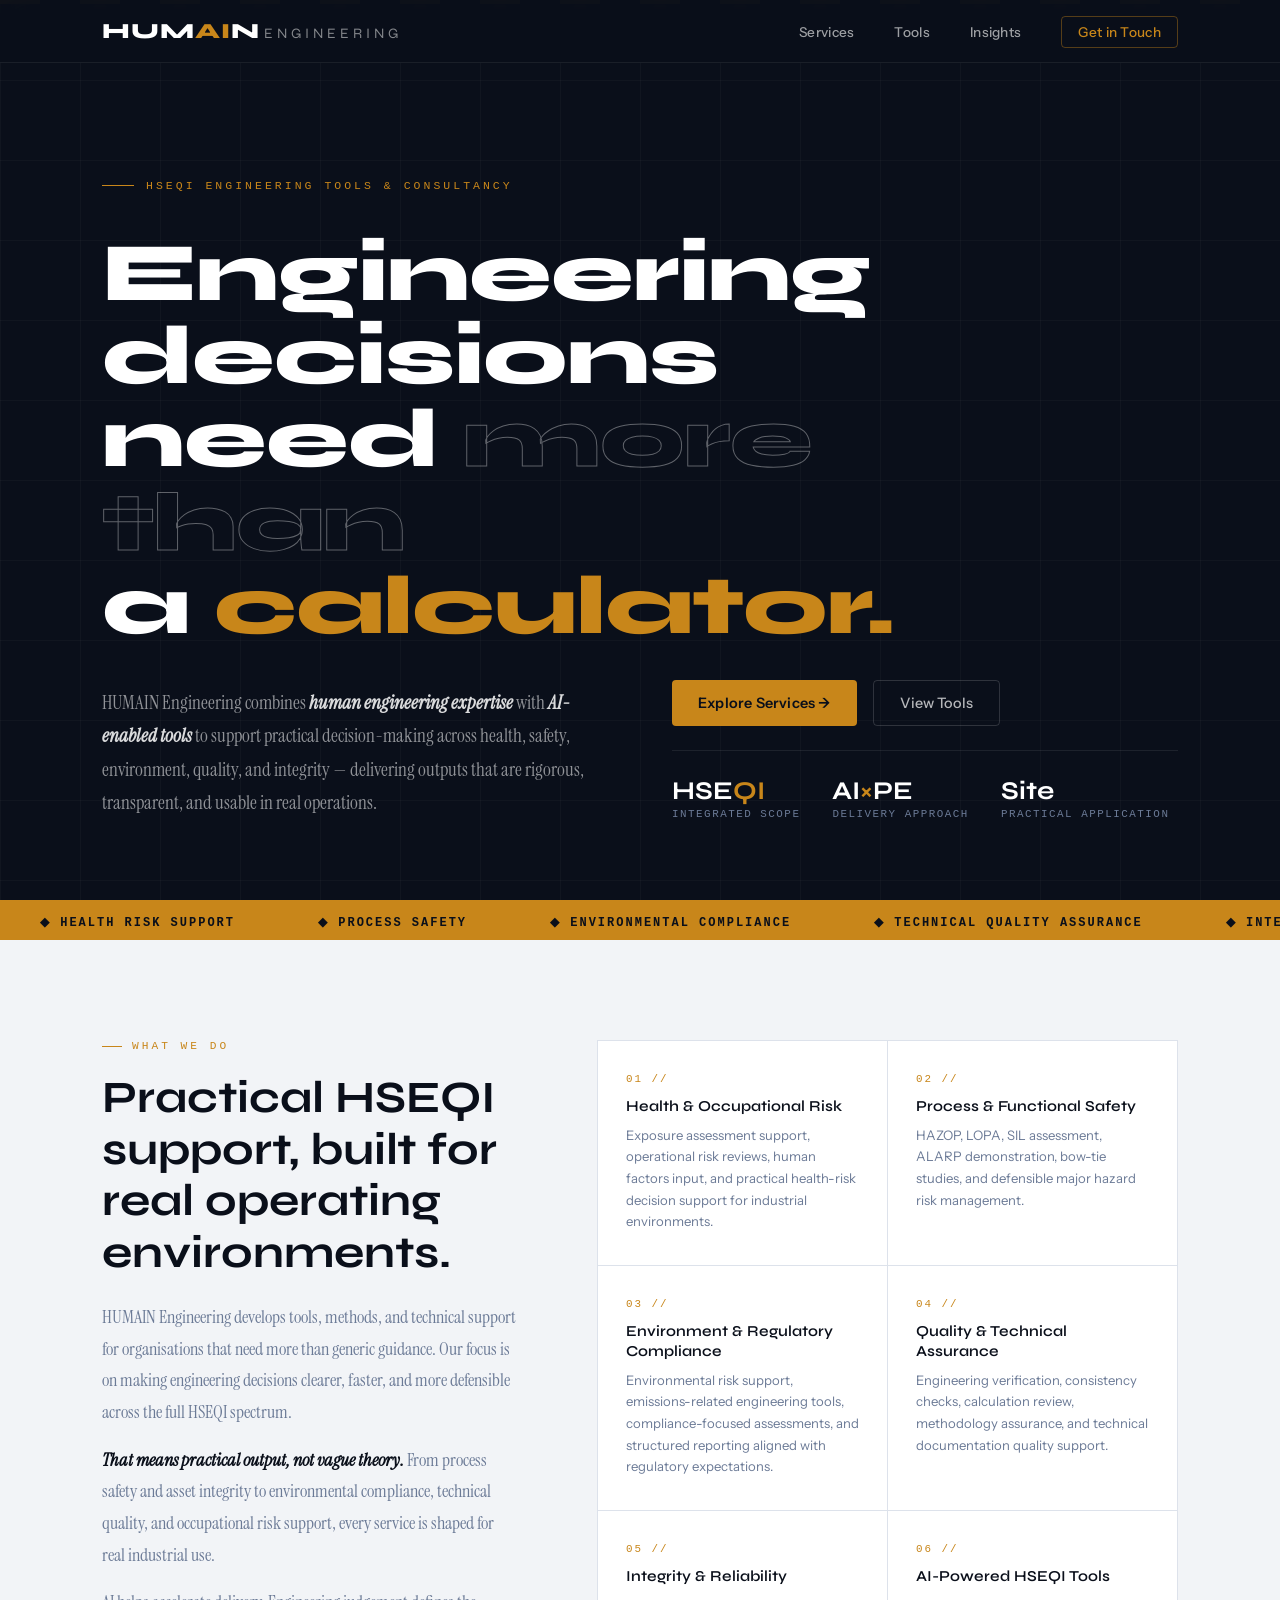
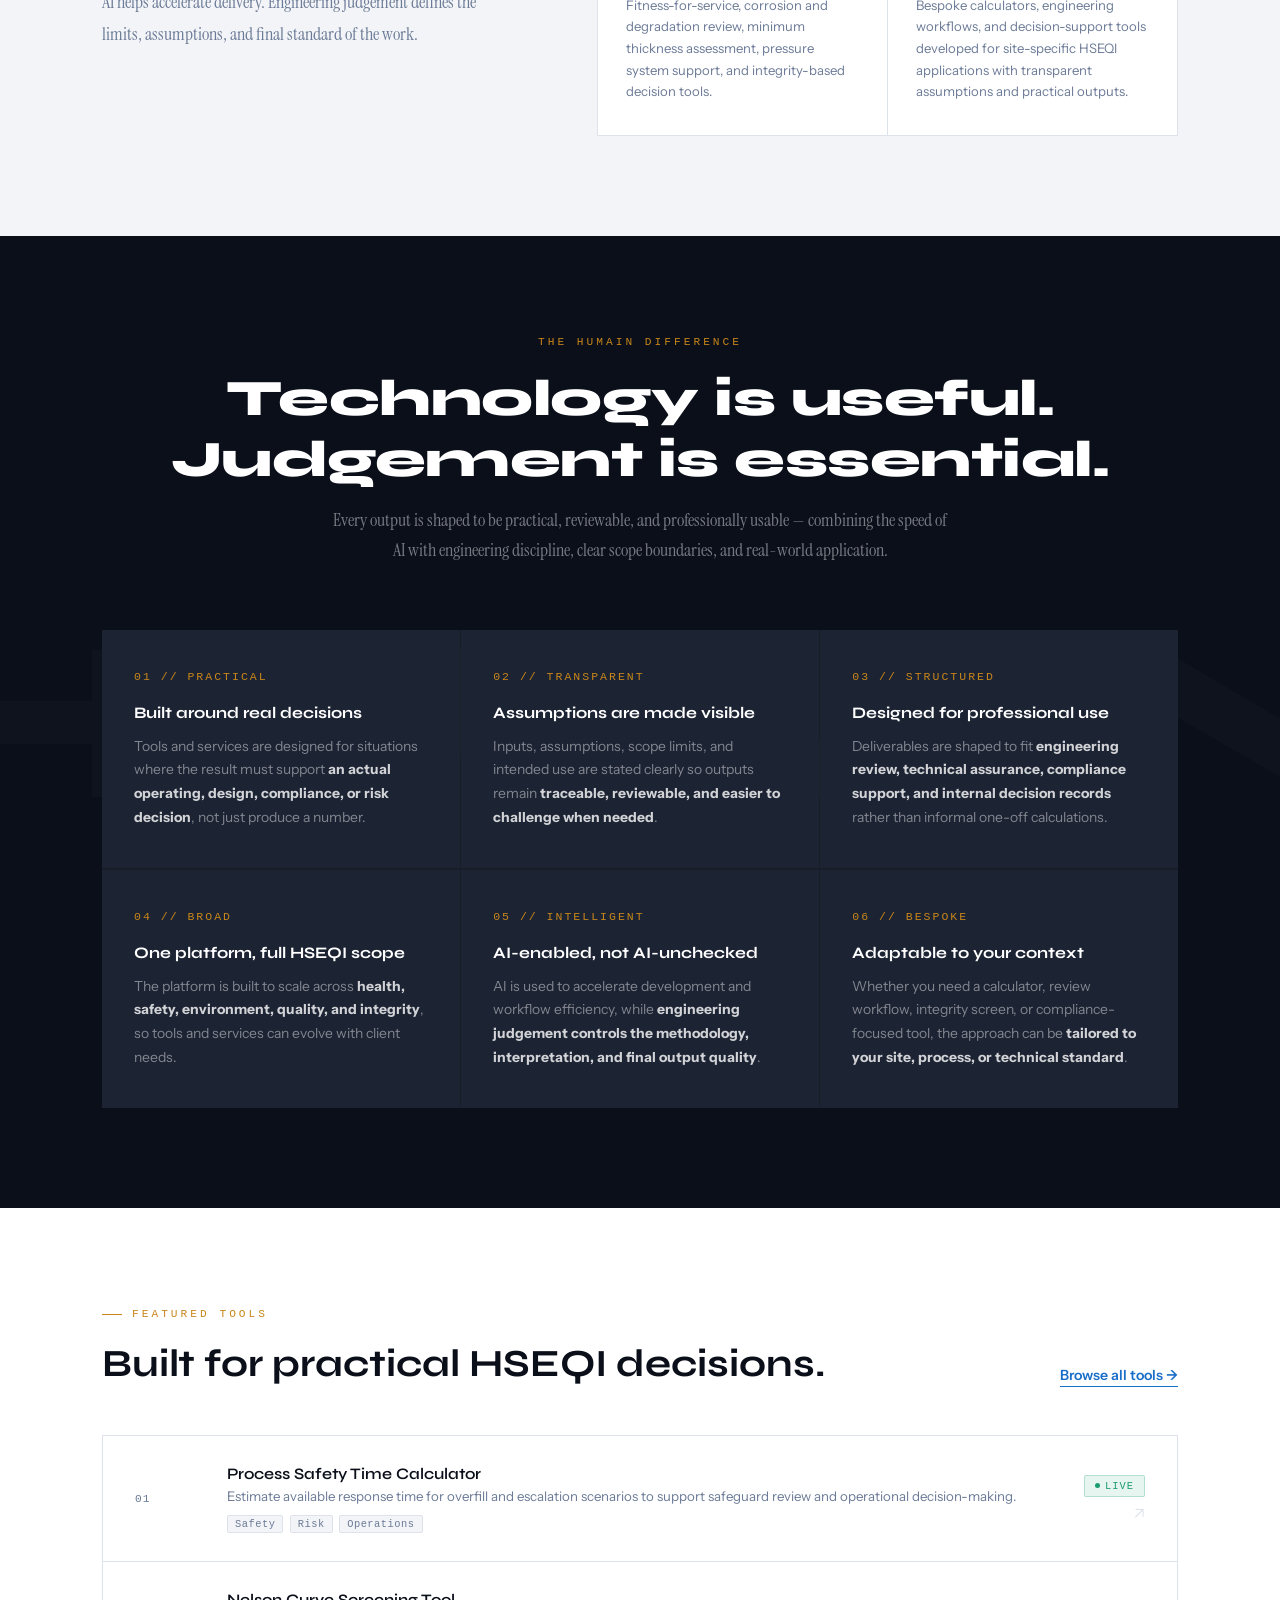
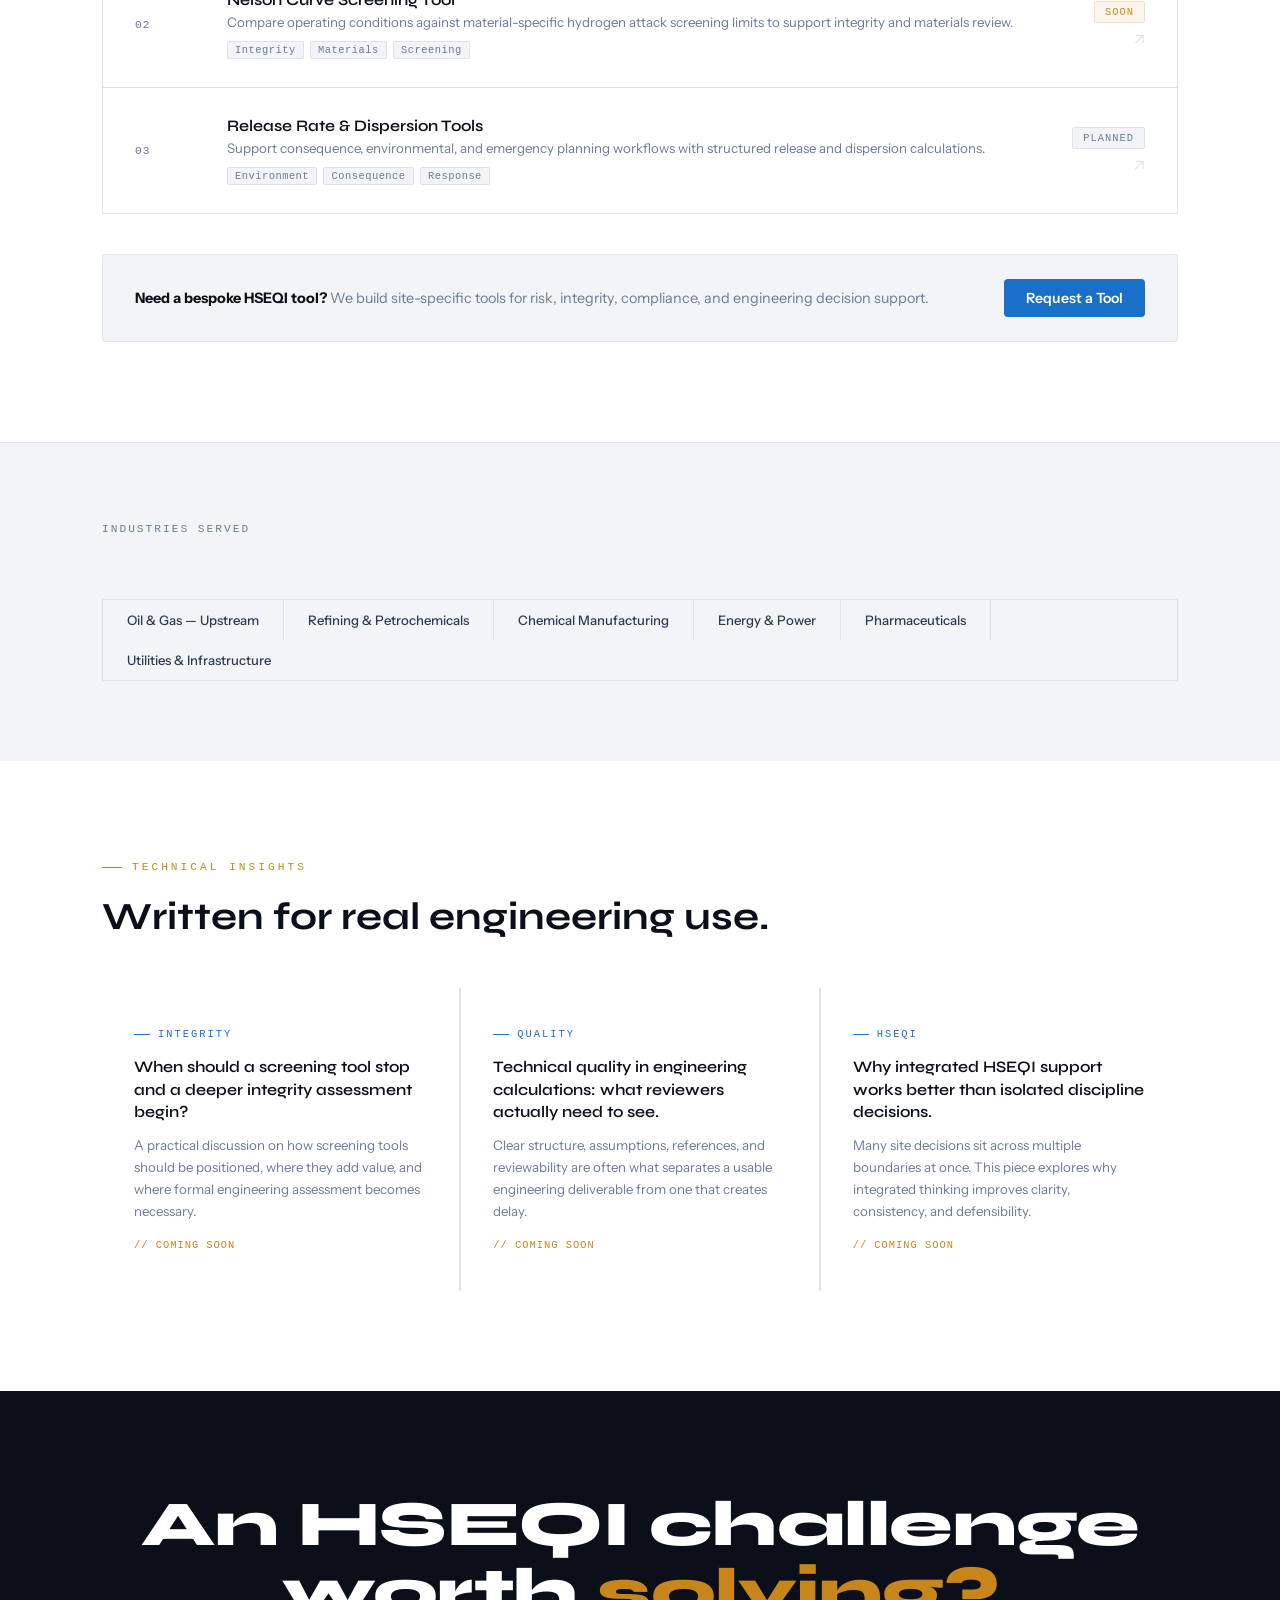
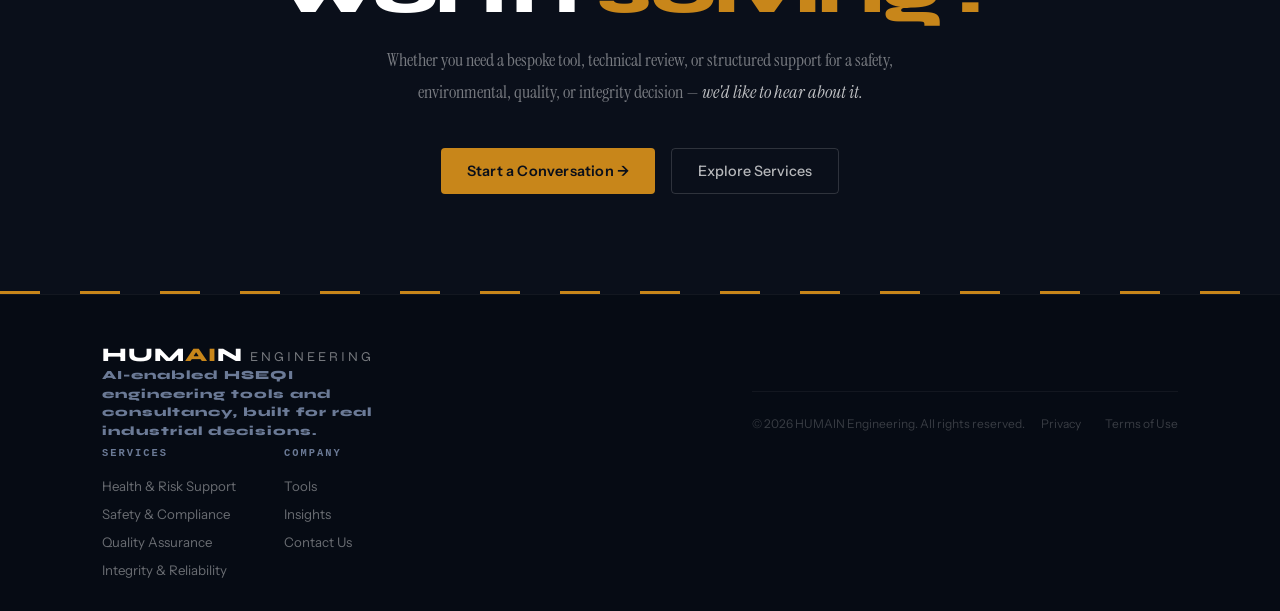
==== index.html @ 088934f2 "Update index.html" ====
<!DOCTYPE html>
<html lang="en">
<head>
  <meta charset="UTF-8"/>
  <meta name="viewport" content="width=device-width, initial-scale=1.0"/>
  <title>HUMAIN Engineering — HSEQI Tools, Consultancy, and Intelligent Decision Support</title>
  <meta name="description" content="HumAIn Engineering provides practical HSEQI tools and consultancy across health, safety, environment, quality, and integrity — combining human engineering judgement with AI-enabled solutions for real-world industrial applications."/>
  <link rel="preconnect" href="https://fonts.googleapis.com">
  <link href="https://fonts.googleapis.com/css2?family=Syne:wght@400;600;700;800&family=Instrument+Sans:wght@400;500;600&family=Instrument+Serif:ital@0;1&display=swap" rel="stylesheet">
  <style>
    :root {
      --ink:       #0a0f1a;
      --ink-soft:  #1c2333;
      --steel:     #2d3a52;
      --fog:       #f2f4f7;
      --white:     #ffffff;
      --rule:      #dde2eb;
      --accent:    #c8861a;
      --accent2:   #1a6fc8;
      --muted:     #6b7a96;
      --live:      #1a9e6f;
    }

    *, *::before, *::after { box-sizing: border-box; margin: 0; padding: 0; }
    html { scroll-behavior: smooth; font-size: 16px; }

    body {
      font-family: 'Instrument Sans', sans-serif;
      background: var(--white);
      color: var(--ink);
      overflow-x: hidden;
    }

    .container { max-width: 1140px; margin: 0 auto; padding: 0 2rem; }
    .mono { font-family: 'Courier New', monospace; }

    a:focus-visible, button:focus-visible {
      outline: 2px solid var(--accent);
      outline-offset: 3px;
    }

    nav {
      position: fixed; top: 0; left: 0; right: 0; z-index: 200;
      background: rgba(10,15,26,0.96);
      backdrop-filter: blur(16px);
      border-bottom: 1px solid rgba(255,255,255,0.07);
    }
    .nav-inner {
      max-width: 1140px; margin: 0 auto; padding: 0 2rem;
      height: 62px; display: flex; align-items: center; justify-content: space-between;
    }
    .nav-brand {
      display: flex; align-items: baseline; gap: 0; text-decoration: none;
    }
    .nav-brand-hum { font-family:'Syne',sans-serif; font-weight:800; font-size:1.35rem; color:var(--white); letter-spacing:1px; }
    .nav-brand-ai { font-family:'Syne',sans-serif; font-weight:800; font-size:1.35rem; color:var(--accent); letter-spacing:1px; }
    .nav-brand-rest { font-family:'Syne',sans-serif; font-weight:400; font-size:0.9rem; color:rgba(255,255,255,0.5); letter-spacing:4px; margin-left:4px; }

    .nav-links { display:flex; align-items:center; gap:2.5rem; list-style:none; }
    .nav-links a { color:rgba(255,255,255,0.6); text-decoration:none; font-size:0.85rem; font-weight:500; letter-spacing:0.3px; transition:color 0.2s; }
    .nav-links a:hover { color:var(--white); }
    .nav-links .nav-contact {
      color: var(--accent) !important;
      border: 1px solid rgba(200,134,26,0.4);
      padding: 7px 16px; border-radius: 4px;
      transition: all 0.2s !important;
    }
    .nav-links .nav-contact:hover { background: var(--accent); color: var(--ink) !important; border-color: var(--accent); }

    .hero {
      min-height: 100vh;
      background: var(--ink);
      display: flex; flex-direction: column; justify-content: flex-end;
      padding: 0;
      position: relative; overflow: hidden;
    }
    .hero-bg {
      position: absolute; inset: 0;
      background-image:
        linear-gradient(rgba(255,255,255,0.028) 1px, transparent 1px),
        linear-gradient(90deg, rgba(255,255,255,0.028) 1px, transparent 1px);
      background-size: 80px 80px;
    }
    .hero-stripe {
      position: absolute; top: 0; left: 0; right: 0;
      height: 4px;
      background: repeating-linear-gradient(
        90deg,
        var(--accent) 0px, var(--accent) 40px,
        var(--ink) 40px, var(--ink) 80px
      );
    }

    .hero-content {
      position: relative; z-index: 2;
      max-width: 1140px; margin: 0 auto; padding: 0 2rem;
      padding-top: 160px; padding-bottom: 80px;
      width: 100%;
    }

    .hero-eyebrow {
      display: flex; align-items: center; gap: 12px;
      margin-bottom: 2.5rem;
    }
    .hero-eyebrow-line { width: 32px; height: 1px; background: var(--accent); }
    .hero-eyebrow span {
      font-family: 'Courier New', monospace;
      font-size: 0.72rem; color: var(--accent);
      text-transform: uppercase; letter-spacing: 3px;
    }

    .hero h1 {
      font-family: 'Syne', sans-serif;
      font-weight: 800;
      font-size: clamp(2.8rem, 6.5vw, 5.8rem);
      line-height: 1.0;
      color: var(--white);
      letter-spacing: -1px;
      max-width: 900px;
      margin-bottom: 2rem;
    }
    .hero h1 em {
      font-style: normal;
      color: transparent;
      -webkit-text-stroke: 1px rgba(255,255,255,0.35);
    }
    .hero h1 .amber { color: var(--accent); -webkit-text-stroke: 0; }

    .hero-body {
      display: grid; grid-template-columns: 1fr 1fr; gap: 4rem;
      align-items: end;
    }

    .hero-desc {
      font-family: 'Instrument Serif', serif;
      font-size: 1.2rem;
      color: rgba(255,255,255,0.55);
      line-height: 1.75;
      max-width: 520px;
    }
    .hero-desc strong { color: rgba(255,255,255,0.85); font-style: italic; }

    .hero-right { display: flex; flex-direction: column; gap: 1.5rem; }
    .hero-ctas { display: flex; gap: 1rem; flex-wrap: wrap; }

    .btn-amber {
      background: var(--accent); color: var(--ink);
      padding: 13px 26px; border-radius: 4px;
      text-decoration: none; font-weight: 600; font-size: 0.9rem;
      letter-spacing: 0.2px;
      transition: all 0.2s;
      display: inline-flex; align-items: center; gap: 8px;
    }
    .btn-amber:hover { background: #e09a25; transform: translateY(-1px); box-shadow: 0 6px 20px rgba(200,134,26,0.35); }

    .btn-ghost {
      background: transparent; color: rgba(255,255,255,0.7);
      padding: 13px 26px; border-radius: 4px;
      text-decoration: none; font-weight: 500; font-size: 0.9rem;
      border: 1px solid rgba(255,255,255,0.15);
      transition: all 0.2s;
    }
    .btn-ghost:hover { border-color: rgba(255,255,255,0.4); color: var(--white); }

    .hero-credentials {
      display: flex; gap: 2rem; flex-wrap: wrap;
      padding-top: 1.5rem;
      border-top: 1px solid rgba(255,255,255,0.08);
    }
    .cred-val {
      font-family: 'Syne', sans-serif;
      font-weight: 700; font-size: 1.6rem; color: var(--white);
    }
    .cred-val span { color: var(--accent); }
    .cred-label {
      font-family: 'Courier New', monospace;
      font-size: 0.68rem; color: var(--muted);
      text-transform: uppercase; letter-spacing: 1.5px;
      margin-top: 2px;
    }

    .ticker {
      background: var(--accent);
      overflow: hidden; white-space: nowrap;
      padding: 10px 0;
    }
    .ticker-track {
      display: inline-block;
      animation: ticker 30s linear infinite;
    }
    .ticker-track span {
      font-family: 'Courier New', monospace;
      font-size: 0.75rem; font-weight: 600;
      color: var(--ink);
      text-transform: uppercase; letter-spacing: 2px;
      padding: 0 2.5rem;
    }
    .ticker-track span::before { content: '◆  '; }
    @keyframes ticker { from { transform: translateX(0); } to { transform: translateX(-50%); } }

    .section-intro {
      padding: 100px 0;
      background: var(--fog);
    }
    .intro-grid {
      display: grid; grid-template-columns: 5fr 7fr; gap: 80px; align-items: start;
    }
    .section-tag {
      font-family: 'Courier New', monospace;
      font-size: 0.7rem; color: var(--accent);
      text-transform: uppercase; letter-spacing: 3px;
      margin-bottom: 1.25rem;
      display: flex; align-items: center; gap: 10px;
    }
    .section-tag::before { content:''; width:20px; height:1px; background:var(--accent); }

    .intro-left h2 {
      font-family: 'Syne', sans-serif;
      font-weight: 700; font-size: clamp(2rem, 3.5vw, 2.8rem);
      line-height: 1.15; color: var(--ink);
      margin-bottom: 1.5rem;
    }
    .intro-left p {
      font-family: 'Instrument Serif', serif;
      font-size: 1.1rem; color: var(--muted);
      line-height: 1.8; margin-bottom: 1rem;
    }
    .intro-left p strong { color: var(--ink); font-style: italic; }

    .intro-right {
      display: grid; grid-template-columns: 1fr 1fr; gap: 1px;
      background: var(--rule);
      border: 1px solid var(--rule);
    }
    .service-cell {
      background: var(--white);
      padding: 2rem 1.75rem;
      transition: background 0.2s;
      cursor: default;
    }
    .service-cell:hover { background: var(--ink); }
    .service-cell:hover .sc-num { color: var(--accent); }
    .service-cell:hover .sc-title { color: var(--white); }
    .service-cell:hover .sc-desc { color: rgba(255,255,255,0.5); }
    .sc-num {
      font-family: 'Courier New', monospace;
      font-size: 0.68rem; color: var(--accent);
      letter-spacing: 2px; margin-bottom: 0.75rem;
      transition: color 0.2s;
    }
    .sc-title {
      font-family: 'Syne', sans-serif;
      font-weight: 600; font-size: 0.95rem;
      color: var(--ink); margin-bottom: 0.5rem;
      transition: color 0.2s;
      line-height: 1.3;
    }
    .sc-desc {
      font-size: 0.82rem; color: var(--muted);
      line-height: 1.65; transition: color 0.2s;
    }

    .section-difference {
      padding: 100px 0;
      background: var(--ink);
      position: relative; overflow: hidden;
    }
    .section-difference::before {
      content: 'HU AI N';
      position: absolute; top: 50%; left: 50%;
      transform: translate(-50%, -50%);
      font-family: 'Syne', sans-serif; font-weight: 800;
      font-size: 18vw; color: rgba(255,255,255,0.02);
      white-space: nowrap; pointer-events: none;
      letter-spacing: 20px;
    }
    .diff-header { text-align: center; margin-bottom: 4rem; position: relative; z-index: 1; }
    .diff-header .section-tag { justify-content: center; }
    .diff-header .section-tag::before { display: none; }
    .diff-header h2 {
      font-family: 'Syne', sans-serif; font-weight: 800;
      font-size: clamp(2rem, 4vw, 3.2rem);
      color: var(--white); letter-spacing: -0.5px;
      margin-bottom: 1rem;
    }
    .diff-header p {
      font-family: 'Instrument Serif', serif;
      font-size: 1.1rem; color: rgba(255,255,255,0.45);
      max-width: 620px; margin: 0 auto; line-height: 1.7;
    }

    .diff-cards {
      display: grid; grid-template-columns: repeat(3, 1fr);
      gap: 1.5px; background: rgba(255,255,255,0.06);
      position: relative; z-index: 1;
    }
    .diff-card {
      background: var(--ink-soft);
      padding: 2.5rem 2rem;
      position: relative; overflow: hidden;
      transition: background 0.3s;
    }
    .diff-card:hover { background: #232f47; }
    .diff-card::after {
      content: '';
      position: absolute; bottom: 0; left: 0; right: 0;
      height: 2px; background: var(--accent);
      transform: scaleX(0); transform-origin: left;
      transition: transform 0.4s;
    }
    .diff-card:hover::after { transform: scaleX(1); }
    .diff-icon {
      font-family: 'Courier New', monospace;
      font-size: 0.72rem;
      color: var(--accent);
      letter-spacing: 2px;
      text-transform: uppercase;
      margin-bottom: 1.25rem;
      display: block;
    }
    .diff-card h3 {
      font-family: 'Syne', sans-serif;
      font-weight: 700; font-size: 1rem;
      color: var(--white); margin-bottom: 0.75rem;
    }
    .diff-card p {
      font-size: 0.87rem; color: rgba(255,255,255,0.45);
      line-height: 1.7;
    }
    .diff-card p strong { color: rgba(255,255,255,0.8); }

    .section-tools {
      padding: 100px 0;
      background: var(--white);
    }
    .tools-header {
      display: flex; justify-content: space-between; align-items: flex-end;
      margin-bottom: 3rem; flex-wrap: wrap; gap: 1rem;
    }
    .tools-header h2 {
      font-family: 'Syne', sans-serif; font-weight: 700;
      font-size: clamp(1.8rem, 3vw, 2.5rem);
      color: var(--ink);
    }
    .tools-header a {
      color: var(--accent2); text-decoration: none;
      font-size: 0.88rem; font-weight: 600;
      display: flex; align-items: center; gap: 6px;
      border-bottom: 1px solid var(--accent2);
      padding-bottom: 2px; transition: opacity 0.2s;
    }
    .tools-header a:hover { opacity: 0.7; }

    .tools-list { display: flex; flex-direction: column; gap: 0; border: 1px solid var(--rule); }
    .tool-row {
      display: grid; grid-template-columns: 60px 1fr auto;
      align-items: center; gap: 2rem;
      padding: 1.75rem 2rem;
      border-bottom: 1px solid var(--rule);
      text-decoration: none; color: inherit;
      transition: background 0.2s;
      position: relative;
    }
    .tool-row:last-child { border-bottom: none; }
    .tool-row:hover { background: var(--fog); }
    .tool-row::before {
      content: ''; position: absolute; left: 0; top: 0; bottom: 0;
      width: 3px; background: var(--accent);
      transform: scaleY(0); transform-origin: top;
      transition: transform 0.25s;
    }
    .tool-row:hover::before { transform: scaleY(1); }
    .tool-row-num {
      font-family: 'Courier New', monospace;
      font-size: 0.7rem; color: var(--muted);
      letter-spacing: 1px;
    }
    .tool-row-name {
      font-family: 'Syne', sans-serif;
      font-weight: 600; font-size: 1rem;
      color: var(--ink); margin-bottom: 0.25rem;
    }
    .tool-row-desc {
      font-size: 0.83rem; color: var(--muted); line-height: 1.5;
    }
    .tool-row-tags { display: flex; gap: 0.4rem; margin-top: 0.5rem; flex-wrap: wrap; }
    .tool-row-tag {
      font-family: 'Courier New', monospace;
      font-size: 0.65rem; letter-spacing: 0.5px;
      background: var(--fog); border: 1px solid var(--rule);
      padding: 2px 7px; border-radius: 2px; color: var(--muted);
    }
    .tool-row-status {
      display: flex; flex-direction: column; align-items: flex-end; gap: 6px;
      flex-shrink: 0;
    }
    .status-badge {
      display: inline-flex; align-items: center; gap: 5px;
      font-family: 'Courier New', monospace;
      font-size: 0.65rem; letter-spacing: 1px;
      padding: 4px 10px; border-radius: 2px;
      text-transform: uppercase;
    }
    .sb-live { background: rgba(26,158,111,0.1); color: var(--live); border: 1px solid rgba(26,158,111,0.25); }
    .sb-live::before { content:''; width:5px;height:5px;background:var(--live);border-radius:50%;animation:pulse 2s infinite; }
    .sb-soon { background: rgba(200,134,26,0.08); color: var(--accent); border: 1px solid rgba(200,134,26,0.2); }
    .sb-planned { background: var(--fog); color: var(--muted); border: 1px solid var(--rule); }
    .tool-arrow { font-size: 1rem; color: var(--rule); transition: color 0.2s, transform 0.2s; }
    .tool-row:hover .tool-arrow { color: var(--accent); transform: translate(3px,-3px); }
    @keyframes pulse { 0%,100%{opacity:1;transform:scale(1)}50%{opacity:0.4;transform:scale(1.5)} }

    .tools-cta-bar {
      margin-top: 2.5rem;
      background: var(--fog); border: 1px solid var(--rule);
      border-radius: 4px; padding: 1.5rem 2rem;
      display: flex; justify-content: space-between; align-items: center; flex-wrap: wrap; gap: 1rem;
    }
    .tools-cta-bar p { font-size: 0.9rem; color: var(--muted); }
    .tools-cta-bar p strong { color: var(--ink); }
    .btn-blue {
      background: var(--accent2); color: var(--white);
      padding: 10px 22px; border-radius: 4px;
      text-decoration: none; font-weight: 600; font-size: 0.88rem;
      transition: background 0.2s;
    }
    .btn-blue:hover { background: #155db5; }

    .section-industries {
      padding: 80px 0;
      background: var(--fog);
      border-top: 1px solid var(--rule);
    }
    .industries-inner {
      display: flex; align-items: center; gap: 4rem; flex-wrap: wrap;
    }
    .industries-label {
      font-family: 'Courier New', monospace;
      font-size: 0.7rem; color: var(--muted);
      text-transform: uppercase; letter-spacing: 2px;
      flex-shrink: 0;
    }
    .industries-list {
      display: flex; gap: 0; flex-wrap: wrap;
      border: 1px solid var(--rule);
    }
    .industry-item {
      padding: 0.75rem 1.5rem;
      border-right: 1px solid var(--rule);
      font-size: 0.82rem; font-weight: 500; color: var(--steel);
      transition: all 0.2s; cursor: default;
    }
    .industry-item:last-child { border-right: none; }
    .industry-item:hover { background: var(--ink); color: var(--white); }

    .section-insights {
      padding: 100px 0;
      background: var(--white);
    }
    .insights-grid { display: grid; grid-template-columns: repeat(3,1fr); gap: 2px; background: var(--rule); }
    .insight-card {
      background: var(--white);
      padding: 2.5rem 2rem;
      text-decoration: none; display: block;
      transition: background 0.2s;
    }
    .insight-card:hover { background: var(--fog); }
    .insight-topic {
      font-family: 'Courier New', monospace;
      font-size: 0.65rem; color: var(--accent2);
      text-transform: uppercase; letter-spacing: 2px;
      margin-bottom: 1rem;
      display: flex; align-items: center; gap: 8px;
    }
    .insight-topic::before { content:''; width:16px; height:1px; background:var(--accent2); }
    .insight-card h3 {
      font-family: 'Syne', sans-serif;
      font-weight: 600; font-size: 1rem;
      color: var(--ink); line-height: 1.4;
      margin-bottom: 0.75rem;
    }
    .insight-card p { font-size: 0.83rem; color: var(--muted); line-height: 1.65; margin-bottom: 1rem; }
    .insight-coming {
      font-family: 'Courier New', monospace;
      font-size: 0.65rem; color: var(--accent);
      text-transform: uppercase; letter-spacing: 1px;
    }

    .section-cta {
      padding: 100px 0;
      background: var(--ink);
      text-align: center;
      position: relative; overflow: hidden;
    }
    .section-cta::before {
      content: '';
      position: absolute; bottom: 0; left: 0; right: 0; height: 3px;
      background: repeating-linear-gradient(90deg, var(--accent) 0,var(--accent) 40px, transparent 40px, transparent 80px);
    }
    .cta-inner { position: relative; z-index: 1; }
    .cta-inner h2 {
      font-family: 'Syne', sans-serif; font-weight: 800;
      font-size: clamp(2rem, 5vw, 4rem);
      color: var(--white); line-height: 1.05;
      margin-bottom: 1.25rem; letter-spacing: -0.5px;
    }
    .cta-inner h2 span { color: var(--accent); }
    .cta-inner p {
      font-family: 'Instrument Serif', serif;
      font-size: 1.15rem; color: rgba(255,255,255,0.45);
      max-width: 560px; margin: 0 auto 2.5rem; line-height: 1.7;
    }
    .cta-inner p em { color: rgba(255,255,255,0.75); font-style: italic; }
    .cta-actions { display: flex; justify-content: center; gap: 1rem; flex-wrap: wrap; }

    footer {
      background: #060b14;
      border-top: 1px solid rgba(255,255,255,0.05);
      padding: 3rem 0 2rem;
    }
    .footer-inner {
      display: flex; justify-content: space-between;
      align-items: flex-start; flex-wrap: wrap; gap: 2rem;
    }
    .footer-brand-name {
      font-family: 'Syne', sans-serif; font-weight: 800;
      font-size: 1.2rem; color: var(--white); letter-spacing: 1px;
      margin-bottom: 0.4rem;
    }
    .footer-brand-name span { color: var(--accent); }
    .footer-brand-tag { font-size: 0.78rem; color: var(--muted); line-height: 1.5; max-width: 290px; }
    .footer-nav { display: flex; gap: 3rem; flex-wrap: wrap; }
    .footer-col h4 {
      font-family: 'Courier New', monospace;
      font-size: 0.65rem; color: var(--muted);
      text-transform: uppercase; letter-spacing: 2px;
      margin-bottom: 1rem;
    }
    .footer-col ul { list-style: none; display: flex; flex-direction: column; gap: 0.5rem; }
    .footer-col a { font-size: 0.83rem; color: rgba(255,255,255,0.4); text-decoration: none; transition: color 0.2s; }
    .footer-col a:hover { color: var(--white); }
    .footer-bottom {
      margin-top: 3rem; padding-top: 1.5rem;
      border-top: 1px solid rgba(255,255,255,0.05);
      display: flex; justify-content: space-between; align-items: center;
      flex-wrap: wrap; gap: 1rem;
    }
    .footer-copy { font-size: 0.75rem; color: rgba(255,255,255,0.2); }
    .footer-legal { display: flex; gap: 1.5rem; }
    .footer-legal a { font-size: 0.75rem; color: rgba(255,255,255,0.2); text-decoration: none; }
    .footer-legal a:hover { color: rgba(255,255,255,0.5); }

    .reveal { opacity:0; transform:translateY(28px); transition:opacity 0.65s ease, transform 0.65s ease; }
    .reveal.visible { opacity:1; transform:translateY(0); }
    .reveal-d1 { transition-delay: 0.1s; }
    .reveal-d2 { transition-delay: 0.2s; }
    .reveal-d3 { transition-delay: 0.3s; }

    @media(max-width:900px) {
      .intro-grid { grid-template-columns:1fr; gap:3rem; }
      .intro-right { grid-template-columns:1fr; }
      .diff-cards { grid-template-columns:1fr; }
      .insights-grid { grid-template-columns:1fr; }
      .hero-body { grid-template-columns:1fr; gap:2.5rem; }
      .tool-row { grid-template-columns:40px 1fr; }
      .tool-row-status { display:none; }
      .footer-nav { gap:2rem; }
    }
    @media(max-width:600px) {
      .nav-links { display:none; }
      .hero-credentials { gap:1.5rem; }
      .industries-list { flex-direction:column; }
      .industry-item { border-right:none; border-bottom:1px solid var(--rule); }
    }
    @media (prefers-reduced-motion: reduce) {
      html { scroll-behavior: auto; }
      .reveal { opacity: 1; transform: none; transition: none; }
      .ticker-track, .sb-live::before { animation: none; }
    }
  </style>
</head>
<body>

<nav aria-label="Primary navigation">
  <div class="nav-inner">
    <a href="/" class="nav-brand">
      <span class="nav-brand-hum">HUM</span><span class="nav-brand-ai">AI</span><span class="nav-brand-hum">N</span><span class="nav-brand-rest"> ENGINEERING</span>
    </a>
    <ul class="nav-links">
      <li><a href="/services/">Services</a></li>
      <li><a href="/tools/">Tools</a></li>
      <li><a href="/insights/">Insights</a></li>
      <li><a href="/contact/" class="nav-contact">Get in Touch</a></li>
    </ul>
  </div>
</nav>

<main>
  <section class="hero">
    <div class="hero-bg"></div>
    <div class="hero-stripe"></div>
    <div class="hero-content">
      <div class="hero-eyebrow">
        <div class="hero-eyebrow-line"></div>
        <span>HSEQI Engineering Tools &amp; Consultancy</span>
      </div>
      <h1>
        Engineering decisions<br>
        need <em>more than</em><br>
        a <span class="amber">calculator.</span>
      </h1>
      <div class="hero-body">
        <p class="hero-desc">
          HUMAIN Engineering combines <strong>human engineering expertise</strong> with <strong>AI-enabled tools</strong> to support practical decision-making across health, safety, environment, quality, and integrity — delivering outputs that are rigorous, transparent, and usable in real operations.
        </p>
        <div class="hero-right">
          <div class="hero-ctas">
            <a href="/services/" class="btn-amber">Explore Services →</a>
            <a href="/tools/" class="btn-ghost">View Tools</a>
          </div>
          <div class="hero-credentials">
            <div class="cred-item">
              <div class="cred-val">HSE<span>QI</span></div>
              <div class="cred-label">Integrated Scope</div>
            </div>
            <div class="cred-item">
              <div class="cred-val">AI<span>×</span>PE</div>
              <div class="cred-label">Delivery Approach</div>
            </div>
            <div class="cred-item">
              <div class="cred-val">Site</div>
              <div class="cred-label">Practical Application</div>
            </div>
          </div>
        </div>
      </div>
    </div>
  </section>

  <div class="ticker" aria-hidden="true">
    <div class="ticker-track">
      <span>Health Risk Support</span>
      <span>Process Safety</span>
      <span>Environmental Compliance</span>
      <span>Technical Quality Assurance</span>
      <span>Integrity Management</span>
      <span>Risk Assessment Tools</span>
      <span>Inspection Support</span>
      <span>Engineering Decision Support</span>
      <span>Health Risk Support</span>
      <span>Process Safety</span>
      <span>Environmental Compliance</span>
      <span>Technical Quality Assurance</span>
      <span>Integrity Management</span>
      <span>Risk Assessment Tools</span>
      <span>Inspection Support</span>
      <span>Engineering Decision Support</span>
    </div>
  </div>

  <section class="section-intro">
    <div class="container">
      <div class="intro-grid">
        <div class="intro-left reveal">
          <div class="section-tag">What We Do</div>
          <h2>Practical HSEQI support, built for real operating environments.</h2>
          <p>
            HUMAIN Engineering develops tools, methods, and technical support for organisations that need more than generic guidance. Our focus is on making engineering decisions clearer, faster, and more defensible across the full HSEQI spectrum.
          </p>
          <p>
            <strong>That means practical output, not vague theory.</strong> From process safety and asset integrity to environmental compliance, technical quality, and occupational risk support, every service is shaped for real industrial use.
          </p>
          <p>
            AI helps accelerate delivery. Engineering judgement defines the limits, assumptions, and final standard of the work.
          </p>
        </div>
        <div class="intro-right reveal reveal-d2">
          <div class="service-cell">
            <div class="sc-num">01 //</div>
            <div class="sc-title">Health &amp; Occupational Risk</div>
            <div class="sc-desc">Exposure assessment support, operational risk reviews, human factors input, and practical health-risk decision support for industrial environments.</div>
          </div>
          <div class="service-cell">
            <div class="sc-num">02 //</div>
            <div class="sc-title">Process &amp; Functional Safety</div>
            <div class="sc-desc">HAZOP, LOPA, SIL assessment, ALARP demonstration, bow-tie studies, and defensible major hazard risk management.</div>
          </div>
          <div class="service-cell">
            <div class="sc-num">03 //</div>
            <div class="sc-title">Environment &amp; Regulatory Compliance</div>
            <div class="sc-desc">Environmental risk support, emissions-related engineering tools, compliance-focused assessments, and structured reporting aligned with regulatory expectations.</div>
          </div>
          <div class="service-cell">
            <div class="sc-num">04 //</div>
            <div class="sc-title">Quality &amp; Technical Assurance</div>
            <div class="sc-desc">Engineering verification, consistency checks, calculation review, methodology assurance, and technical documentation quality support.</div>
          </div>
          <div class="service-cell">
            <div class="sc-num">05 //</div>
            <div class="sc-title">Integrity &amp; Reliability</div>
            <div class="sc-desc">Fitness-for-service, corrosion and degradation review, minimum thickness assessment, pressure system support, and integrity-based decision tools.</div>
          </div>
          <div class="service-cell">
            <div class="sc-num">06 //</div>
            <div class="sc-title">AI-Powered HSEQI Tools</div>
            <div class="sc-desc">Bespoke calculators, engineering workflows, and decision-support tools developed for site-specific HSEQI applications with transparent assumptions and practical outputs.</div>
          </div>
        </div>
      </div>
    </div>
  </section>

  <section class="section-difference">
    <div class="container">
      <div class="diff-header reveal">
        <div class="section-tag">The HUMAIN Difference</div>
        <h2>Technology is useful. Judgement is essential.</h2>
        <p>Every output is shaped to be practical, reviewable, and professionally usable — combining the speed of AI with engineering discipline, clear scope boundaries, and real-world application.</p>
      </div>
      <div class="diff-cards reveal">
        <div class="diff-card">
          <span class="diff-icon">01 // PRACTICAL</span>
          <h3>Built around real decisions</h3>
          <p>Tools and services are designed for situations where the result must support <strong>an actual operating, design, compliance, or risk decision</strong>, not just produce a number.</p>
        </div>
        <div class="diff-card">
          <span class="diff-icon">02 // TRANSPARENT</span>
          <h3>Assumptions are made visible</h3>
          <p>Inputs, assumptions, scope limits, and intended use are stated clearly so outputs remain <strong>traceable, reviewable, and easier to challenge when needed</strong>.</p>
        </div>
        <div class="diff-card">
          <span class="diff-icon">03 // STRUCTURED</span>
          <h3>Designed for professional use</h3>
          <p>Deliverables are shaped to fit <strong>engineering review, technical assurance, compliance support, and internal decision records</strong> rather than informal one-off calculations.</p>
        </div>
        <div class="diff-card">
          <span class="diff-icon">04 // BROAD</span>
          <h3>One platform, full HSEQI scope</h3>
          <p>The platform is built to scale across <strong>health, safety, environment, quality, and integrity</strong>, so tools and services can evolve with client needs.</p>
        </div>
        <div class="diff-card">
          <span class="diff-icon">05 // INTELLIGENT</span>
          <h3>AI-enabled, not AI-unchecked</h3>
          <p>AI is used to accelerate development and workflow efficiency, while <strong>engineering judgement controls the methodology, interpretation, and final output quality</strong>.</p>
        </div>
        <div class="diff-card">
          <span class="diff-icon">06 // BESPOKE</span>
          <h3>Adaptable to your context</h3>
          <p>Whether you need a calculator, review workflow, integrity screen, or compliance-focused tool, the approach can be <strong>tailored to your site, process, or technical standard</strong>.</p>
        </div>
      </div>
    </div>
  </section>

  <section class="section-tools">
    <div class="container">
      <div class="tools-header reveal">
        <div>
          <div class="section-tag">Featured Tools</div>
          <h2>Built for practical HSEQI decisions.</h2>
        </div>
        <a href="/tools/">Browse all tools →</a>
      </div>

      <div class="tools-list reveal reveal-d1">
        <a class="tool-row" href="/tools/process-safety-time/">
          <div class="tool-row-num">01</div>
          <div class="tool-row-info">
            <div class="tool-row-name">Process Safety Time Calculator</div>
            <div class="tool-row-desc">Estimate available response time for overfill and escalation scenarios to support safeguard review and operational decision-making.</div>
            <div class="tool-row-tags">
              <span class="tool-row-tag">Safety</span>
              <span class="tool-row-tag">Risk</span>
              <span class="tool-row-tag">Operations</span>
            </div>
          </div>
          <div class="tool-row-status">
            <span class="status-badge sb-live">Live</span>
            <span class="tool-arrow">↗</span>
          </div>
        </a>

        <a class="tool-row" href="/tools/nelson-curve/">
          <div class="tool-row-num">02</div>
          <div class="tool-row-info">
            <div class="tool-row-name">Nelson Curve Screening Tool</div>
            <div class="tool-row-desc">Compare operating conditions against material-specific hydrogen attack screening limits to support integrity and materials review.</div>
            <div class="tool-row-tags">
              <span class="tool-row-tag">Integrity</span>
              <span class="tool-row-tag">Materials</span>
              <span class="tool-row-tag">Screening</span>
            </div>
          </div>
          <div class="tool-row-status">
            <span class="status-badge sb-soon">Soon</span>
            <span class="tool-arrow">↗</span>
          </div>
        </a>

        <a class="tool-row" href="/tools/release-rate/">
          <div class="tool-row-num">03</div>
          <div class="tool-row-info">
            <div class="tool-row-name">Release Rate &amp; Dispersion Tools</div>
            <div class="tool-row-desc">Support consequence, environmental, and emergency planning workflows with structured release and dispersion calculations.</div>
            <div class="tool-row-tags">
              <span class="tool-row-tag">Environment</span>
              <span class="tool-row-tag">Consequence</span>
              <span class="tool-row-tag">Response</span>
            </div>
          </div>
          <div class="tool-row-status">
            <span class="status-badge sb-planned">Planned</span>
            <span class="tool-arrow">↗</span>
          </div>
        </a>
      </div>

      <div class="tools-cta-bar reveal">
        <p><strong>Need a bespoke HSEQI tool?</strong> We build site-specific tools for risk, integrity, compliance, and engineering decision support.</p>
        <a href="/contact/" class="btn-blue">Request a Tool</a>
      </div>
    </div>
  </section>

  <section class="section-industries">
    <div class="container">
      <div class="industries-inner">
        <div class="industries-label">Industries Served</div>
        <div class="industries-list">
          <div class="industry-item">Oil &amp; Gas — Upstream</div>
          <div class="industry-item">Refining &amp; Petrochemicals</div>
          <div class="industry-item">Chemical Manufacturing</div>
          <div class="industry-item">Energy &amp; Power</div>
          <div class="industry-item">Pharmaceuticals</div>
          <div class="industry-item">Utilities &amp; Infrastructure</div>
        </div>
      </div>
    </div>
  </section>

  <section class="section-insights">
    <div class="container">
      <div class="tools-header reveal">
        <div>
          <div class="section-tag">Technical Insights</div>
          <h2>Written for real engineering use.</h2>
        </div>
      </div>
      <div class="insights-grid reveal">
        <div class="insight-card">
          <div class="insight-topic">Integrity</div>
          <h3>When should a screening tool stop and a deeper integrity assessment begin?</h3>
          <p>A practical discussion on how screening tools should be positioned, where they add value, and where formal engineering assessment becomes necessary.</p>
          <div class="insight-coming">// Coming Soon</div>
        </div>
        <div class="insight-card">
          <div class="insight-topic">Quality</div>
          <h3>Technical quality in engineering calculations: what reviewers actually need to see.</h3>
          <p>Clear structure, assumptions, references, and reviewability are often what separates a usable engineering deliverable from one that creates delay.</p>
          <div class="insight-coming">// Coming Soon</div>
        </div>
        <div class="insight-card">
          <div class="insight-topic">HSEQI</div>
          <h3>Why integrated HSEQI support works better than isolated discipline decisions.</h3>
          <p>Many site decisions sit across multiple boundaries at once. This piece explores why integrated thinking improves clarity, consistency, and defensibility.</p>
          <div class="insight-coming">// Coming Soon</div>
        </div>
      </div>
    </div>
  </section>

  <section class="section-cta">
    <div class="container">
      <div class="cta-inner reveal">
        <h2>An HSEQI challenge<br>worth <span>solving?</span></h2>
        <p>Whether you need a bespoke tool, technical review, or structured support for a safety, environmental, quality, or integrity decision — <em>we'd like to hear about it.</em></p>
        <div class="cta-actions">
          <a href="/contact/" class="btn-amber">Start a Conversation →</a>
          <a href="/services/" class="btn-ghost">Explore Services</a>
        </div>
      </div>
    </div>
  </section>
</main>

<footer>
  <div class="container">
    <div class="footer-inner">
      <div class="footer-brand">
        <div class="footer-brand-name">HUM<span>AI</span>N <span style="font-weight:400;font-size:0.85rem;color:rgba(255,255,255,0.45);letter-spacing:3px;">ENGINEERING</span>
        <div class="footer-brand-tag">AI-enabled HSEQI engineering tools and consultancy, built for real industrial decisions.</div>
      </div>
      <div class="footer-nav">
        <div class="footer-col">
          <h4>Services</h4>
          <ul>
            <li><a href="/services/">Health &amp; Risk Support</a></li>
            <li><a href="/services/">Safety &amp; Compliance</a></li>
            <li><a href="/services/">Quality Assurance</a></li>
            <li><a href="/services/">Integrity &amp; Reliability</a></li>
          </ul>
        </div>
        <div class="footer-col">
          <h4>Company</h4>
          <ul>
            <li><a href="/tools/">Tools</a></li>
            <li><a href="/insights/">Insights</a></li>
            <li><a href="/contact/">Contact Us</a></li>
          </ul>
        </div>
      </div>
    </div>
    <div class="footer-bottom">
      <div class="footer-copy">© 2026 HUMAIN Engineering. All rights reserved.</div>
      <div class="footer-legal">
        <a href="/privacy/">Privacy</a>
        <a href="/terms/">Terms of Use</a>
      </div>
    </div>
  </div>
</footer>

<script>
  const obs = new IntersectionObserver(entries => {
    entries.forEach(e => { if (e.isIntersecting) e.target.classList.add('visible'); });
  }, { threshold: 0.08 });
  document.querySelectorAll('.reveal').forEach(el => obs.observe(el));
</script>
</body>
</html>
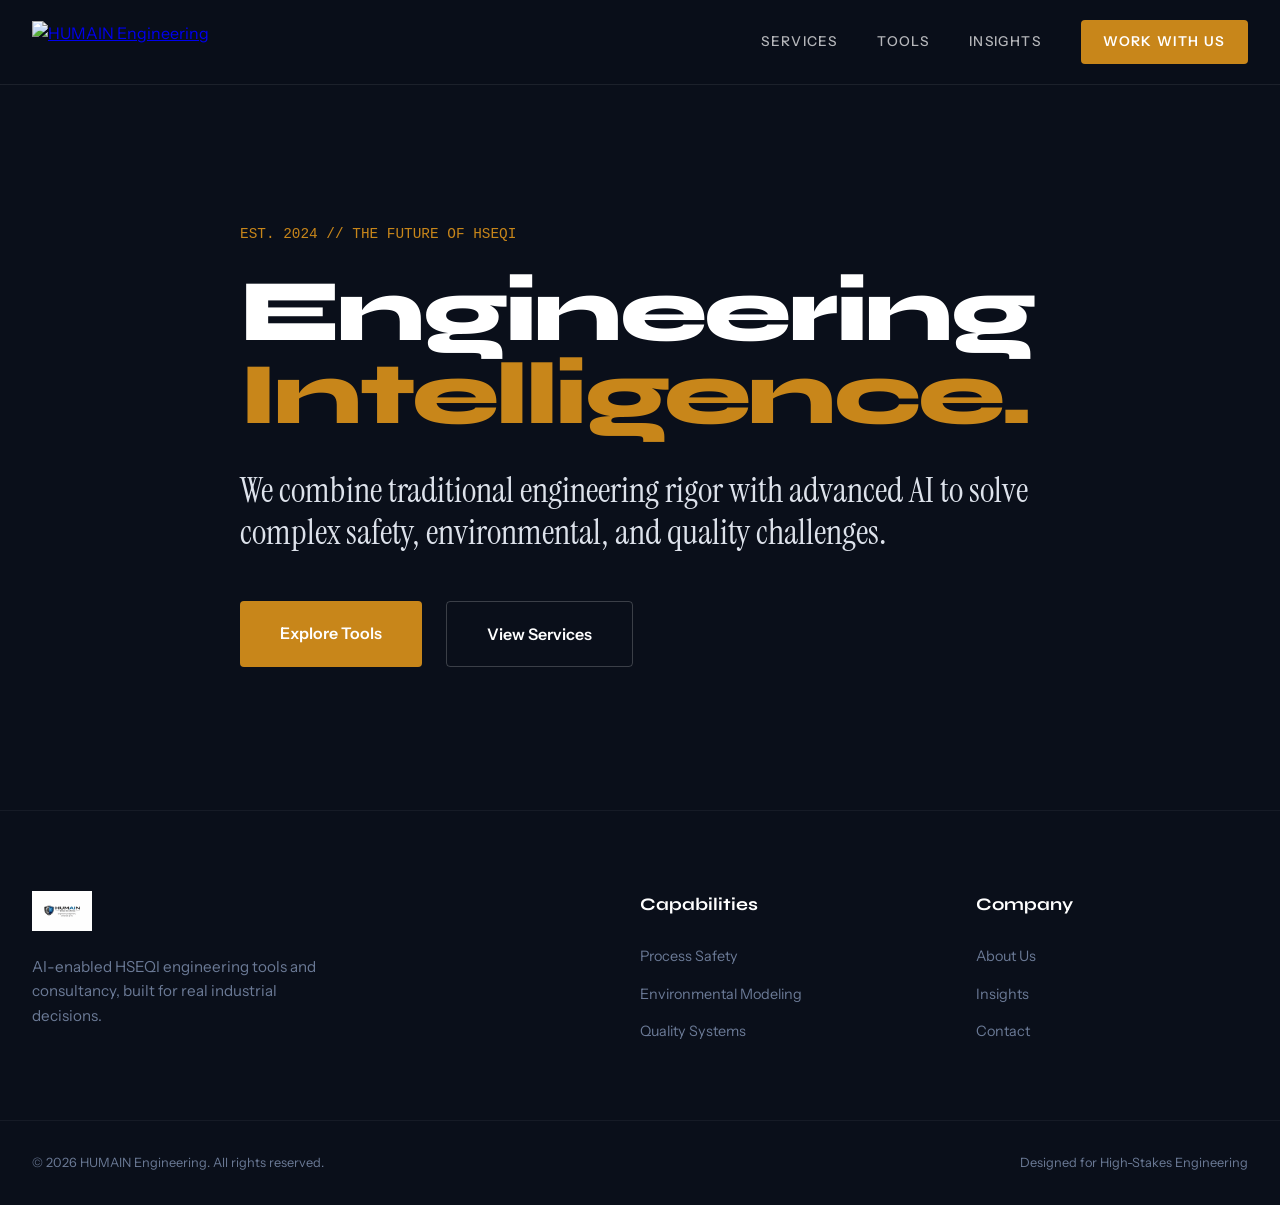
==== commit 21c23694: "Update index.html" ====
--- a/index.html
+++ b/index.html
@@ -1,929 +1,285 @@
 <!DOCTYPE html>
 <html lang="en">
 <head>
-  <meta charset="UTF-8"/>
-  <meta name="viewport" content="width=device-width, initial-scale=1.0"/>
-  <title>HUMAIN Engineering — HSEQI Tools, Consultancy, and Intelligent Decision Support</title>
-  <meta name="description" content="HumAIn Engineering provides practical HSEQI tools and consultancy across health, safety, environment, quality, and integrity — combining human engineering judgement with AI-enabled solutions for real-world industrial applications."/>
-  <link rel="preconnect" href="https://fonts.googleapis.com">
-  <link href="https://fonts.googleapis.com/css2?family=Syne:wght@400;600;700;800&family=Instrument+Sans:wght@400;500;600&family=Instrument+Serif:ital@0;1&display=swap" rel="stylesheet">
-  <style>
-    :root {
-      --ink:       #0a0f1a;
-      --ink-soft:  #1c2333;
-      --steel:     #2d3a52;
-      --fog:       #f2f4f7;
-      --white:     #ffffff;
-      --rule:      #dde2eb;
-      --accent:    #c8861a;
-      --accent2:   #1a6fc8;
-      --muted:     #6b7a96;
-      --live:      #1a9e6f;
-    }
-
-    *, *::before, *::after { box-sizing: border-box; margin: 0; padding: 0; }
-    html { scroll-behavior: smooth; font-size: 16px; }
-
-    body {
-      font-family: 'Instrument Sans', sans-serif;
-      background: var(--white);
-      color: var(--ink);
-      overflow-x: hidden;
-    }
-
-    .container { max-width: 1140px; margin: 0 auto; padding: 0 2rem; }
-    .mono { font-family: 'Courier New', monospace; }
-
-    a:focus-visible, button:focus-visible {
-      outline: 2px solid var(--accent);
-      outline-offset: 3px;
-    }
-
-    nav {
-      position: fixed; top: 0; left: 0; right: 0; z-index: 200;
-      background: rgba(10,15,26,0.96);
-      backdrop-filter: blur(16px);
-      border-bottom: 1px solid rgba(255,255,255,0.07);
-    }
-    .nav-inner {
-      max-width: 1140px; margin: 0 auto; padding: 0 2rem;
-      height: 62px; display: flex; align-items: center; justify-content: space-between;
-    }
-    .nav-brand {
-      display: flex; align-items: baseline; gap: 0; text-decoration: none;
-    }
-    .nav-brand-hum { font-family:'Syne',sans-serif; font-weight:800; font-size:1.35rem; color:var(--white); letter-spacing:1px; }
-    .nav-brand-ai { font-family:'Syne',sans-serif; font-weight:800; font-size:1.35rem; color:var(--accent); letter-spacing:1px; }
-    .nav-brand-rest { font-family:'Syne',sans-serif; font-weight:400; font-size:0.9rem; color:rgba(255,255,255,0.5); letter-spacing:4px; margin-left:4px; }
-
-    .nav-links { display:flex; align-items:center; gap:2.5rem; list-style:none; }
-    .nav-links a { color:rgba(255,255,255,0.6); text-decoration:none; font-size:0.85rem; font-weight:500; letter-spacing:0.3px; transition:color 0.2s; }
-    .nav-links a:hover { color:var(--white); }
-    .nav-links .nav-contact {
-      color: var(--accent) !important;
-      border: 1px solid rgba(200,134,26,0.4);
-      padding: 7px 16px; border-radius: 4px;
-      transition: all 0.2s !important;
-    }
-    .nav-links .nav-contact:hover { background: var(--accent); color: var(--ink) !important; border-color: var(--accent); }
-
-    .hero {
-      min-height: 100vh;
-      background: var(--ink);
-      display: flex; flex-direction: column; justify-content: flex-end;
-      padding: 0;
-      position: relative; overflow: hidden;
-    }
-    .hero-bg {
-      position: absolute; inset: 0;
-      background-image:
-        linear-gradient(rgba(255,255,255,0.028) 1px, transparent 1px),
-        linear-gradient(90deg, rgba(255,255,255,0.028) 1px, transparent 1px);
-      background-size: 80px 80px;
-    }
-    .hero-stripe {
-      position: absolute; top: 0; left: 0; right: 0;
-      height: 4px;
-      background: repeating-linear-gradient(
-        90deg,
-        var(--accent) 0px, var(--accent) 40px,
-        var(--ink) 40px, var(--ink) 80px
-      );
-    }
-
-    .hero-content {
-      position: relative; z-index: 2;
-      max-width: 1140px; margin: 0 auto; padding: 0 2rem;
-      padding-top: 160px; padding-bottom: 80px;
-      width: 100%;
-    }
-
-    .hero-eyebrow {
-      display: flex; align-items: center; gap: 12px;
-      margin-bottom: 2.5rem;
-    }
-    .hero-eyebrow-line { width: 32px; height: 1px; background: var(--accent); }
-    .hero-eyebrow span {
-      font-family: 'Courier New', monospace;
-      font-size: 0.72rem; color: var(--accent);
-      text-transform: uppercase; letter-spacing: 3px;
-    }
-
-    .hero h1 {
-      font-family: 'Syne', sans-serif;
-      font-weight: 800;
-      font-size: clamp(2.8rem, 6.5vw, 5.8rem);
-      line-height: 1.0;
-      color: var(--white);
-      letter-spacing: -1px;
-      max-width: 900px;
-      margin-bottom: 2rem;
-    }
-    .hero h1 em {
-      font-style: normal;
-      color: transparent;
-      -webkit-text-stroke: 1px rgba(255,255,255,0.35);
-    }
-    .hero h1 .amber { color: var(--accent); -webkit-text-stroke: 0; }
-
-    .hero-body {
-      display: grid; grid-template-columns: 1fr 1fr; gap: 4rem;
-      align-items: end;
-    }
-
-    .hero-desc {
-      font-family: 'Instrument Serif', serif;
-      font-size: 1.2rem;
-      color: rgba(255,255,255,0.55);
-      line-height: 1.75;
-      max-width: 520px;
-    }
-    .hero-desc strong { color: rgba(255,255,255,0.85); font-style: italic; }
-
-    .hero-right { display: flex; flex-direction: column; gap: 1.5rem; }
-    .hero-ctas { display: flex; gap: 1rem; flex-wrap: wrap; }
-
-    .btn-amber {
-      background: var(--accent); color: var(--ink);
-      padding: 13px 26px; border-radius: 4px;
-      text-decoration: none; font-weight: 600; font-size: 0.9rem;
-      letter-spacing: 0.2px;
-      transition: all 0.2s;
-      display: inline-flex; align-items: center; gap: 8px;
-    }
-    .btn-amber:hover { background: #e09a25; transform: translateY(-1px); box-shadow: 0 6px 20px rgba(200,134,26,0.35); }
-
-    .btn-ghost {
-      background: transparent; color: rgba(255,255,255,0.7);
-      padding: 13px 26px; border-radius: 4px;
-      text-decoration: none; font-weight: 500; font-size: 0.9rem;
-      border: 1px solid rgba(255,255,255,0.15);
-      transition: all 0.2s;
-    }
-    .btn-ghost:hover { border-color: rgba(255,255,255,0.4); color: var(--white); }
-
-    .hero-credentials {
-      display: flex; gap: 2rem; flex-wrap: wrap;
-      padding-top: 1.5rem;
-      border-top: 1px solid rgba(255,255,255,0.08);
-    }
-    .cred-val {
-      font-family: 'Syne', sans-serif;
-      font-weight: 700; font-size: 1.6rem; color: var(--white);
-    }
-    .cred-val span { color: var(--accent); }
-    .cred-label {
-      font-family: 'Courier New', monospace;
-      font-size: 0.68rem; color: var(--muted);
-      text-transform: uppercase; letter-spacing: 1.5px;
-      margin-top: 2px;
-    }
-
-    .ticker {
-      background: var(--accent);
-      overflow: hidden; white-space: nowrap;
-      padding: 10px 0;
-    }
-    .ticker-track {
-      display: inline-block;
-      animation: ticker 30s linear infinite;
-    }
-    .ticker-track span {
-      font-family: 'Courier New', monospace;
-      font-size: 0.75rem; font-weight: 600;
-      color: var(--ink);
-      text-transform: uppercase; letter-spacing: 2px;
-      padding: 0 2.5rem;
-    }
-    .ticker-track span::before { content: '◆  '; }
-    @keyframes ticker { from { transform: translateX(0); } to { transform: translateX(-50%); } }
-
-    .section-intro {
-      padding: 100px 0;
-      background: var(--fog);
-    }
-    .intro-grid {
-      display: grid; grid-template-columns: 5fr 7fr; gap: 80px; align-items: start;
-    }
-    .section-tag {
-      font-family: 'Courier New', monospace;
-      font-size: 0.7rem; color: var(--accent);
-      text-transform: uppercase; letter-spacing: 3px;
-      margin-bottom: 1.25rem;
-      display: flex; align-items: center; gap: 10px;
-    }
-    .section-tag::before { content:''; width:20px; height:1px; background:var(--accent); }
-
-    .intro-left h2 {
-      font-family: 'Syne', sans-serif;
-      font-weight: 700; font-size: clamp(2rem, 3.5vw, 2.8rem);
-      line-height: 1.15; color: var(--ink);
-      margin-bottom: 1.5rem;
-    }
-    .intro-left p {
-      font-family: 'Instrument Serif', serif;
-      font-size: 1.1rem; color: var(--muted);
-      line-height: 1.8; margin-bottom: 1rem;
-    }
-    .intro-left p strong { color: var(--ink); font-style: italic; }
-
-    .intro-right {
-      display: grid; grid-template-columns: 1fr 1fr; gap: 1px;
-      background: var(--rule);
-      border: 1px solid var(--rule);
-    }
-    .service-cell {
-      background: var(--white);
-      padding: 2rem 1.75rem;
-      transition: background 0.2s;
-      cursor: default;
-    }
-    .service-cell:hover { background: var(--ink); }
-    .service-cell:hover .sc-num { color: var(--accent); }
-    .service-cell:hover .sc-title { color: var(--white); }
-    .service-cell:hover .sc-desc { color: rgba(255,255,255,0.5); }
-    .sc-num {
-      font-family: 'Courier New', monospace;
-      font-size: 0.68rem; color: var(--accent);
-      letter-spacing: 2px; margin-bottom: 0.75rem;
-      transition: color 0.2s;
-    }
-    .sc-title {
-      font-family: 'Syne', sans-serif;
-      font-weight: 600; font-size: 0.95rem;
-      color: var(--ink); margin-bottom: 0.5rem;
-      transition: color 0.2s;
-      line-height: 1.3;
-    }
-    .sc-desc {
-      font-size: 0.82rem; color: var(--muted);
-      line-height: 1.65; transition: color 0.2s;
-    }
-
-    .section-difference {
-      padding: 100px 0;
-      background: var(--ink);
-      position: relative; overflow: hidden;
-    }
-    .section-difference::before {
-      content: 'HU AI N';
-      position: absolute; top: 50%; left: 50%;
-      transform: translate(-50%, -50%);
-      font-family: 'Syne', sans-serif; font-weight: 800;
-      font-size: 18vw; color: rgba(255,255,255,0.02);
-      white-space: nowrap; pointer-events: none;
-      letter-spacing: 20px;
-    }
-    .diff-header { text-align: center; margin-bottom: 4rem; position: relative; z-index: 1; }
-    .diff-header .section-tag { justify-content: center; }
-    .diff-header .section-tag::before { display: none; }
-    .diff-header h2 {
-      font-family: 'Syne', sans-serif; font-weight: 800;
-      font-size: clamp(2rem, 4vw, 3.2rem);
-      color: var(--white); letter-spacing: -0.5px;
-      margin-bottom: 1rem;
-    }
-    .diff-header p {
-      font-family: 'Instrument Serif', serif;
-      font-size: 1.1rem; color: rgba(255,255,255,0.45);
-      max-width: 620px; margin: 0 auto; line-height: 1.7;
-    }
-
-    .diff-cards {
-      display: grid; grid-template-columns: repeat(3, 1fr);
-      gap: 1.5px; background: rgba(255,255,255,0.06);
-      position: relative; z-index: 1;
-    }
-    .diff-card {
-      background: var(--ink-soft);
-      padding: 2.5rem 2rem;
-      position: relative; overflow: hidden;
-      transition: background 0.3s;
-    }
-    .diff-card:hover { background: #232f47; }
-    .diff-card::after {
-      content: '';
-      position: absolute; bottom: 0; left: 0; right: 0;
-      height: 2px; background: var(--accent);
-      transform: scaleX(0); transform-origin: left;
-      transition: transform 0.4s;
-    }
-    .diff-card:hover::after { transform: scaleX(1); }
-    .diff-icon {
-      font-family: 'Courier New', monospace;
-      font-size: 0.72rem;
-      color: var(--accent);
-      letter-spacing: 2px;
-      text-transform: uppercase;
-      margin-bottom: 1.25rem;
-      display: block;
-    }
-    .diff-card h3 {
-      font-family: 'Syne', sans-serif;
-      font-weight: 700; font-size: 1rem;
-      color: var(--white); margin-bottom: 0.75rem;
-    }
-    .diff-card p {
-      font-size: 0.87rem; color: rgba(255,255,255,0.45);
-      line-height: 1.7;
-    }
-    .diff-card p strong { color: rgba(255,255,255,0.8); }
-
-    .section-tools {
-      padding: 100px 0;
-      background: var(--white);
-    }
-    .tools-header {
-      display: flex; justify-content: space-between; align-items: flex-end;
-      margin-bottom: 3rem; flex-wrap: wrap; gap: 1rem;
-    }
-    .tools-header h2 {
-      font-family: 'Syne', sans-serif; font-weight: 700;
-      font-size: clamp(1.8rem, 3vw, 2.5rem);
-      color: var(--ink);
-    }
-    .tools-header a {
-      color: var(--accent2); text-decoration: none;
-      font-size: 0.88rem; font-weight: 600;
-      display: flex; align-items: center; gap: 6px;
-      border-bottom: 1px solid var(--accent2);
-      padding-bottom: 2px; transition: opacity 0.2s;
-    }
-    .tools-header a:hover { opacity: 0.7; }
-
-    .tools-list { display: flex; flex-direction: column; gap: 0; border: 1px solid var(--rule); }
-    .tool-row {
-      display: grid; grid-template-columns: 60px 1fr auto;
-      align-items: center; gap: 2rem;
-      padding: 1.75rem 2rem;
-      border-bottom: 1px solid var(--rule);
-      text-decoration: none; color: inherit;
-      transition: background 0.2s;
-      position: relative;
-    }
-    .tool-row:last-child { border-bottom: none; }
-    .tool-row:hover { background: var(--fog); }
-    .tool-row::before {
-      content: ''; position: absolute; left: 0; top: 0; bottom: 0;
-      width: 3px; background: var(--accent);
-      transform: scaleY(0); transform-origin: top;
-      transition: transform 0.25s;
-    }
-    .tool-row:hover::before { transform: scaleY(1); }
-    .tool-row-num {
-      font-family: 'Courier New', monospace;
-      font-size: 0.7rem; color: var(--muted);
-      letter-spacing: 1px;
-    }
-    .tool-row-name {
-      font-family: 'Syne', sans-serif;
-      font-weight: 600; font-size: 1rem;
-      color: var(--ink); margin-bottom: 0.25rem;
-    }
-    .tool-row-desc {
-      font-size: 0.83rem; color: var(--muted); line-height: 1.5;
-    }
-    .tool-row-tags { display: flex; gap: 0.4rem; margin-top: 0.5rem; flex-wrap: wrap; }
-    .tool-row-tag {
-      font-family: 'Courier New', monospace;
-      font-size: 0.65rem; letter-spacing: 0.5px;
-      background: var(--fog); border: 1px solid var(--rule);
-      padding: 2px 7px; border-radius: 2px; color: var(--muted);
-    }
-    .tool-row-status {
-      display: flex; flex-direction: column; align-items: flex-end; gap: 6px;
-      flex-shrink: 0;
-    }
-    .status-badge {
-      display: inline-flex; align-items: center; gap: 5px;
-      font-family: 'Courier New', monospace;
-      font-size: 0.65rem; letter-spacing: 1px;
-      padding: 4px 10px; border-radius: 2px;
-      text-transform: uppercase;
-    }
-    .sb-live { background: rgba(26,158,111,0.1); color: var(--live); border: 1px solid rgba(26,158,111,0.25); }
-    .sb-live::before { content:''; width:5px;height:5px;background:var(--live);border-radius:50%;animation:pulse 2s infinite; }
-    .sb-soon { background: rgba(200,134,26,0.08); color: var(--accent); border: 1px solid rgba(200,134,26,0.2); }
-    .sb-planned { background: var(--fog); color: var(--muted); border: 1px solid var(--rule); }
-    .tool-arrow { font-size: 1rem; color: var(--rule); transition: color 0.2s, transform 0.2s; }
-    .tool-row:hover .tool-arrow { color: var(--accent); transform: translate(3px,-3px); }
-    @keyframes pulse { 0%,100%{opacity:1;transform:scale(1)}50%{opacity:0.4;transform:scale(1.5)} }
-
-    .tools-cta-bar {
-      margin-top: 2.5rem;
-      background: var(--fog); border: 1px solid var(--rule);
-      border-radius: 4px; padding: 1.5rem 2rem;
-      display: flex; justify-content: space-between; align-items: center; flex-wrap: wrap; gap: 1rem;
-    }
-    .tools-cta-bar p { font-size: 0.9rem; color: var(--muted); }
-    .tools-cta-bar p strong { color: var(--ink); }
-    .btn-blue {
-      background: var(--accent2); color: var(--white);
-      padding: 10px 22px; border-radius: 4px;
-      text-decoration: none; font-weight: 600; font-size: 0.88rem;
-      transition: background 0.2s;
-    }
-    .btn-blue:hover { background: #155db5; }
-
-    .section-industries {
-      padding: 80px 0;
-      background: var(--fog);
-      border-top: 1px solid var(--rule);
-    }
-    .industries-inner {
-      display: flex; align-items: center; gap: 4rem; flex-wrap: wrap;
-    }
-    .industries-label {
-      font-family: 'Courier New', monospace;
-      font-size: 0.7rem; color: var(--muted);
-      text-transform: uppercase; letter-spacing: 2px;
-      flex-shrink: 0;
-    }
-    .industries-list {
-      display: flex; gap: 0; flex-wrap: wrap;
-      border: 1px solid var(--rule);
-    }
-    .industry-item {
-      padding: 0.75rem 1.5rem;
-      border-right: 1px solid var(--rule);
-      font-size: 0.82rem; font-weight: 500; color: var(--steel);
-      transition: all 0.2s; cursor: default;
-    }
-    .industry-item:last-child { border-right: none; }
-    .industry-item:hover { background: var(--ink); color: var(--white); }
-
-    .section-insights {
-      padding: 100px 0;
-      background: var(--white);
-    }
-    .insights-grid { display: grid; grid-template-columns: repeat(3,1fr); gap: 2px; background: var(--rule); }
-    .insight-card {
-      background: var(--white);
-      padding: 2.5rem 2rem;
-      text-decoration: none; display: block;
-      transition: background 0.2s;
-    }
-    .insight-card:hover { background: var(--fog); }
-    .insight-topic {
-      font-family: 'Courier New', monospace;
-      font-size: 0.65rem; color: var(--accent2);
-      text-transform: uppercase; letter-spacing: 2px;
-      margin-bottom: 1rem;
-      display: flex; align-items: center; gap: 8px;
-    }
-    .insight-topic::before { content:''; width:16px; height:1px; background:var(--accent2); }
-    .insight-card h3 {
-      font-family: 'Syne', sans-serif;
-      font-weight: 600; font-size: 1rem;
-      color: var(--ink); line-height: 1.4;
-      margin-bottom: 0.75rem;
-    }
-    .insight-card p { font-size: 0.83rem; color: var(--muted); line-height: 1.65; margin-bottom: 1rem; }
-    .insight-coming {
-      font-family: 'Courier New', monospace;
-      font-size: 0.65rem; color: var(--accent);
-      text-transform: uppercase; letter-spacing: 1px;
-    }
-
-    .section-cta {
-      padding: 100px 0;
-      background: var(--ink);
-      text-align: center;
-      position: relative; overflow: hidden;
-    }
-    .section-cta::before {
-      content: '';
-      position: absolute; bottom: 0; left: 0; right: 0; height: 3px;
-      background: repeating-linear-gradient(90deg, var(--accent) 0,var(--accent) 40px, transparent 40px, transparent 80px);
-    }
-    .cta-inner { position: relative; z-index: 1; }
-    .cta-inner h2 {
-      font-family: 'Syne', sans-serif; font-weight: 800;
-      font-size: clamp(2rem, 5vw, 4rem);
-      color: var(--white); line-height: 1.05;
-      margin-bottom: 1.25rem; letter-spacing: -0.5px;
-    }
-    .cta-inner h2 span { color: var(--accent); }
-    .cta-inner p {
-      font-family: 'Instrument Serif', serif;
-      font-size: 1.15rem; color: rgba(255,255,255,0.45);
-      max-width: 560px; margin: 0 auto 2.5rem; line-height: 1.7;
-    }
-    .cta-inner p em { color: rgba(255,255,255,0.75); font-style: italic; }
-    .cta-actions { display: flex; justify-content: center; gap: 1rem; flex-wrap: wrap; }
-
-    footer {
-      background: #060b14;
-      border-top: 1px solid rgba(255,255,255,0.05);
-      padding: 3rem 0 2rem;
-    }
-    .footer-inner {
-      display: flex; justify-content: space-between;
-      align-items: flex-start; flex-wrap: wrap; gap: 2rem;
-    }
-    .footer-brand-name {
-      font-family: 'Syne', sans-serif; font-weight: 800;
-      font-size: 1.2rem; color: var(--white); letter-spacing: 1px;
-      margin-bottom: 0.4rem;
-    }
-    .footer-brand-name span { color: var(--accent); }
-    .footer-brand-tag { font-size: 0.78rem; color: var(--muted); line-height: 1.5; max-width: 290px; }
-    .footer-nav { display: flex; gap: 3rem; flex-wrap: wrap; }
-    .footer-col h4 {
-      font-family: 'Courier New', monospace;
-      font-size: 0.65rem; color: var(--muted);
-      text-transform: uppercase; letter-spacing: 2px;
-      margin-bottom: 1rem;
-    }
-    .footer-col ul { list-style: none; display: flex; flex-direction: column; gap: 0.5rem; }
-    .footer-col a { font-size: 0.83rem; color: rgba(255,255,255,0.4); text-decoration: none; transition: color 0.2s; }
-    .footer-col a:hover { color: var(--white); }
-    .footer-bottom {
-      margin-top: 3rem; padding-top: 1.5rem;
-      border-top: 1px solid rgba(255,255,255,0.05);
-      display: flex; justify-content: space-between; align-items: center;
-      flex-wrap: wrap; gap: 1rem;
-    }
-    .footer-copy { font-size: 0.75rem; color: rgba(255,255,255,0.2); }
-    .footer-legal { display: flex; gap: 1.5rem; }
-    .footer-legal a { font-size: 0.75rem; color: rgba(255,255,255,0.2); text-decoration: none; }
-    .footer-legal a:hover { color: rgba(255,255,255,0.5); }
-
-    .reveal { opacity:0; transform:translateY(28px); transition:opacity 0.65s ease, transform 0.65s ease; }
-    .reveal.visible { opacity:1; transform:translateY(0); }
-    .reveal-d1 { transition-delay: 0.1s; }
-    .reveal-d2 { transition-delay: 0.2s; }
-    .reveal-d3 { transition-delay: 0.3s; }
-
-    @media(max-width:900px) {
-      .intro-grid { grid-template-columns:1fr; gap:3rem; }
-      .intro-right { grid-template-columns:1fr; }
-      .diff-cards { grid-template-columns:1fr; }
-      .insights-grid { grid-template-columns:1fr; }
-      .hero-body { grid-template-columns:1fr; gap:2.5rem; }
-      .tool-row { grid-template-columns:40px 1fr; }
-      .tool-row-status { display:none; }
-      .footer-nav { gap:2rem; }
-    }
-    @media(max-width:600px) {
-      .nav-links { display:none; }
-      .hero-credentials { gap:1.5rem; }
-      .industries-list { flex-direction:column; }
-      .industry-item { border-right:none; border-bottom:1px solid var(--rule); }
-    }
-    @media (prefers-reduced-motion: reduce) {
-      html { scroll-behavior: auto; }
-      .reveal { opacity: 1; transform: none; transition: none; }
-      .ticker-track, .sb-live::before { animation: none; }
-    }
-  </style>
+    <meta charset="UTF-8">
+    <meta name="viewport" content="width=device-width, initial-scale=1.0">
+    <title>HUMAIN Engineering | AI-Enabled HSEQI Solutions</title>
+    
+    <link rel="icon" type="image/jpeg" href="Favicon (32×32 px, shield only).jpg">
+
+    <link href="https://fonts.googleapis.com/css2?family=Syne:wght@400;600;700;800&family=Instrument+Sans:wght@400;500;600&family=Instrument+Serif:ital@0;1&display=swap" rel="stylesheet">
+    
+    <style>
+        :root {
+            --ink: #0a0f1a;
+            --ink-soft: #1c2333;
+            --steel: #2d3a52;
+            --fog: #f2f4f7;
+            --white: #ffffff;
+            --rule: #dde2eb;
+            --accent: #c8861a;
+            --accent2: #1a6fc8;
+            --muted: #6b7a96;
+            --live: #1a9e6f;
+        }
+
+        * { margin: 0; padding: 0; box-sizing: border-box; }
+
+        body {
+            font-family: 'Instrument Sans', sans-serif;
+            background-color: var(--white);
+            color: var(--ink);
+            line-height: 1.6;
+            overflow-x: hidden;
+        }
+
+        /* --- NAVIGATION --- */
+        nav {
+            position: fixed;
+            top: 0;
+            width: 100%;
+            z-index: 1000;
+            background: rgba(10, 15, 26, 0.85);
+            backdrop-filter: blur(16px);
+            border-bottom: 1px solid rgba(255, 255, 255, 0.08);
+            padding: 1.25rem 0;
+        }
+
+        .nav-container {
+            max-width: 1300px;
+            margin: 0 auto;
+            padding: 0 2rem;
+            display: flex;
+            justify-content: space-between;
+            align-items: center;
+        }
+
+        .nav-brand img {
+            height: 42px;
+            width: auto;
+            display: block;
+        }
+
+        .nav-links { display: flex; gap: 2.5rem; align-items: center; }
+        .nav-links a {
+            text-decoration: none;
+            color: rgba(255, 255, 255, 0.7);
+            font-size: 0.85rem;
+            font-weight: 500;
+            text-transform: uppercase;
+            letter-spacing: 0.1em;
+            transition: all 0.3s ease;
+        }
+        .nav-links a:hover { color: var(--accent); }
+        .nav-cta {
+            background: var(--accent);
+            color: var(--white) !important;
+            padding: 0.7rem 1.4rem;
+            border-radius: 4px;
+            font-weight: 600 !important;
+        }
+
+        /* --- HERO SECTION --- */
+        .hero {
+            background-color: var(--ink);
+            min-height: 90vh;
+            display: flex;
+            align-items: center;
+            position: relative;
+            padding-top: 80px;
+            color: var(--white);
+            overflow: hidden;
+        }
+
+        .hero-content {
+            max-width: 1300px;
+            margin: 0 auto;
+            padding: 0 2rem;
+            position: relative;
+            z-index: 2;
+        }
+
+        .section-tag {
+            font-family: 'Courier New', Courier, monospace;
+            color: var(--accent);
+            font-size: 0.9rem;
+            margin-bottom: 1.5rem;
+            display: block;
+        }
+
+        .hero h1 {
+            font-family: 'Syne', sans-serif;
+            font-size: clamp(3rem, 8vw, 5.5rem);
+            line-height: 0.95;
+            font-weight: 800;
+            margin-bottom: 2rem;
+            letter-spacing: -0.03em;
+        }
+
+        .hero-desc {
+            font-family: 'Instrument Serif', serif;
+            font-size: clamp(1.5rem, 3vw, 2.2rem);
+            line-height: 1.2;
+            max-width: 800px;
+            color: var(--rule);
+            margin-bottom: 3rem;
+        }
+
+        /* --- BUTTONS --- */
+        .btn-group { display: flex; gap: 1.5rem; flex-wrap: wrap; }
+        .btn {
+            padding: 1.2rem 2.5rem;
+            border-radius: 4px;
+            text-decoration: none;
+            font-weight: 600;
+            transition: all 0.3s ease;
+            font-size: 1rem;
+            display: inline-block;
+        }
+        .btn-primary { background: var(--accent); color: var(--white); }
+        .btn-primary:hover { background: #b07516; transform: translateY(-2px); }
+        .btn-secondary { border: 1px solid rgba(255, 255, 255, 0.2); color: var(--white); }
+        .btn-secondary:hover { background: rgba(255, 255, 255, 0.05); }
+
+        /* --- FOOTER --- */
+        footer {
+            background: var(--ink);
+            color: var(--white);
+            padding: 5rem 0 2rem 0;
+            border-top: 1px solid rgba(255, 255, 255, 0.05);
+        }
+
+        .footer-container {
+            max-width: 1300px;
+            margin: 0 auto;
+            padding: 0 2rem;
+            display: grid;
+            grid-template-columns: 2fr 1fr 1fr;
+            gap: 4rem;
+        }
+
+        .footer-brand img {
+            height: 40px;
+            width: auto;
+            margin-bottom: 1.5rem;
+            display: block;
+        }
+
+        .footer-brand-tag {
+            color: var(--muted);
+            font-size: 0.95rem;
+            max-width: 300px;
+        }
+
+        .footer-links h4 {
+            font-family: 'Syne', sans-serif;
+            margin-bottom: 1.5rem;
+            font-size: 1.1rem;
+        }
+
+        .footer-links ul { list-style: none; }
+        .footer-links li { margin-bottom: 0.75rem; }
+        .footer-links a {
+            color: var(--muted);
+            text-decoration: none;
+            transition: color 0.3s ease;
+            font-size: 0.9rem;
+        }
+        .footer-links a:hover { color: var(--accent); }
+
+        .footer-bottom {
+            max-width: 1300px;
+            margin: 4rem auto 0;
+            padding: 2rem 2rem 0;
+            border-top: 1px solid rgba(255, 255, 255, 0.05);
+            display: flex;
+            justify-content: space-between;
+            color: var(--muted);
+            font-size: 0.8rem;
+        }
+
+        /* Reveal Animation */
+        .reveal { opacity: 0; transform: translateY(30px); transition: all 0.8s ease-out; }
+        .reveal.visible { opacity: 1; transform: translateY(0); }
+
+        @media (max-width: 768px) {
+            .nav-links { display: none; }
+            .footer-container { grid-template-columns: 1fr; gap: 3rem; }
+        }
+    </style>
 </head>
 <body>
 
-<nav aria-label="Primary navigation">
-  <div class="nav-inner">
-    <a href="/" class="nav-brand">
-      <span class="nav-brand-hum">HUM</span><span class="nav-brand-ai">AI</span><span class="nav-brand-hum">N</span><span class="nav-brand-rest"> ENGINEERING</span>
-    </a>
-    <ul class="nav-links">
-      <li><a href="/services/">Services</a></li>
-      <li><a href="/tools/">Tools</a></li>
-      <li><a href="/insights/">Insights</a></li>
-      <li><a href="/contact/" class="nav-contact">Get in Touch</a></li>
-    </ul>
-  </div>
-</nav>
-
-<main>
-  <section class="hero">
-    <div class="hero-bg"></div>
-    <div class="hero-stripe"></div>
-    <div class="hero-content">
-      <div class="hero-eyebrow">
-        <div class="hero-eyebrow-line"></div>
-        <span>HSEQI Engineering Tools &amp; Consultancy</span>
-      </div>
-      <h1>
-        Engineering decisions<br>
-        need <em>more than</em><br>
-        a <span class="amber">calculator.</span>
-      </h1>
-      <div class="hero-body">
-        <p class="hero-desc">
-          HUMAIN Engineering combines <strong>human engineering expertise</strong> with <strong>AI-enabled tools</strong> to support practical decision-making across health, safety, environment, quality, and integrity — delivering outputs that are rigorous, transparent, and usable in real operations.
-        </p>
-        <div class="hero-right">
-          <div class="hero-ctas">
-            <a href="/services/" class="btn-amber">Explore Services →</a>
-            <a href="/tools/" class="btn-ghost">View Tools</a>
-          </div>
-          <div class="hero-credentials">
-            <div class="cred-item">
-              <div class="cred-val">HSE<span>QI</span></div>
-              <div class="cred-label">Integrated Scope</div>
-            </div>
-            <div class="cred-item">
-              <div class="cred-val">AI<span>×</span>PE</div>
-              <div class="cred-label">Delivery Approach</div>
-            </div>
-            <div class="cred-item">
-              <div class="cred-val">Site</div>
-              <div class="cred-label">Practical Application</div>
-            </div>
-          </div>
-        </div>
-      </div>
-    </div>
-  </section>
-
-  <div class="ticker" aria-hidden="true">
-    <div class="ticker-track">
-      <span>Health Risk Support</span>
-      <span>Process Safety</span>
-      <span>Environmental Compliance</span>
-      <span>Technical Quality Assurance</span>
-      <span>Integrity Management</span>
-      <span>Risk Assessment Tools</span>
-      <span>Inspection Support</span>
-      <span>Engineering Decision Support</span>
-      <span>Health Risk Support</span>
-      <span>Process Safety</span>
-      <span>Environmental Compliance</span>
-      <span>Technical Quality Assurance</span>
-      <span>Integrity Management</span>
-      <span>Risk Assessment Tools</span>
-      <span>Inspection Support</span>
-      <span>Engineering Decision Support</span>
-    </div>
-  </div>
-
-  <section class="section-intro">
-    <div class="container">
-      <div class="intro-grid">
-        <div class="intro-left reveal">
-          <div class="section-tag">What We Do</div>
-          <h2>Practical HSEQI support, built for real operating environments.</h2>
-          <p>
-            HUMAIN Engineering develops tools, methods, and technical support for organisations that need more than generic guidance. Our focus is on making engineering decisions clearer, faster, and more defensible across the full HSEQI spectrum.
-          </p>
-          <p>
-            <strong>That means practical output, not vague theory.</strong> From process safety and asset integrity to environmental compliance, technical quality, and occupational risk support, every service is shaped for real industrial use.
-          </p>
-          <p>
-            AI helps accelerate delivery. Engineering judgement defines the limits, assumptions, and final standard of the work.
-          </p>
-        </div>
-        <div class="intro-right reveal reveal-d2">
-          <div class="service-cell">
-            <div class="sc-num">01 //</div>
-            <div class="sc-title">Health &amp; Occupational Risk</div>
-            <div class="sc-desc">Exposure assessment support, operational risk reviews, human factors input, and practical health-risk decision support for industrial environments.</div>
-          </div>
-          <div class="service-cell">
-            <div class="sc-num">02 //</div>
-            <div class="sc-title">Process &amp; Functional Safety</div>
-            <div class="sc-desc">HAZOP, LOPA, SIL assessment, ALARP demonstration, bow-tie studies, and defensible major hazard risk management.</div>
-          </div>
-          <div class="service-cell">
-            <div class="sc-num">03 //</div>
-            <div class="sc-title">Environment &amp; Regulatory Compliance</div>
-            <div class="sc-desc">Environmental risk support, emissions-related engineering tools, compliance-focused assessments, and structured reporting aligned with regulatory expectations.</div>
-          </div>
-          <div class="service-cell">
-            <div class="sc-num">04 //</div>
-            <div class="sc-title">Quality &amp; Technical Assurance</div>
-            <div class="sc-desc">Engineering verification, consistency checks, calculation review, methodology assurance, and technical documentation quality support.</div>
-          </div>
-          <div class="service-cell">
-            <div class="sc-num">05 //</div>
-            <div class="sc-title">Integrity &amp; Reliability</div>
-            <div class="sc-desc">Fitness-for-service, corrosion and degradation review, minimum thickness assessment, pressure system support, and integrity-based decision tools.</div>
-          </div>
-          <div class="service-cell">
-            <div class="sc-num">06 //</div>
-            <div class="sc-title">AI-Powered HSEQI Tools</div>
-            <div class="sc-desc">Bespoke calculators, engineering workflows, and decision-support tools developed for site-specific HSEQI applications with transparent assumptions and practical outputs.</div>
-          </div>
-        </div>
-      </div>
-    </div>
-  </section>
-
-  <section class="section-difference">
-    <div class="container">
-      <div class="diff-header reveal">
-        <div class="section-tag">The HUMAIN Difference</div>
-        <h2>Technology is useful. Judgement is essential.</h2>
-        <p>Every output is shaped to be practical, reviewable, and professionally usable — combining the speed of AI with engineering discipline, clear scope boundaries, and real-world application.</p>
-      </div>
-      <div class="diff-cards reveal">
-        <div class="diff-card">
-          <span class="diff-icon">01 // PRACTICAL</span>
-          <h3>Built around real decisions</h3>
-          <p>Tools and services are designed for situations where the result must support <strong>an actual operating, design, compliance, or risk decision</strong>, not just produce a number.</p>
-        </div>
-        <div class="diff-card">
-          <span class="diff-icon">02 // TRANSPARENT</span>
-          <h3>Assumptions are made visible</h3>
-          <p>Inputs, assumptions, scope limits, and intended use are stated clearly so outputs remain <strong>traceable, reviewable, and easier to challenge when needed</strong>.</p>
-        </div>
-        <div class="diff-card">
-          <span class="diff-icon">03 // STRUCTURED</span>
-          <h3>Designed for professional use</h3>
-          <p>Deliverables are shaped to fit <strong>engineering review, technical assurance, compliance support, and internal decision records</strong> rather than informal one-off calculations.</p>
-        </div>
-        <div class="diff-card">
-          <span class="diff-icon">04 // BROAD</span>
-          <h3>One platform, full HSEQI scope</h3>
-          <p>The platform is built to scale across <strong>health, safety, environment, quality, and integrity</strong>, so tools and services can evolve with client needs.</p>
-        </div>
-        <div class="diff-card">
-          <span class="diff-icon">05 // INTELLIGENT</span>
-          <h3>AI-enabled, not AI-unchecked</h3>
-          <p>AI is used to accelerate development and workflow efficiency, while <strong>engineering judgement controls the methodology, interpretation, and final output quality</strong>.</p>
-        </div>
-        <div class="diff-card">
-          <span class="diff-icon">06 // BESPOKE</span>
-          <h3>Adaptable to your context</h3>
-          <p>Whether you need a calculator, review workflow, integrity screen, or compliance-focused tool, the approach can be <strong>tailored to your site, process, or technical standard</strong>.</p>
-        </div>
-      </div>
-    </div>
-  </section>
-
-  <section class="section-tools">
-    <div class="container">
-      <div class="tools-header reveal">
-        <div>
-          <div class="section-tag">Featured Tools</div>
-          <h2>Built for practical HSEQI decisions.</h2>
-        </div>
-        <a href="/tools/">Browse all tools →</a>
-      </div>
-
-      <div class="tools-list reveal reveal-d1">
-        <a class="tool-row" href="/tools/process-safety-time/">
-          <div class="tool-row-num">01</div>
-          <div class="tool-row-info">
-            <div class="tool-row-name">Process Safety Time Calculator</div>
-            <div class="tool-row-desc">Estimate available response time for overfill and escalation scenarios to support safeguard review and operational decision-making.</div>
-            <div class="tool-row-tags">
-              <span class="tool-row-tag">Safety</span>
-              <span class="tool-row-tag">Risk</span>
-              <span class="tool-row-tag">Operations</span>
-            </div>
-          </div>
-          <div class="tool-row-status">
-            <span class="status-badge sb-live">Live</span>
-            <span class="tool-arrow">↗</span>
-          </div>
-        </a>
-
-        <a class="tool-row" href="/tools/nelson-curve/">
-          <div class="tool-row-num">02</div>
-          <div class="tool-row-info">
-            <div class="tool-row-name">Nelson Curve Screening Tool</div>
-            <div class="tool-row-desc">Compare operating conditions against material-specific hydrogen attack screening limits to support integrity and materials review.</div>
-            <div class="tool-row-tags">
-              <span class="tool-row-tag">Integrity</span>
-              <span class="tool-row-tag">Materials</span>
-              <span class="tool-row-tag">Screening</span>
-            </div>
-          </div>
-          <div class="tool-row-status">
-            <span class="status-badge sb-soon">Soon</span>
-            <span class="tool-arrow">↗</span>
-          </div>
-        </a>
-
-        <a class="tool-row" href="/tools/release-rate/">
-          <div class="tool-row-num">03</div>
-          <div class="tool-row-info">
-            <div class="tool-row-name">Release Rate &amp; Dispersion Tools</div>
-            <div class="tool-row-desc">Support consequence, environmental, and emergency planning workflows with structured release and dispersion calculations.</div>
-            <div class="tool-row-tags">
-              <span class="tool-row-tag">Environment</span>
-              <span class="tool-row-tag">Consequence</span>
-              <span class="tool-row-tag">Response</span>
-            </div>
-          </div>
-          <div class="tool-row-status">
-            <span class="status-badge sb-planned">Planned</span>
-            <span class="tool-arrow">↗</span>
-          </div>
-        </a>
-      </div>
-
-      <div class="tools-cta-bar reveal">
-        <p><strong>Need a bespoke HSEQI tool?</strong> We build site-specific tools for risk, integrity, compliance, and engineering decision support.</p>
-        <a href="/contact/" class="btn-blue">Request a Tool</a>
-      </div>
-    </div>
-  </section>
-
-  <section class="section-industries">
-    <div class="container">
-      <div class="industries-inner">
-        <div class="industries-label">Industries Served</div>
-        <div class="industries-list">
-          <div class="industry-item">Oil &amp; Gas — Upstream</div>
-          <div class="industry-item">Refining &amp; Petrochemicals</div>
-          <div class="industry-item">Chemical Manufacturing</div>
-          <div class="industry-item">Energy &amp; Power</div>
-          <div class="industry-item">Pharmaceuticals</div>
-          <div class="industry-item">Utilities &amp; Infrastructure</div>
-        </div>
-      </div>
-    </div>
-  </section>
-
-  <section class="section-insights">
-    <div class="container">
-      <div class="tools-header reveal">
-        <div>
-          <div class="section-tag">Technical Insights</div>
-          <h2>Written for real engineering use.</h2>
-        </div>
-      </div>
-      <div class="insights-grid reveal">
-        <div class="insight-card">
-          <div class="insight-topic">Integrity</div>
-          <h3>When should a screening tool stop and a deeper integrity assessment begin?</h3>
-          <p>A practical discussion on how screening tools should be positioned, where they add value, and where formal engineering assessment becomes necessary.</p>
-          <div class="insight-coming">// Coming Soon</div>
-        </div>
-        <div class="insight-card">
-          <div class="insight-topic">Quality</div>
-          <h3>Technical quality in engineering calculations: what reviewers actually need to see.</h3>
-          <p>Clear structure, assumptions, references, and reviewability are often what separates a usable engineering deliverable from one that creates delay.</p>
-          <div class="insight-coming">// Coming Soon</div>
-        </div>
-        <div class="insight-card">
-          <div class="insight-topic">HSEQI</div>
-          <h3>Why integrated HSEQI support works better than isolated discipline decisions.</h3>
-          <p>Many site decisions sit across multiple boundaries at once. This piece explores why integrated thinking improves clarity, consistency, and defensibility.</p>
-          <div class="insight-coming">// Coming Soon</div>
-        </div>
-      </div>
-    </div>
-  </section>
-
-  <section class="section-cta">
-    <div class="container">
-      <div class="cta-inner reveal">
-        <h2>An HSEQI challenge<br>worth <span>solving?</span></h2>
-        <p>Whether you need a bespoke tool, technical review, or structured support for a safety, environmental, quality, or integrity decision — <em>we'd like to hear about it.</em></p>
-        <div class="cta-actions">
-          <a href="/contact/" class="btn-amber">Start a Conversation →</a>
-          <a href="/services/" class="btn-ghost">Explore Services</a>
-        </div>
-      </div>
-    </div>
-  </section>
-</main>
-
-<footer>
-  <div class="container">
-    <div class="footer-inner">
-      <div class="footer-brand">
-        <div class="footer-brand-name">HUM<span>AI</span>N <span style="font-weight:400;font-size:0.85rem;color:rgba(255,255,255,0.45);letter-spacing:3px;">ENGINEERING</span>
-        <div class="footer-brand-tag">AI-enabled HSEQI engineering tools and consultancy, built for real industrial decisions.</div>
-      </div>
-      <div class="footer-nav">
-        <div class="footer-col">
-          <h4>Services</h4>
-          <ul>
-            <li><a href="/services/">Health &amp; Risk Support</a></li>
-            <li><a href="/services/">Safety &amp; Compliance</a></li>
-            <li><a href="/services/">Quality Assurance</a></li>
-            <li><a href="/services/">Integrity &amp; Reliability</a></li>
-          </ul>
-        </div>
-        <div class="footer-col">
-          <h4>Company</h4>
-          <ul>
-            <li><a href="/tools/">Tools</a></li>
-            <li><a href="/insights/">Insights</a></li>
-            <li><a href="/contact/">Contact Us</a></li>
-          </ul>
-        </div>
-      </div>
-    </div>
-    <div class="footer-bottom">
-      <div class="footer-copy">© 2026 HUMAIN Engineering. All rights reserved.</div>
-      <div class="footer-legal">
-        <a href="/privacy/">Privacy</a>
-        <a href="/terms/">Terms of Use</a>
-      </div>
-    </div>
-  </div>
-</footer>
-
-<script>
-  const obs = new IntersectionObserver(entries => {
-    entries.forEach(e => { if (e.isIntersecting) e.target.classList.add('visible'); });
-  }, { threshold: 0.08 });
-  document.querySelectorAll('.reveal').forEach(el => obs.observe(el));
-</script>
+    <nav>
+        <div class="nav-container">
+            <a href="/" class="nav-brand">
+                <img src="Website Header (200×60 px).jpg" alt="HUMAIN Engineering">
+            </a>
+            <div class="nav-links">
+                <a href="#services">Services</a>
+                <a href="#tools">Tools</a>
+                <a href="#insights">Insights</a>
+                <a href="#contact" class="nav-cta">Work with us</a>
+            </div>
+        </div>
+    </nav>
+
+    <section class="hero">
+        <div class="hero-content reveal">
+            <span class="section-tag">EST. 2024 // THE FUTURE OF HSEQI</span>
+            <h1>Engineering<br><span style="color: var(--accent)">Intelligence.</span></h1>
+            <p class="hero-desc">We combine traditional engineering rigor with advanced AI to solve complex safety, environmental, and quality challenges.</p>
+            <div class="btn-group">
+                <a href="#tools" class="btn btn-primary">Explore Tools</a>
+                <a href="#services" class="btn btn-secondary">View Services</a>
+            </div>
+        </div>
+    </section>
+
+    <footer>
+        <div class="footer-container">
+            <div class="footer-brand">
+                <img src="Website Footer (160×48 px).png" alt="HUMAIN Engineering">
+                <div class="footer-brand-tag">AI-enabled HSEQI engineering tools and consultancy, built for real industrial decisions.</div>
+            </div>
+            <div class="footer-links">
+                <h4>Capabilities</h4>
+                <ul>
+                    <li><a href="#">Process Safety</a></li>
+                    <li><a href="#">Environmental Modeling</a></li>
+                    <li><a href="#">Quality Systems</a></li>
+                </ul>
+            </div>
+            <div class="footer-links">
+                <h4>Company</h4>
+                <ul>
+                    <li><a href="#">About Us</a></li>
+                    <li><a href="#">Insights</a></li>
+                    <li><a href="#">Contact</a></li>
+                </ul>
+            </div>
+        </div>
+        <div class="footer-bottom">
+            <p>&copy; 2026 HUMAIN Engineering. All rights reserved.</p>
+            <p>Designed for High-Stakes Engineering</p>
+        </div>
+    </footer>
+
+    <script>
+        // Scroll Reveal Logic
+        function reveal() {
+            var reveals = document.querySelectorAll(".reveal");
+            for (var i = 0; i < reveals.length; i++) {
+                var windowHeight = window.innerHeight;
+                var elementTop = reveals[i].getBoundingClientRect().top;
+                var elementVisible = 150;
+                if (elementTop < windowHeight - elementVisible) {
+                    reveals[i].classList.add("visible");
+                }
+            }
+        }
+        window.addEventListener("scroll", reveal);
+        reveal(); // Run once on load
+    </script>
 </body>
 </html>
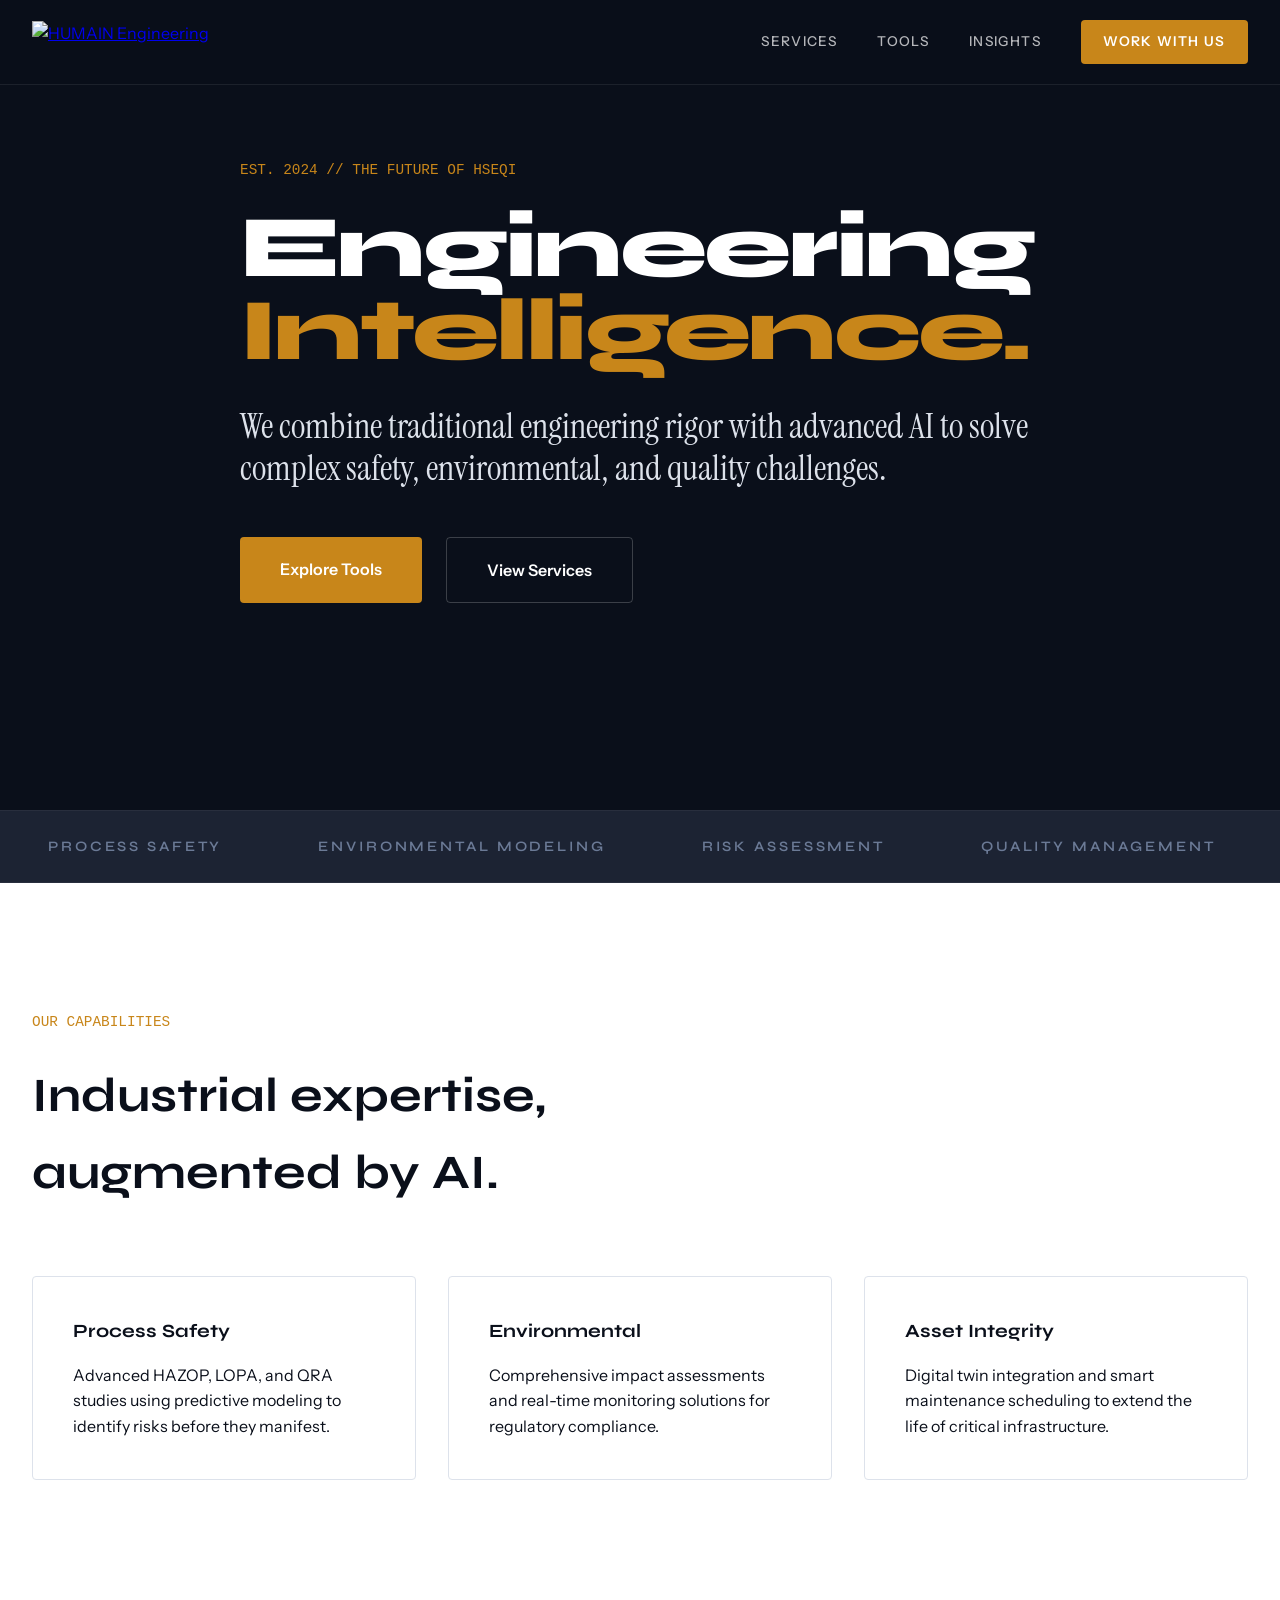
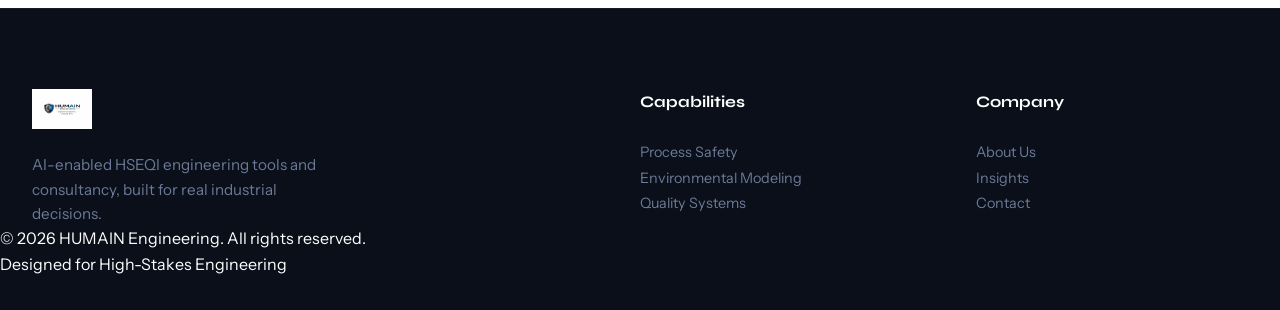
==== commit f384fa55: "Update index.html" ====
--- a/index.html
+++ b/index.html
@@ -125,6 +125,40 @@
             margin-bottom: 3rem;
         }
 
+        /* --- TICKER --- */
+        .ticker-wrap {
+            background: var(--ink-soft);
+            padding: 1.5rem 0;
+            border-top: 1px solid rgba(255,255,255,0.05);
+            border-bottom: 1px solid rgba(255,255,255,0.05);
+            overflow: hidden;
+        }
+        .ticker { display: flex; white-space: nowrap; animation: ticker 40s linear infinite; }
+        .ticker span {
+            color: var(--muted);
+            font-family: 'Syne', sans-serif;
+            font-size: 0.9rem;
+            font-weight: 600;
+            text-transform: uppercase;
+            padding: 0 3rem;
+            letter-spacing: 0.2em;
+        }
+        @keyframes ticker { 0% { transform: translateX(0); } 100% { transform: translateX(-50%); } }
+
+        /* --- CONTENT SECTIONS --- */
+        section { padding: 8rem 2rem; max-width: 1300px; margin: 0 auto; }
+        .grid { display: grid; grid-template-columns: repeat(auto-fit, minmax(300px, 1fr)); gap: 2rem; margin-top: 4rem; }
+        
+        .card {
+            background: var(--white);
+            border: 1px solid var(--rule);
+            padding: 2.5rem;
+            border-radius: 4px;
+            transition: all 0.3s ease;
+        }
+        .card:hover { border-color: var(--accent); transform: translateY(-5px); }
+        .card h3 { font-family: 'Syne', sans-serif; margin-bottom: 1rem; }
+
         /* --- BUTTONS --- */
         .btn-group { display: flex; gap: 1.5rem; flex-wrap: wrap; }
         .btn {
@@ -137,9 +171,7 @@
             display: inline-block;
         }
         .btn-primary { background: var(--accent); color: var(--white); }
-        .btn-primary:hover { background: #b07516; transform: translateY(-2px); }
         .btn-secondary { border: 1px solid rgba(255, 255, 255, 0.2); color: var(--white); }
-        .btn-secondary:hover { background: rgba(255, 255, 255, 0.05); }
 
         /* --- FOOTER --- */
         footer {
@@ -148,55 +180,15 @@
             padding: 5rem 0 2rem 0;
             border-top: 1px solid rgba(255, 255, 255, 0.05);
         }
-
         .footer-container {
-            max-width: 1300px;
-            margin: 0 auto;
-            padding: 0 2rem;
-            display: grid;
-            grid-template-columns: 2fr 1fr 1fr;
-            gap: 4rem;
-        }
-
-        .footer-brand img {
-            height: 40px;
-            width: auto;
-            margin-bottom: 1.5rem;
-            display: block;
-        }
-
-        .footer-brand-tag {
-            color: var(--muted);
-            font-size: 0.95rem;
-            max-width: 300px;
-        }
-
-        .footer-links h4 {
-            font-family: 'Syne', sans-serif;
-            margin-bottom: 1.5rem;
-            font-size: 1.1rem;
-        }
-
+            max-width: 1300px; margin: 0 auto; padding: 0 2rem;
+            display: grid; grid-template-columns: 2fr 1fr 1fr; gap: 4rem;
+        }
+        .footer-brand img { height: 40px; width: auto; margin-bottom: 1.5rem; display: block; }
+        .footer-brand-tag { color: var(--muted); font-size: 0.95rem; max-width: 300px; }
+        .footer-links h4 { font-family: 'Syne', sans-serif; margin-bottom: 1.5rem; }
         .footer-links ul { list-style: none; }
-        .footer-links li { margin-bottom: 0.75rem; }
-        .footer-links a {
-            color: var(--muted);
-            text-decoration: none;
-            transition: color 0.3s ease;
-            font-size: 0.9rem;
-        }
-        .footer-links a:hover { color: var(--accent); }
-
-        .footer-bottom {
-            max-width: 1300px;
-            margin: 4rem auto 0;
-            padding: 2rem 2rem 0;
-            border-top: 1px solid rgba(255, 255, 255, 0.05);
-            display: flex;
-            justify-content: space-between;
-            color: var(--muted);
-            font-size: 0.8rem;
-        }
+        .footer-links a { color: var(--muted); text-decoration: none; font-size: 0.9rem; }
 
         /* Reveal Animation */
         .reveal { opacity: 0; transform: translateY(30px); transition: all 0.8s ease-out; }
@@ -204,7 +196,7 @@
 
         @media (max-width: 768px) {
             .nav-links { display: none; }
-            .footer-container { grid-template-columns: 1fr; gap: 3rem; }
+            .footer-container { grid-template-columns: 1fr; }
         }
     </style>
 </head>
@@ -224,7 +216,7 @@
         </div>
     </nav>
 
-    <section class="hero">
+    <section class="hero" style="max-width: 100%;">
         <div class="hero-content reveal">
             <span class="section-tag">EST. 2024 // THE FUTURE OF HSEQI</span>
             <h1>Engineering<br><span style="color: var(--accent)">Intelligence.</span></h1>
@@ -236,6 +228,32 @@
         </div>
     </section>
 
+    <div class="ticker-wrap">
+        <div class="ticker">
+            <span>Process Safety</span><span>Environmental Modeling</span><span>Risk Assessment</span><span>Quality Management</span><span>AI Integration</span><span>Asset Integrity</span>
+            <span>Process Safety</span><span>Environmental Modeling</span><span>Risk Assessment</span><span>Quality Management</span><span>AI Integration</span><span>Asset Integrity</span>
+        </div>
+    </div>
+
+    <section id="services">
+        <span class="section-tag">OUR CAPABILITIES</span>
+        <h2 style="font-family: 'Syne'; font-size: 3rem;">Industrial expertise,<br>augmented by AI.</h2>
+        <div class="grid">
+            <div class="card reveal">
+                <h3>Process Safety</h3>
+                <p>Advanced HAZOP, LOPA, and QRA studies using predictive modeling to identify risks before they manifest.</p>
+            </div>
+            <div class="card reveal">
+                <h3>Environmental</h3>
+                <p>Comprehensive impact assessments and real-time monitoring solutions for regulatory compliance.</p>
+            </div>
+            <div class="card reveal">
+                <h3>Asset Integrity</h3>
+                <p>Digital twin integration and smart maintenance scheduling to extend the life of critical infrastructure.</p>
+            </div>
+        </div>
+    </section>
+
     <footer>
         <div class="footer-container">
             <div class="footer-brand">
@@ -266,20 +284,18 @@
     </footer>
 
     <script>
-        // Scroll Reveal Logic
         function reveal() {
             var reveals = document.querySelectorAll(".reveal");
             for (var i = 0; i < reveals.length; i++) {
                 var windowHeight = window.innerHeight;
                 var elementTop = reveals[i].getBoundingClientRect().top;
-                var elementVisible = 150;
-                if (elementTop < windowHeight - elementVisible) {
+                if (elementTop < windowHeight - 150) {
                     reveals[i].classList.add("visible");
                 }
             }
         }
         window.addEventListener("scroll", reveal);
-        reveal(); // Run once on load
+        reveal();
     </script>
 </body>
 </html>
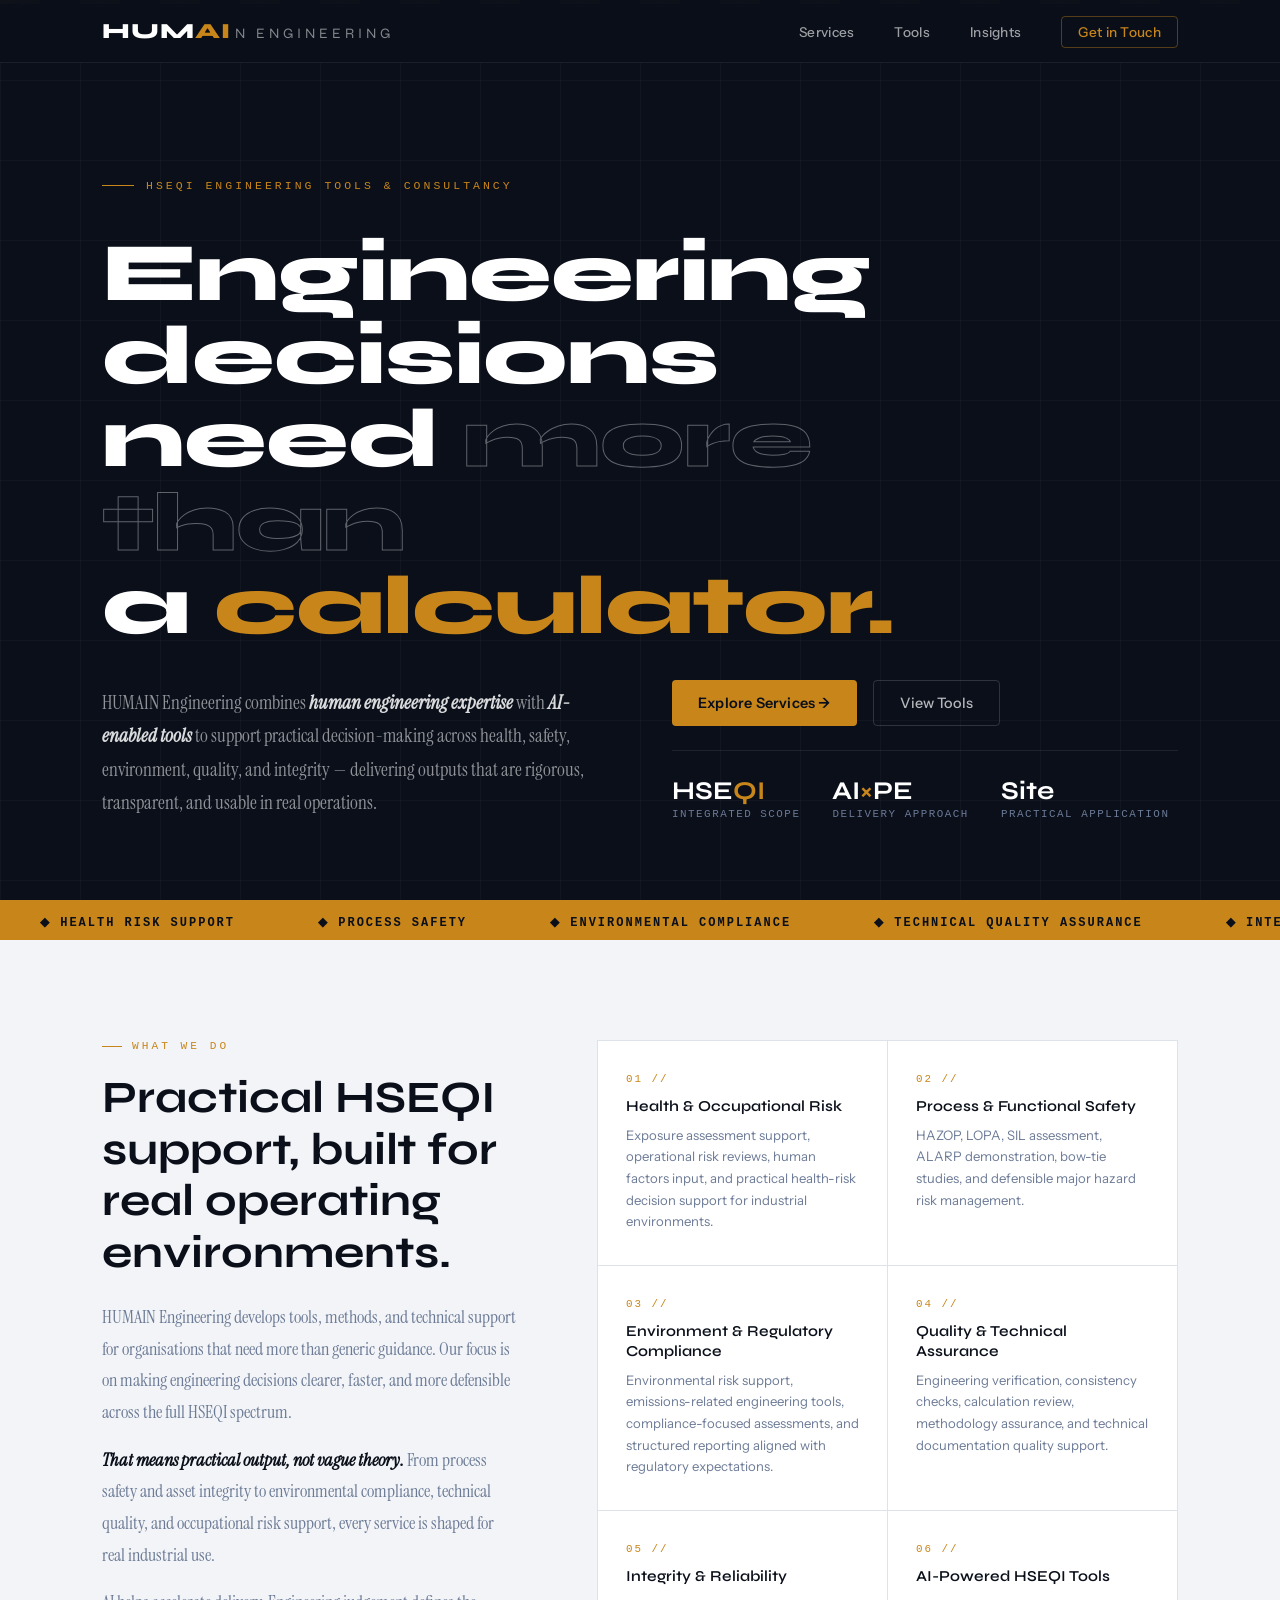
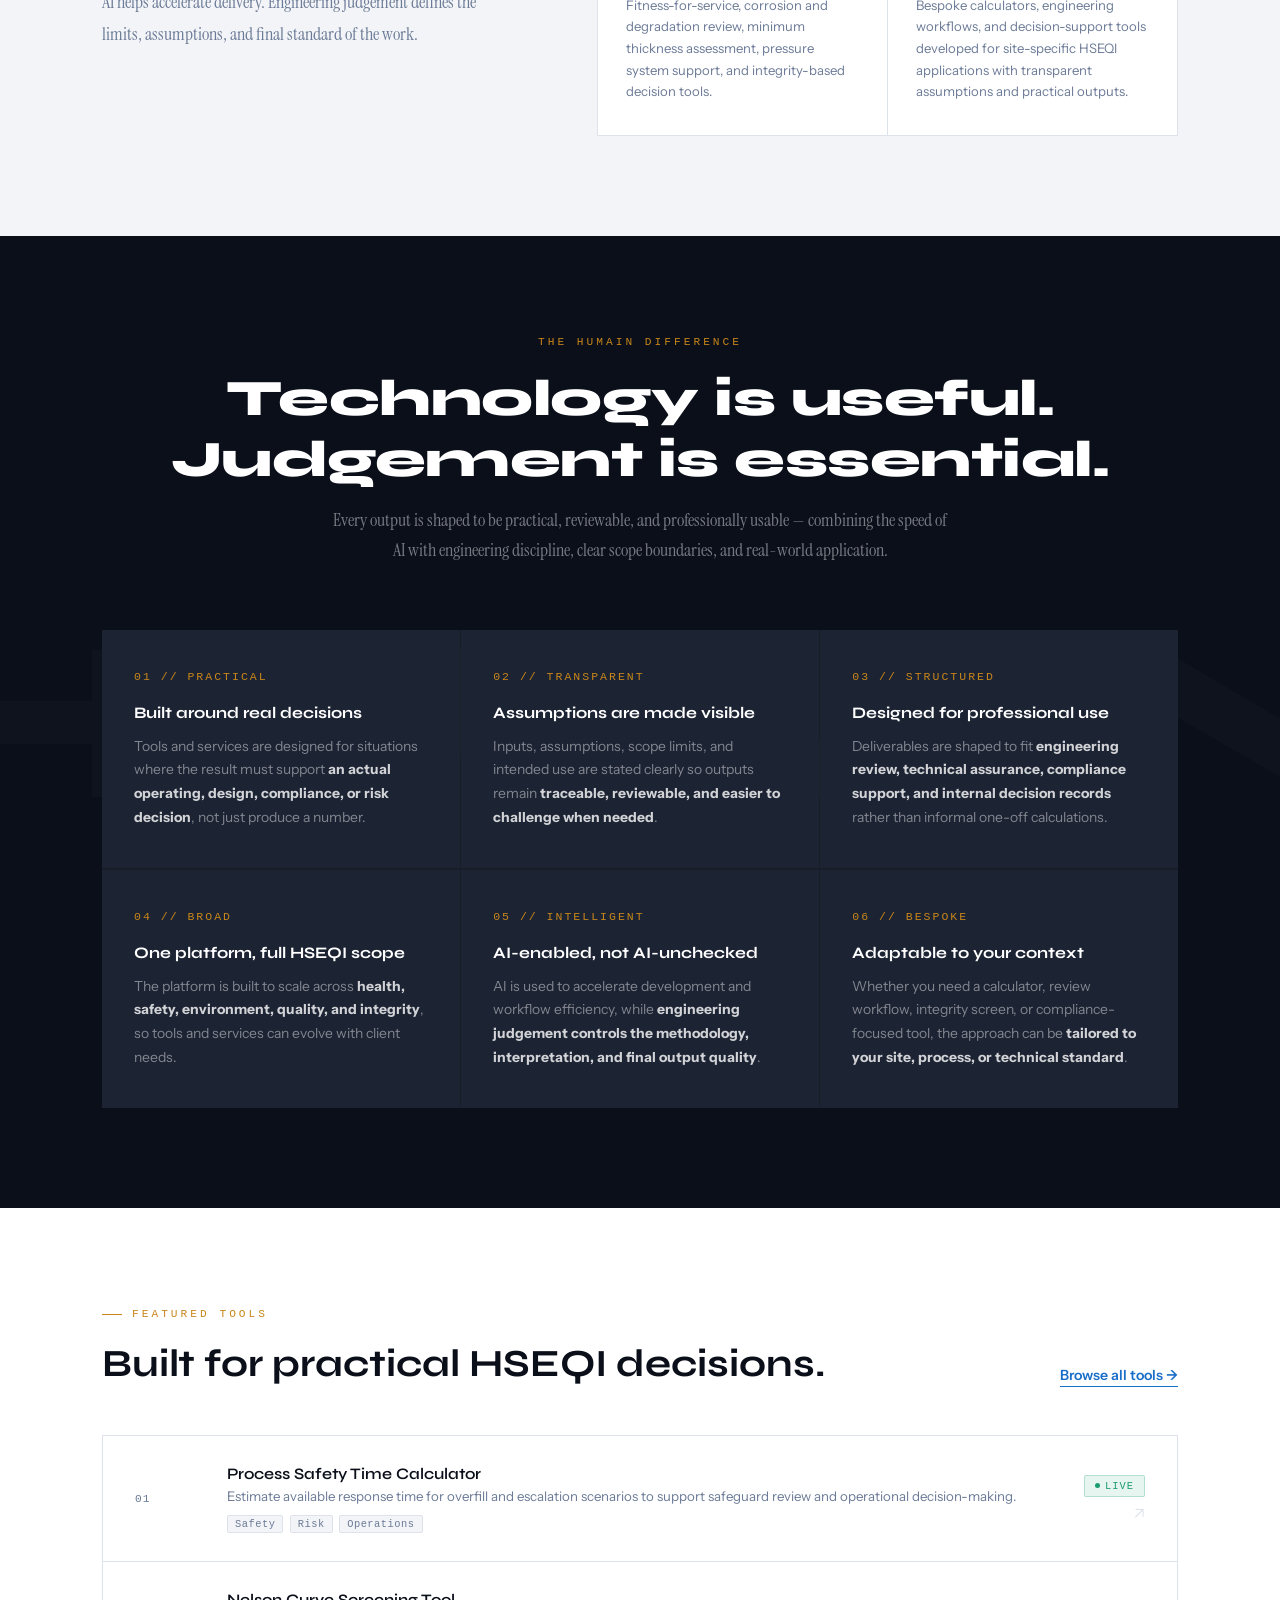
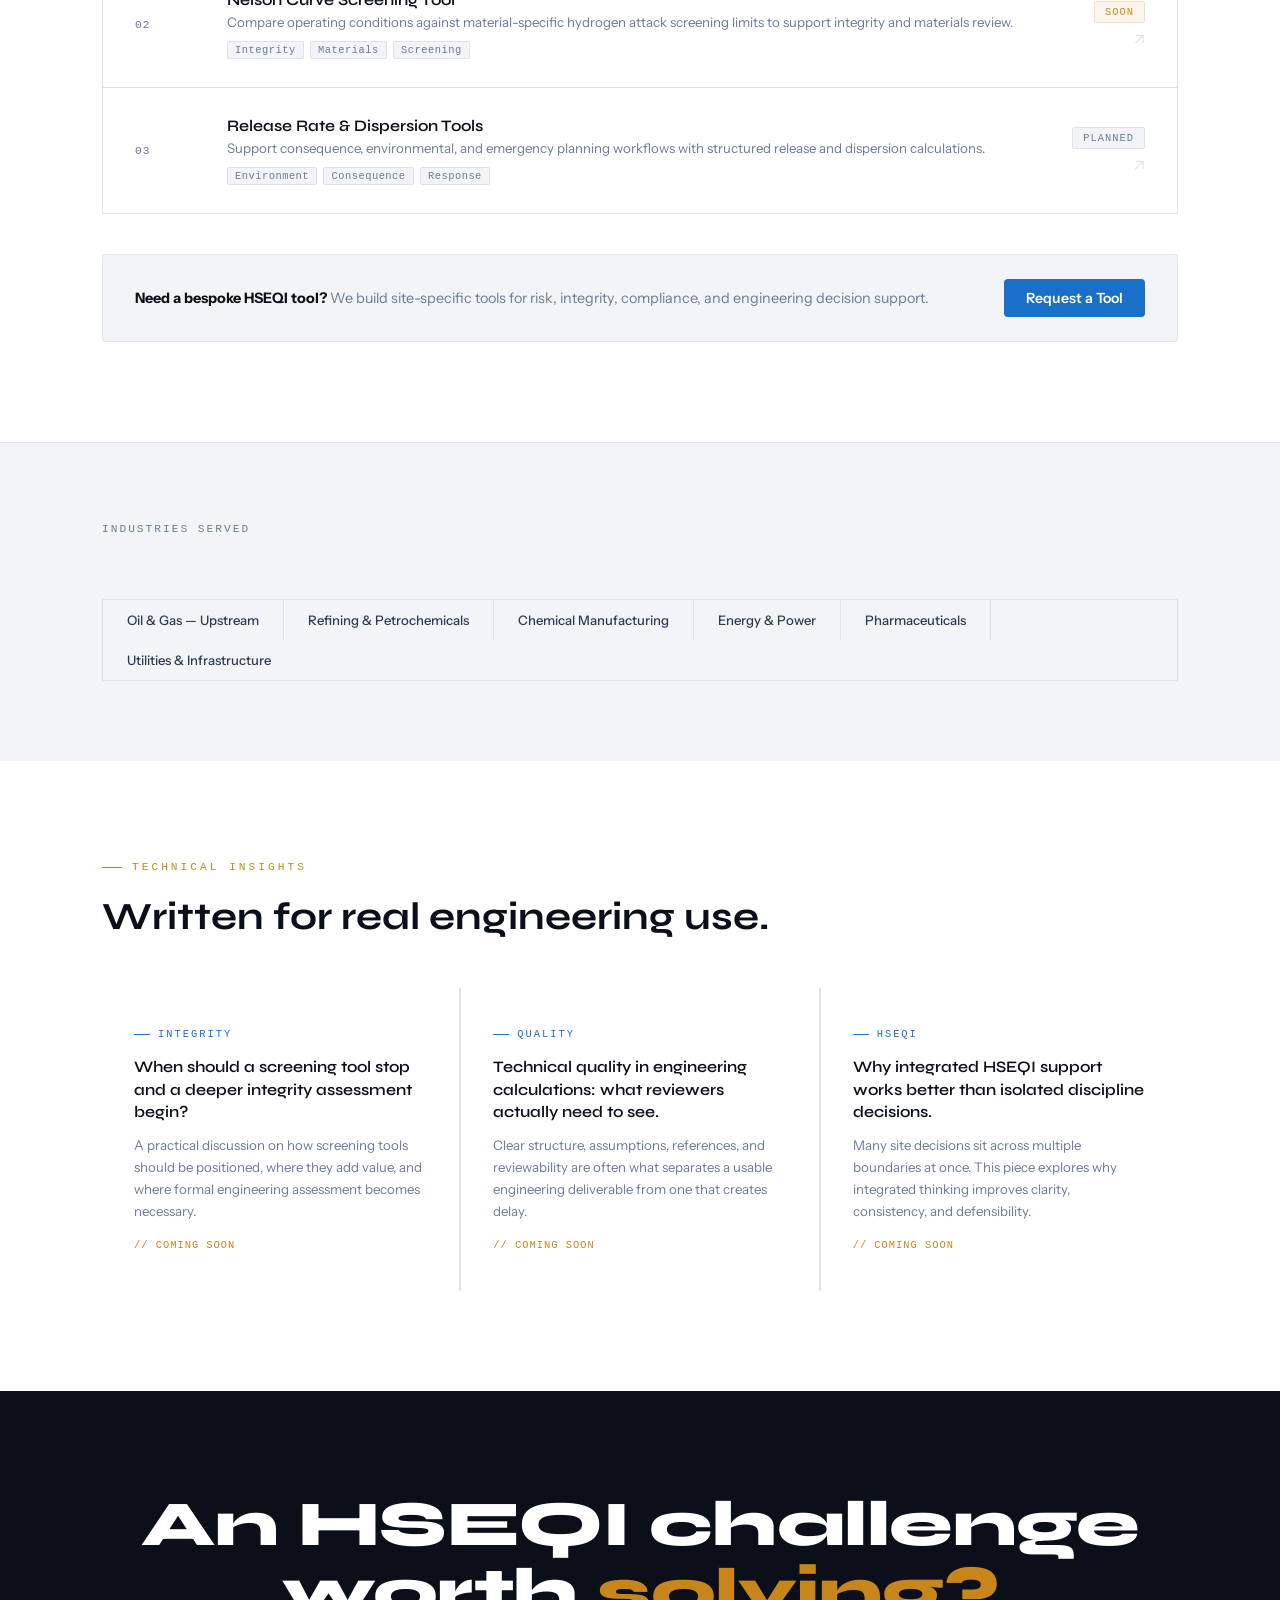
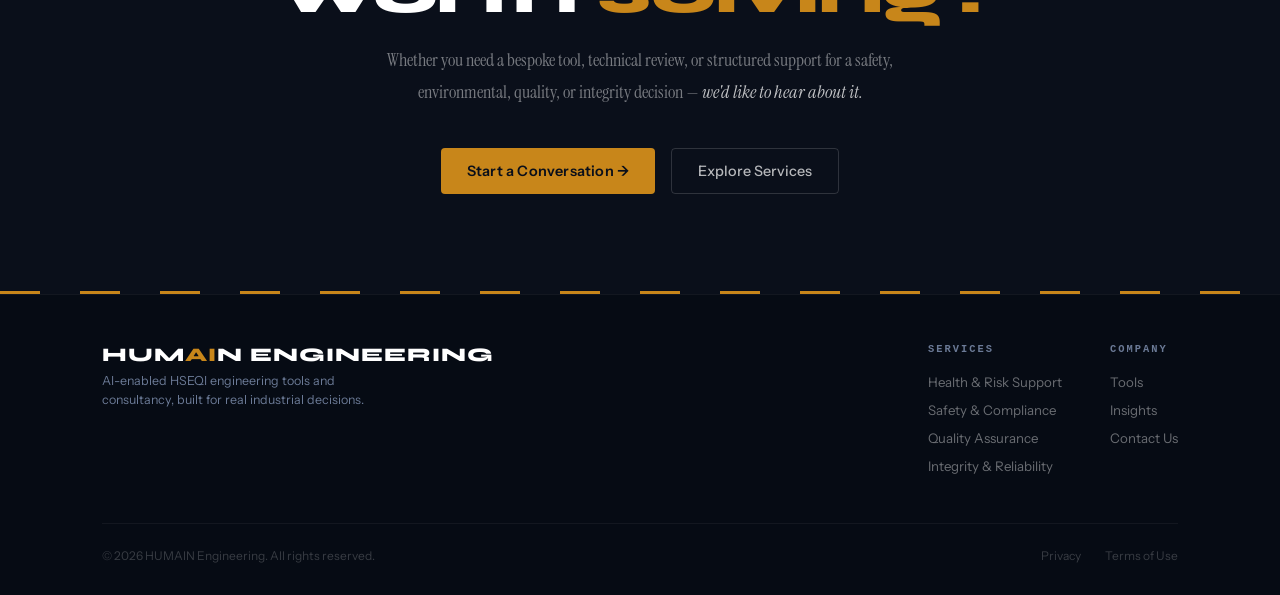
==== commit b0bde8cd: "Update index.html" ====
--- a/index.html
+++ b/index.html
@@ -1,301 +1,929 @@
 <!DOCTYPE html>
 <html lang="en">
 <head>
-    <meta charset="UTF-8">
-    <meta name="viewport" content="width=device-width, initial-scale=1.0">
-    <title>HUMAIN Engineering | AI-Enabled HSEQI Solutions</title>
-    
-    <link rel="icon" type="image/jpeg" href="Favicon (32×32 px, shield only).jpg">
-
-    <link href="https://fonts.googleapis.com/css2?family=Syne:wght@400;600;700;800&family=Instrument+Sans:wght@400;500;600&family=Instrument+Serif:ital@0;1&display=swap" rel="stylesheet">
-    
-    <style>
-        :root {
-            --ink: #0a0f1a;
-            --ink-soft: #1c2333;
-            --steel: #2d3a52;
-            --fog: #f2f4f7;
-            --white: #ffffff;
-            --rule: #dde2eb;
-            --accent: #c8861a;
-            --accent2: #1a6fc8;
-            --muted: #6b7a96;
-            --live: #1a9e6f;
-        }
-
-        * { margin: 0; padding: 0; box-sizing: border-box; }
-
-        body {
-            font-family: 'Instrument Sans', sans-serif;
-            background-color: var(--white);
-            color: var(--ink);
-            line-height: 1.6;
-            overflow-x: hidden;
-        }
-
-        /* --- NAVIGATION --- */
-        nav {
-            position: fixed;
-            top: 0;
-            width: 100%;
-            z-index: 1000;
-            background: rgba(10, 15, 26, 0.85);
-            backdrop-filter: blur(16px);
-            border-bottom: 1px solid rgba(255, 255, 255, 0.08);
-            padding: 1.25rem 0;
-        }
-
-        .nav-container {
-            max-width: 1300px;
-            margin: 0 auto;
-            padding: 0 2rem;
-            display: flex;
-            justify-content: space-between;
-            align-items: center;
-        }
-
-        .nav-brand img {
-            height: 42px;
-            width: auto;
-            display: block;
-        }
-
-        .nav-links { display: flex; gap: 2.5rem; align-items: center; }
-        .nav-links a {
-            text-decoration: none;
-            color: rgba(255, 255, 255, 0.7);
-            font-size: 0.85rem;
-            font-weight: 500;
-            text-transform: uppercase;
-            letter-spacing: 0.1em;
-            transition: all 0.3s ease;
-        }
-        .nav-links a:hover { color: var(--accent); }
-        .nav-cta {
-            background: var(--accent);
-            color: var(--white) !important;
-            padding: 0.7rem 1.4rem;
-            border-radius: 4px;
-            font-weight: 600 !important;
-        }
-
-        /* --- HERO SECTION --- */
-        .hero {
-            background-color: var(--ink);
-            min-height: 90vh;
-            display: flex;
-            align-items: center;
-            position: relative;
-            padding-top: 80px;
-            color: var(--white);
-            overflow: hidden;
-        }
-
-        .hero-content {
-            max-width: 1300px;
-            margin: 0 auto;
-            padding: 0 2rem;
-            position: relative;
-            z-index: 2;
-        }
-
-        .section-tag {
-            font-family: 'Courier New', Courier, monospace;
-            color: var(--accent);
-            font-size: 0.9rem;
-            margin-bottom: 1.5rem;
-            display: block;
-        }
-
-        .hero h1 {
-            font-family: 'Syne', sans-serif;
-            font-size: clamp(3rem, 8vw, 5.5rem);
-            line-height: 0.95;
-            font-weight: 800;
-            margin-bottom: 2rem;
-            letter-spacing: -0.03em;
-        }
-
-        .hero-desc {
-            font-family: 'Instrument Serif', serif;
-            font-size: clamp(1.5rem, 3vw, 2.2rem);
-            line-height: 1.2;
-            max-width: 800px;
-            color: var(--rule);
-            margin-bottom: 3rem;
-        }
-
-        /* --- TICKER --- */
-        .ticker-wrap {
-            background: var(--ink-soft);
-            padding: 1.5rem 0;
-            border-top: 1px solid rgba(255,255,255,0.05);
-            border-bottom: 1px solid rgba(255,255,255,0.05);
-            overflow: hidden;
-        }
-        .ticker { display: flex; white-space: nowrap; animation: ticker 40s linear infinite; }
-        .ticker span {
-            color: var(--muted);
-            font-family: 'Syne', sans-serif;
-            font-size: 0.9rem;
-            font-weight: 600;
-            text-transform: uppercase;
-            padding: 0 3rem;
-            letter-spacing: 0.2em;
-        }
-        @keyframes ticker { 0% { transform: translateX(0); } 100% { transform: translateX(-50%); } }
-
-        /* --- CONTENT SECTIONS --- */
-        section { padding: 8rem 2rem; max-width: 1300px; margin: 0 auto; }
-        .grid { display: grid; grid-template-columns: repeat(auto-fit, minmax(300px, 1fr)); gap: 2rem; margin-top: 4rem; }
-        
-        .card {
-            background: var(--white);
-            border: 1px solid var(--rule);
-            padding: 2.5rem;
-            border-radius: 4px;
-            transition: all 0.3s ease;
-        }
-        .card:hover { border-color: var(--accent); transform: translateY(-5px); }
-        .card h3 { font-family: 'Syne', sans-serif; margin-bottom: 1rem; }
-
-        /* --- BUTTONS --- */
-        .btn-group { display: flex; gap: 1.5rem; flex-wrap: wrap; }
-        .btn {
-            padding: 1.2rem 2.5rem;
-            border-radius: 4px;
-            text-decoration: none;
-            font-weight: 600;
-            transition: all 0.3s ease;
-            font-size: 1rem;
-            display: inline-block;
-        }
-        .btn-primary { background: var(--accent); color: var(--white); }
-        .btn-secondary { border: 1px solid rgba(255, 255, 255, 0.2); color: var(--white); }
-
-        /* --- FOOTER --- */
-        footer {
-            background: var(--ink);
-            color: var(--white);
-            padding: 5rem 0 2rem 0;
-            border-top: 1px solid rgba(255, 255, 255, 0.05);
-        }
-        .footer-container {
-            max-width: 1300px; margin: 0 auto; padding: 0 2rem;
-            display: grid; grid-template-columns: 2fr 1fr 1fr; gap: 4rem;
-        }
-        .footer-brand img { height: 40px; width: auto; margin-bottom: 1.5rem; display: block; }
-        .footer-brand-tag { color: var(--muted); font-size: 0.95rem; max-width: 300px; }
-        .footer-links h4 { font-family: 'Syne', sans-serif; margin-bottom: 1.5rem; }
-        .footer-links ul { list-style: none; }
-        .footer-links a { color: var(--muted); text-decoration: none; font-size: 0.9rem; }
-
-        /* Reveal Animation */
-        .reveal { opacity: 0; transform: translateY(30px); transition: all 0.8s ease-out; }
-        .reveal.visible { opacity: 1; transform: translateY(0); }
-
-        @media (max-width: 768px) {
-            .nav-links { display: none; }
-            .footer-container { grid-template-columns: 1fr; }
-        }
-    </style>
+  <meta charset="UTF-8"/>
+  <meta name="viewport" content="width=device-width, initial-scale=1.0"/>
+  <title>HUMAIN Engineering — HSEQI Tools, Consultancy, and Intelligent Decision Support</title>
+  <meta name="description" content="HumAIn Engineering provides practical HSEQI tools and consultancy across health, safety, environment, quality, and integrity — combining human engineering judgement with AI-enabled solutions for real-world industrial applications."/>
+  <link rel="preconnect" href="https://fonts.googleapis.com">
+  <link href="https://fonts.googleapis.com/css2?family=Syne:wght@400;600;700;800&family=Instrument+Sans:wght@400;500;600&family=Instrument+Serif:ital@0;1&display=swap" rel="stylesheet">
+  <style>
+    :root {
+      --ink:       #0a0f1a;
+      --ink-soft:  #1c2333;
+      --steel:     #2d3a52;
+      --fog:       #f2f4f7;
+      --white:     #ffffff;
+      --rule:      #dde2eb;
+      --accent:    #c8861a;
+      --accent2:   #1a6fc8;
+      --muted:     #6b7a96;
+      --live:      #1a9e6f;
+    }
+
+    *, *::before, *::after { box-sizing: border-box; margin: 0; padding: 0; }
+    html { scroll-behavior: smooth; font-size: 16px; }
+
+    body {
+      font-family: 'Instrument Sans', sans-serif;
+      background: var(--white);
+      color: var(--ink);
+      overflow-x: hidden;
+    }
+
+    .container { max-width: 1140px; margin: 0 auto; padding: 0 2rem; }
+    .mono { font-family: 'Courier New', monospace; }
+
+    a:focus-visible, button:focus-visible {
+      outline: 2px solid var(--accent);
+      outline-offset: 3px;
+    }
+
+    nav {
+      position: fixed; top: 0; left: 0; right: 0; z-index: 200;
+      background: rgba(10,15,26,0.96);
+      backdrop-filter: blur(16px);
+      border-bottom: 1px solid rgba(255,255,255,0.07);
+    }
+    .nav-inner {
+      max-width: 1140px; margin: 0 auto; padding: 0 2rem;
+      height: 62px; display: flex; align-items: center; justify-content: space-between;
+    }
+    .nav-brand {
+      display: flex; align-items: baseline; gap: 0; text-decoration: none;
+    }
+    .nav-brand-hum { font-family:'Syne',sans-serif; font-weight:800; font-size:1.35rem; color:var(--white); letter-spacing:1px; }
+    .nav-brand-ai { font-family:'Syne',sans-serif; font-weight:800; font-size:1.35rem; color:var(--accent); letter-spacing:1px; }
+    .nav-brand-rest { font-family:'Syne',sans-serif; font-weight:400; font-size:0.9rem; color:rgba(255,255,255,0.5); letter-spacing:4px; margin-left:4px; }
+
+    .nav-links { display:flex; align-items:center; gap:2.5rem; list-style:none; }
+    .nav-links a { color:rgba(255,255,255,0.6); text-decoration:none; font-size:0.85rem; font-weight:500; letter-spacing:0.3px; transition:color 0.2s; }
+    .nav-links a:hover { color:var(--white); }
+    .nav-links .nav-contact {
+      color: var(--accent) !important;
+      border: 1px solid rgba(200,134,26,0.4);
+      padding: 7px 16px; border-radius: 4px;
+      transition: all 0.2s !important;
+    }
+    .nav-links .nav-contact:hover { background: var(--accent); color: var(--ink) !important; border-color: var(--accent); }
+
+    .hero {
+      min-height: 100vh;
+      background: var(--ink);
+      display: flex; flex-direction: column; justify-content: flex-end;
+      padding: 0;
+      position: relative; overflow: hidden;
+    }
+    .hero-bg {
+      position: absolute; inset: 0;
+      background-image:
+        linear-gradient(rgba(255,255,255,0.028) 1px, transparent 1px),
+        linear-gradient(90deg, rgba(255,255,255,0.028) 1px, transparent 1px);
+      background-size: 80px 80px;
+    }
+    .hero-stripe {
+      position: absolute; top: 0; left: 0; right: 0;
+      height: 4px;
+      background: repeating-linear-gradient(
+        90deg,
+        var(--accent) 0px, var(--accent) 40px,
+        var(--ink) 40px, var(--ink) 80px
+      );
+    }
+
+    .hero-content {
+      position: relative; z-index: 2;
+      max-width: 1140px; margin: 0 auto; padding: 0 2rem;
+      padding-top: 160px; padding-bottom: 80px;
+      width: 100%;
+    }
+
+    .hero-eyebrow {
+      display: flex; align-items: center; gap: 12px;
+      margin-bottom: 2.5rem;
+    }
+    .hero-eyebrow-line { width: 32px; height: 1px; background: var(--accent); }
+    .hero-eyebrow span {
+      font-family: 'Courier New', monospace;
+      font-size: 0.72rem; color: var(--accent);
+      text-transform: uppercase; letter-spacing: 3px;
+    }
+
+    .hero h1 {
+      font-family: 'Syne', sans-serif;
+      font-weight: 800;
+      font-size: clamp(2.8rem, 6.5vw, 5.8rem);
+      line-height: 1.0;
+      color: var(--white);
+      letter-spacing: -1px;
+      max-width: 900px;
+      margin-bottom: 2rem;
+    }
+    .hero h1 em {
+      font-style: normal;
+      color: transparent;
+      -webkit-text-stroke: 1px rgba(255,255,255,0.35);
+    }
+    .hero h1 .amber { color: var(--accent); -webkit-text-stroke: 0; }
+
+    .hero-body {
+      display: grid; grid-template-columns: 1fr 1fr; gap: 4rem;
+      align-items: end;
+    }
+
+    .hero-desc {
+      font-family: 'Instrument Serif', serif;
+      font-size: 1.2rem;
+      color: rgba(255,255,255,0.55);
+      line-height: 1.75;
+      max-width: 520px;
+    }
+    .hero-desc strong { color: rgba(255,255,255,0.85); font-style: italic; }
+
+    .hero-right { display: flex; flex-direction: column; gap: 1.5rem; }
+    .hero-ctas { display: flex; gap: 1rem; flex-wrap: wrap; }
+
+    .btn-amber {
+      background: var(--accent); color: var(--ink);
+      padding: 13px 26px; border-radius: 4px;
+      text-decoration: none; font-weight: 600; font-size: 0.9rem;
+      letter-spacing: 0.2px;
+      transition: all 0.2s;
+      display: inline-flex; align-items: center; gap: 8px;
+    }
+    .btn-amber:hover { background: #e09a25; transform: translateY(-1px); box-shadow: 0 6px 20px rgba(200,134,26,0.35); }
+
+    .btn-ghost {
+      background: transparent; color: rgba(255,255,255,0.7);
+      padding: 13px 26px; border-radius: 4px;
+      text-decoration: none; font-weight: 500; font-size: 0.9rem;
+      border: 1px solid rgba(255,255,255,0.15);
+      transition: all 0.2s;
+    }
+    .btn-ghost:hover { border-color: rgba(255,255,255,0.4); color: var(--white); }
+
+    .hero-credentials {
+      display: flex; gap: 2rem; flex-wrap: wrap;
+      padding-top: 1.5rem;
+      border-top: 1px solid rgba(255,255,255,0.08);
+    }
+    .cred-val {
+      font-family: 'Syne', sans-serif;
+      font-weight: 700; font-size: 1.6rem; color: var(--white);
+    }
+    .cred-val span { color: var(--accent); }
+    .cred-label {
+      font-family: 'Courier New', monospace;
+      font-size: 0.68rem; color: var(--muted);
+      text-transform: uppercase; letter-spacing: 1.5px;
+      margin-top: 2px;
+    }
+
+    .ticker {
+      background: var(--accent);
+      overflow: hidden; white-space: nowrap;
+      padding: 10px 0;
+    }
+    .ticker-track {
+      display: inline-block;
+      animation: ticker 30s linear infinite;
+    }
+    .ticker-track span {
+      font-family: 'Courier New', monospace;
+      font-size: 0.75rem; font-weight: 600;
+      color: var(--ink);
+      text-transform: uppercase; letter-spacing: 2px;
+      padding: 0 2.5rem;
+    }
+    .ticker-track span::before { content: '◆  '; }
+    @keyframes ticker { from { transform: translateX(0); } to { transform: translateX(-50%); } }
+
+    .section-intro {
+      padding: 100px 0;
+      background: var(--fog);
+    }
+    .intro-grid {
+      display: grid; grid-template-columns: 5fr 7fr; gap: 80px; align-items: start;
+    }
+    .section-tag {
+      font-family: 'Courier New', monospace;
+      font-size: 0.7rem; color: var(--accent);
+      text-transform: uppercase; letter-spacing: 3px;
+      margin-bottom: 1.25rem;
+      display: flex; align-items: center; gap: 10px;
+    }
+    .section-tag::before { content:''; width:20px; height:1px; background:var(--accent); }
+
+    .intro-left h2 {
+      font-family: 'Syne', sans-serif;
+      font-weight: 700; font-size: clamp(2rem, 3.5vw, 2.8rem);
+      line-height: 1.15; color: var(--ink);
+      margin-bottom: 1.5rem;
+    }
+    .intro-left p {
+      font-family: 'Instrument Serif', serif;
+      font-size: 1.1rem; color: var(--muted);
+      line-height: 1.8; margin-bottom: 1rem;
+    }
+    .intro-left p strong { color: var(--ink); font-style: italic; }
+
+    .intro-right {
+      display: grid; grid-template-columns: 1fr 1fr; gap: 1px;
+      background: var(--rule);
+      border: 1px solid var(--rule);
+    }
+    .service-cell {
+      background: var(--white);
+      padding: 2rem 1.75rem;
+      transition: background 0.2s;
+      cursor: default;
+    }
+    .service-cell:hover { background: var(--ink); }
+    .service-cell:hover .sc-num { color: var(--accent); }
+    .service-cell:hover .sc-title { color: var(--white); }
+    .service-cell:hover .sc-desc { color: rgba(255,255,255,0.5); }
+    .sc-num {
+      font-family: 'Courier New', monospace;
+      font-size: 0.68rem; color: var(--accent);
+      letter-spacing: 2px; margin-bottom: 0.75rem;
+      transition: color 0.2s;
+    }
+    .sc-title {
+      font-family: 'Syne', sans-serif;
+      font-weight: 600; font-size: 0.95rem;
+      color: var(--ink); margin-bottom: 0.5rem;
+      transition: color 0.2s;
+      line-height: 1.3;
+    }
+    .sc-desc {
+      font-size: 0.82rem; color: var(--muted);
+      line-height: 1.65; transition: color 0.2s;
+    }
+
+    .section-difference {
+      padding: 100px 0;
+      background: var(--ink);
+      position: relative; overflow: hidden;
+    }
+    .section-difference::before {
+      content: 'HU AI N';
+      position: absolute; top: 50%; left: 50%;
+      transform: translate(-50%, -50%);
+      font-family: 'Syne', sans-serif; font-weight: 800;
+      font-size: 18vw; color: rgba(255,255,255,0.02);
+      white-space: nowrap; pointer-events: none;
+      letter-spacing: 20px;
+    }
+    .diff-header { text-align: center; margin-bottom: 4rem; position: relative; z-index: 1; }
+    .diff-header .section-tag { justify-content: center; }
+    .diff-header .section-tag::before { display: none; }
+    .diff-header h2 {
+      font-family: 'Syne', sans-serif; font-weight: 800;
+      font-size: clamp(2rem, 4vw, 3.2rem);
+      color: var(--white); letter-spacing: -0.5px;
+      margin-bottom: 1rem;
+    }
+    .diff-header p {
+      font-family: 'Instrument Serif', serif;
+      font-size: 1.1rem; color: rgba(255,255,255,0.45);
+      max-width: 620px; margin: 0 auto; line-height: 1.7;
+    }
+
+    .diff-cards {
+      display: grid; grid-template-columns: repeat(3, 1fr);
+      gap: 1.5px; background: rgba(255,255,255,0.06);
+      position: relative; z-index: 1;
+    }
+    .diff-card {
+      background: var(--ink-soft);
+      padding: 2.5rem 2rem;
+      position: relative; overflow: hidden;
+      transition: background 0.3s;
+    }
+    .diff-card:hover { background: #232f47; }
+    .diff-card::after {
+      content: '';
+      position: absolute; bottom: 0; left: 0; right: 0;
+      height: 2px; background: var(--accent);
+      transform: scaleX(0); transform-origin: left;
+      transition: transform 0.4s;
+    }
+    .diff-card:hover::after { transform: scaleX(1); }
+    .diff-icon {
+      font-family: 'Courier New', monospace;
+      font-size: 0.72rem;
+      color: var(--accent);
+      letter-spacing: 2px;
+      text-transform: uppercase;
+      margin-bottom: 1.25rem;
+      display: block;
+    }
+    .diff-card h3 {
+      font-family: 'Syne', sans-serif;
+      font-weight: 700; font-size: 1rem;
+      color: var(--white); margin-bottom: 0.75rem;
+    }
+    .diff-card p {
+      font-size: 0.87rem; color: rgba(255,255,255,0.45);
+      line-height: 1.7;
+    }
+    .diff-card p strong { color: rgba(255,255,255,0.8); }
+
+    .section-tools {
+      padding: 100px 0;
+      background: var(--white);
+    }
+    .tools-header {
+      display: flex; justify-content: space-between; align-items: flex-end;
+      margin-bottom: 3rem; flex-wrap: wrap; gap: 1rem;
+    }
+    .tools-header h2 {
+      font-family: 'Syne', sans-serif; font-weight: 700;
+      font-size: clamp(1.8rem, 3vw, 2.5rem);
+      color: var(--ink);
+    }
+    .tools-header a {
+      color: var(--accent2); text-decoration: none;
+      font-size: 0.88rem; font-weight: 600;
+      display: flex; align-items: center; gap: 6px;
+      border-bottom: 1px solid var(--accent2);
+      padding-bottom: 2px; transition: opacity 0.2s;
+    }
+    .tools-header a:hover { opacity: 0.7; }
+
+    .tools-list { display: flex; flex-direction: column; gap: 0; border: 1px solid var(--rule); }
+    .tool-row {
+      display: grid; grid-template-columns: 60px 1fr auto;
+      align-items: center; gap: 2rem;
+      padding: 1.75rem 2rem;
+      border-bottom: 1px solid var(--rule);
+      text-decoration: none; color: inherit;
+      transition: background 0.2s;
+      position: relative;
+    }
+    .tool-row:last-child { border-bottom: none; }
+    .tool-row:hover { background: var(--fog); }
+    .tool-row::before {
+      content: ''; position: absolute; left: 0; top: 0; bottom: 0;
+      width: 3px; background: var(--accent);
+      transform: scaleY(0); transform-origin: top;
+      transition: transform 0.25s;
+    }
+    .tool-row:hover::before { transform: scaleY(1); }
+    .tool-row-num {
+      font-family: 'Courier New', monospace;
+      font-size: 0.7rem; color: var(--muted);
+      letter-spacing: 1px;
+    }
+    .tool-row-name {
+      font-family: 'Syne', sans-serif;
+      font-weight: 600; font-size: 1rem;
+      color: var(--ink); margin-bottom: 0.25rem;
+    }
+    .tool-row-desc {
+      font-size: 0.83rem; color: var(--muted); line-height: 1.5;
+    }
+    .tool-row-tags { display: flex; gap: 0.4rem; margin-top: 0.5rem; flex-wrap: wrap; }
+    .tool-row-tag {
+      font-family: 'Courier New', monospace;
+      font-size: 0.65rem; letter-spacing: 0.5px;
+      background: var(--fog); border: 1px solid var(--rule);
+      padding: 2px 7px; border-radius: 2px; color: var(--muted);
+    }
+    .tool-row-status {
+      display: flex; flex-direction: column; align-items: flex-end; gap: 6px;
+      flex-shrink: 0;
+    }
+    .status-badge {
+      display: inline-flex; align-items: center; gap: 5px;
+      font-family: 'Courier New', monospace;
+      font-size: 0.65rem; letter-spacing: 1px;
+      padding: 4px 10px; border-radius: 2px;
+      text-transform: uppercase;
+    }
+    .sb-live { background: rgba(26,158,111,0.1); color: var(--live); border: 1px solid rgba(26,158,111,0.25); }
+    .sb-live::before { content:''; width:5px;height:5px;background:var(--live);border-radius:50%;animation:pulse 2s infinite; }
+    .sb-soon { background: rgba(200,134,26,0.08); color: var(--accent); border: 1px solid rgba(200,134,26,0.2); }
+    .sb-planned { background: var(--fog); color: var(--muted); border: 1px solid var(--rule); }
+    .tool-arrow { font-size: 1rem; color: var(--rule); transition: color 0.2s, transform 0.2s; }
+    .tool-row:hover .tool-arrow { color: var(--accent); transform: translate(3px,-3px); }
+    @keyframes pulse { 0%,100%{opacity:1;transform:scale(1)}50%{opacity:0.4;transform:scale(1.5)} }
+
+    .tools-cta-bar {
+      margin-top: 2.5rem;
+      background: var(--fog); border: 1px solid var(--rule);
+      border-radius: 4px; padding: 1.5rem 2rem;
+      display: flex; justify-content: space-between; align-items: center; flex-wrap: wrap; gap: 1rem;
+    }
+    .tools-cta-bar p { font-size: 0.9rem; color: var(--muted); }
+    .tools-cta-bar p strong { color: var(--ink); }
+    .btn-blue {
+      background: var(--accent2); color: var(--white);
+      padding: 10px 22px; border-radius: 4px;
+      text-decoration: none; font-weight: 600; font-size: 0.88rem;
+      transition: background 0.2s;
+    }
+    .btn-blue:hover { background: #155db5; }
+
+    .section-industries {
+      padding: 80px 0;
+      background: var(--fog);
+      border-top: 1px solid var(--rule);
+    }
+    .industries-inner {
+      display: flex; align-items: center; gap: 4rem; flex-wrap: wrap;
+    }
+    .industries-label {
+      font-family: 'Courier New', monospace;
+      font-size: 0.7rem; color: var(--muted);
+      text-transform: uppercase; letter-spacing: 2px;
+      flex-shrink: 0;
+    }
+    .industries-list {
+      display: flex; gap: 0; flex-wrap: wrap;
+      border: 1px solid var(--rule);
+    }
+    .industry-item {
+      padding: 0.75rem 1.5rem;
+      border-right: 1px solid var(--rule);
+      font-size: 0.82rem; font-weight: 500; color: var(--steel);
+      transition: all 0.2s; cursor: default;
+    }
+    .industry-item:last-child { border-right: none; }
+    .industry-item:hover { background: var(--ink); color: var(--white); }
+
+    .section-insights {
+      padding: 100px 0;
+      background: var(--white);
+    }
+    .insights-grid { display: grid; grid-template-columns: repeat(3,1fr); gap: 2px; background: var(--rule); }
+    .insight-card {
+      background: var(--white);
+      padding: 2.5rem 2rem;
+      text-decoration: none; display: block;
+      transition: background 0.2s;
+    }
+    .insight-card:hover { background: var(--fog); }
+    .insight-topic {
+      font-family: 'Courier New', monospace;
+      font-size: 0.65rem; color: var(--accent2);
+      text-transform: uppercase; letter-spacing: 2px;
+      margin-bottom: 1rem;
+      display: flex; align-items: center; gap: 8px;
+    }
+    .insight-topic::before { content:''; width:16px; height:1px; background:var(--accent2); }
+    .insight-card h3 {
+      font-family: 'Syne', sans-serif;
+      font-weight: 600; font-size: 1rem;
+      color: var(--ink); line-height: 1.4;
+      margin-bottom: 0.75rem;
+    }
+    .insight-card p { font-size: 0.83rem; color: var(--muted); line-height: 1.65; margin-bottom: 1rem; }
+    .insight-coming {
+      font-family: 'Courier New', monospace;
+      font-size: 0.65rem; color: var(--accent);
+      text-transform: uppercase; letter-spacing: 1px;
+    }
+
+    .section-cta {
+      padding: 100px 0;
+      background: var(--ink);
+      text-align: center;
+      position: relative; overflow: hidden;
+    }
+    .section-cta::before {
+      content: '';
+      position: absolute; bottom: 0; left: 0; right: 0; height: 3px;
+      background: repeating-linear-gradient(90deg, var(--accent) 0,var(--accent) 40px, transparent 40px, transparent 80px);
+    }
+    .cta-inner { position: relative; z-index: 1; }
+    .cta-inner h2 {
+      font-family: 'Syne', sans-serif; font-weight: 800;
+      font-size: clamp(2rem, 5vw, 4rem);
+      color: var(--white); line-height: 1.05;
+      margin-bottom: 1.25rem; letter-spacing: -0.5px;
+    }
+    .cta-inner h2 span { color: var(--accent); }
+    .cta-inner p {
+      font-family: 'Instrument Serif', serif;
+      font-size: 1.15rem; color: rgba(255,255,255,0.45);
+      max-width: 560px; margin: 0 auto 2.5rem; line-height: 1.7;
+    }
+    .cta-inner p em { color: rgba(255,255,255,0.75); font-style: italic; }
+    .cta-actions { display: flex; justify-content: center; gap: 1rem; flex-wrap: wrap; }
+
+    footer {
+      background: #060b14;
+      border-top: 1px solid rgba(255,255,255,0.05);
+      padding: 3rem 0 2rem;
+    }
+    .footer-inner {
+      display: flex; justify-content: space-between;
+      align-items: flex-start; flex-wrap: wrap; gap: 2rem;
+    }
+    .footer-brand-name {
+      font-family: 'Syne', sans-serif; font-weight: 800;
+      font-size: 1.2rem; color: var(--white); letter-spacing: 1px;
+      margin-bottom: 0.4rem;
+    }
+    .footer-brand-name span { color: var(--accent); }
+    .footer-brand-tag { font-size: 0.78rem; color: var(--muted); line-height: 1.5; max-width: 290px; }
+    .footer-nav { display: flex; gap: 3rem; flex-wrap: wrap; }
+    .footer-col h4 {
+      font-family: 'Courier New', monospace;
+      font-size: 0.65rem; color: var(--muted);
+      text-transform: uppercase; letter-spacing: 2px;
+      margin-bottom: 1rem;
+    }
+    .footer-col ul { list-style: none; display: flex; flex-direction: column; gap: 0.5rem; }
+    .footer-col a { font-size: 0.83rem; color: rgba(255,255,255,0.4); text-decoration: none; transition: color 0.2s; }
+    .footer-col a:hover { color: var(--white); }
+    .footer-bottom {
+      margin-top: 3rem; padding-top: 1.5rem;
+      border-top: 1px solid rgba(255,255,255,0.05);
+      display: flex; justify-content: space-between; align-items: center;
+      flex-wrap: wrap; gap: 1rem;
+    }
+    .footer-copy { font-size: 0.75rem; color: rgba(255,255,255,0.2); }
+    .footer-legal { display: flex; gap: 1.5rem; }
+    .footer-legal a { font-size: 0.75rem; color: rgba(255,255,255,0.2); text-decoration: none; }
+    .footer-legal a:hover { color: rgba(255,255,255,0.5); }
+
+    .reveal { opacity:0; transform:translateY(28px); transition:opacity 0.65s ease, transform 0.65s ease; }
+    .reveal.visible { opacity:1; transform:translateY(0); }
+    .reveal-d1 { transition-delay: 0.1s; }
+    .reveal-d2 { transition-delay: 0.2s; }
+    .reveal-d3 { transition-delay: 0.3s; }
+
+    @media(max-width:900px) {
+      .intro-grid { grid-template-columns:1fr; gap:3rem; }
+      .intro-right { grid-template-columns:1fr; }
+      .diff-cards { grid-template-columns:1fr; }
+      .insights-grid { grid-template-columns:1fr; }
+      .hero-body { grid-template-columns:1fr; gap:2.5rem; }
+      .tool-row { grid-template-columns:40px 1fr; }
+      .tool-row-status { display:none; }
+      .footer-nav { gap:2rem; }
+    }
+    @media(max-width:600px) {
+      .nav-links { display:none; }
+      .hero-credentials { gap:1.5rem; }
+      .industries-list { flex-direction:column; }
+      .industry-item { border-right:none; border-bottom:1px solid var(--rule); }
+    }
+    @media (prefers-reduced-motion: reduce) {
+      html { scroll-behavior: auto; }
+      .reveal { opacity: 1; transform: none; transition: none; }
+      .ticker-track, .sb-live::before { animation: none; }
+    }
+  </style>
 </head>
 <body>
 
-    <nav>
-        <div class="nav-container">
-            <a href="/" class="nav-brand">
-                <img src="Website Header (200×60 px).jpg" alt="HUMAIN Engineering">
-            </a>
-            <div class="nav-links">
-                <a href="#services">Services</a>
-                <a href="#tools">Tools</a>
-                <a href="#insights">Insights</a>
-                <a href="#contact" class="nav-cta">Work with us</a>
+<nav aria-label="Primary navigation">
+  <div class="nav-inner">
+    <a href="/" class="nav-brand">
+      <span class="nav-brand-hum">HUM</span><span class="nav-brand-ai">AI</span><span class="nav-brand-rest">N ENGINEERING</span>
+    </a>
+    <ul class="nav-links">
+      <li><a href="/services/">Services</a></li>
+      <li><a href="/tools/">Tools</a></li>
+      <li><a href="/insights/">Insights</a></li>
+      <li><a href="/contact/" class="nav-contact">Get in Touch</a></li>
+    </ul>
+  </div>
+</nav>
+
+<main>
+  <section class="hero">
+    <div class="hero-bg"></div>
+    <div class="hero-stripe"></div>
+    <div class="hero-content">
+      <div class="hero-eyebrow">
+        <div class="hero-eyebrow-line"></div>
+        <span>HSEQI Engineering Tools &amp; Consultancy</span>
+      </div>
+      <h1>
+        Engineering decisions<br>
+        need <em>more than</em><br>
+        a <span class="amber">calculator.</span>
+      </h1>
+      <div class="hero-body">
+        <p class="hero-desc">
+          HUMAIN Engineering combines <strong>human engineering expertise</strong> with <strong>AI-enabled tools</strong> to support practical decision-making across health, safety, environment, quality, and integrity — delivering outputs that are rigorous, transparent, and usable in real operations.
+        </p>
+        <div class="hero-right">
+          <div class="hero-ctas">
+            <a href="/services/" class="btn-amber">Explore Services →</a>
+            <a href="/tools/" class="btn-ghost">View Tools</a>
+          </div>
+          <div class="hero-credentials">
+            <div class="cred-item">
+              <div class="cred-val">HSE<span>QI</span></div>
+              <div class="cred-label">Integrated Scope</div>
             </div>
-        </div>
-    </nav>
-
-    <section class="hero" style="max-width: 100%;">
-        <div class="hero-content reveal">
-            <span class="section-tag">EST. 2024 // THE FUTURE OF HSEQI</span>
-            <h1>Engineering<br><span style="color: var(--accent)">Intelligence.</span></h1>
-            <p class="hero-desc">We combine traditional engineering rigor with advanced AI to solve complex safety, environmental, and quality challenges.</p>
-            <div class="btn-group">
-                <a href="#tools" class="btn btn-primary">Explore Tools</a>
-                <a href="#services" class="btn btn-secondary">View Services</a>
+            <div class="cred-item">
+              <div class="cred-val">AI<span>×</span>PE</div>
+              <div class="cred-label">Delivery Approach</div>
             </div>
-        </div>
-    </section>
-
-    <div class="ticker-wrap">
-        <div class="ticker">
-            <span>Process Safety</span><span>Environmental Modeling</span><span>Risk Assessment</span><span>Quality Management</span><span>AI Integration</span><span>Asset Integrity</span>
-            <span>Process Safety</span><span>Environmental Modeling</span><span>Risk Assessment</span><span>Quality Management</span><span>AI Integration</span><span>Asset Integrity</span>
-        </div>
+            <div class="cred-item">
+              <div class="cred-val">Site</div>
+              <div class="cred-label">Practical Application</div>
+            </div>
+          </div>
+        </div>
+      </div>
     </div>
-
-    <section id="services">
-        <span class="section-tag">OUR CAPABILITIES</span>
-        <h2 style="font-family: 'Syne'; font-size: 3rem;">Industrial expertise,<br>augmented by AI.</h2>
-        <div class="grid">
-            <div class="card reveal">
-                <h3>Process Safety</h3>
-                <p>Advanced HAZOP, LOPA, and QRA studies using predictive modeling to identify risks before they manifest.</p>
+  </section>
+
+  <div class="ticker" aria-hidden="true">
+    <div class="ticker-track">
+      <span>Health Risk Support</span>
+      <span>Process Safety</span>
+      <span>Environmental Compliance</span>
+      <span>Technical Quality Assurance</span>
+      <span>Integrity Management</span>
+      <span>Risk Assessment Tools</span>
+      <span>Inspection Support</span>
+      <span>Engineering Decision Support</span>
+      <span>Health Risk Support</span>
+      <span>Process Safety</span>
+      <span>Environmental Compliance</span>
+      <span>Technical Quality Assurance</span>
+      <span>Integrity Management</span>
+      <span>Risk Assessment Tools</span>
+      <span>Inspection Support</span>
+      <span>Engineering Decision Support</span>
+    </div>
+  </div>
+
+  <section class="section-intro">
+    <div class="container">
+      <div class="intro-grid">
+        <div class="intro-left reveal">
+          <div class="section-tag">What We Do</div>
+          <h2>Practical HSEQI support, built for real operating environments.</h2>
+          <p>
+            HUMAIN Engineering develops tools, methods, and technical support for organisations that need more than generic guidance. Our focus is on making engineering decisions clearer, faster, and more defensible across the full HSEQI spectrum.
+          </p>
+          <p>
+            <strong>That means practical output, not vague theory.</strong> From process safety and asset integrity to environmental compliance, technical quality, and occupational risk support, every service is shaped for real industrial use.
+          </p>
+          <p>
+            AI helps accelerate delivery. Engineering judgement defines the limits, assumptions, and final standard of the work.
+          </p>
+        </div>
+        <div class="intro-right reveal reveal-d2">
+          <div class="service-cell">
+            <div class="sc-num">01 //</div>
+            <div class="sc-title">Health &amp; Occupational Risk</div>
+            <div class="sc-desc">Exposure assessment support, operational risk reviews, human factors input, and practical health-risk decision support for industrial environments.</div>
+          </div>
+          <div class="service-cell">
+            <div class="sc-num">02 //</div>
+            <div class="sc-title">Process &amp; Functional Safety</div>
+            <div class="sc-desc">HAZOP, LOPA, SIL assessment, ALARP demonstration, bow-tie studies, and defensible major hazard risk management.</div>
+          </div>
+          <div class="service-cell">
+            <div class="sc-num">03 //</div>
+            <div class="sc-title">Environment &amp; Regulatory Compliance</div>
+            <div class="sc-desc">Environmental risk support, emissions-related engineering tools, compliance-focused assessments, and structured reporting aligned with regulatory expectations.</div>
+          </div>
+          <div class="service-cell">
+            <div class="sc-num">04 //</div>
+            <div class="sc-title">Quality &amp; Technical Assurance</div>
+            <div class="sc-desc">Engineering verification, consistency checks, calculation review, methodology assurance, and technical documentation quality support.</div>
+          </div>
+          <div class="service-cell">
+            <div class="sc-num">05 //</div>
+            <div class="sc-title">Integrity &amp; Reliability</div>
+            <div class="sc-desc">Fitness-for-service, corrosion and degradation review, minimum thickness assessment, pressure system support, and integrity-based decision tools.</div>
+          </div>
+          <div class="service-cell">
+            <div class="sc-num">06 //</div>
+            <div class="sc-title">AI-Powered HSEQI Tools</div>
+            <div class="sc-desc">Bespoke calculators, engineering workflows, and decision-support tools developed for site-specific HSEQI applications with transparent assumptions and practical outputs.</div>
+          </div>
+        </div>
+      </div>
+    </div>
+  </section>
+
+  <section class="section-difference">
+    <div class="container">
+      <div class="diff-header reveal">
+        <div class="section-tag">The HUMAIN Difference</div>
+        <h2>Technology is useful. Judgement is essential.</h2>
+        <p>Every output is shaped to be practical, reviewable, and professionally usable — combining the speed of AI with engineering discipline, clear scope boundaries, and real-world application.</p>
+      </div>
+      <div class="diff-cards reveal">
+        <div class="diff-card">
+          <span class="diff-icon">01 // PRACTICAL</span>
+          <h3>Built around real decisions</h3>
+          <p>Tools and services are designed for situations where the result must support <strong>an actual operating, design, compliance, or risk decision</strong>, not just produce a number.</p>
+        </div>
+        <div class="diff-card">
+          <span class="diff-icon">02 // TRANSPARENT</span>
+          <h3>Assumptions are made visible</h3>
+          <p>Inputs, assumptions, scope limits, and intended use are stated clearly so outputs remain <strong>traceable, reviewable, and easier to challenge when needed</strong>.</p>
+        </div>
+        <div class="diff-card">
+          <span class="diff-icon">03 // STRUCTURED</span>
+          <h3>Designed for professional use</h3>
+          <p>Deliverables are shaped to fit <strong>engineering review, technical assurance, compliance support, and internal decision records</strong> rather than informal one-off calculations.</p>
+        </div>
+        <div class="diff-card">
+          <span class="diff-icon">04 // BROAD</span>
+          <h3>One platform, full HSEQI scope</h3>
+          <p>The platform is built to scale across <strong>health, safety, environment, quality, and integrity</strong>, so tools and services can evolve with client needs.</p>
+        </div>
+        <div class="diff-card">
+          <span class="diff-icon">05 // INTELLIGENT</span>
+          <h3>AI-enabled, not AI-unchecked</h3>
+          <p>AI is used to accelerate development and workflow efficiency, while <strong>engineering judgement controls the methodology, interpretation, and final output quality</strong>.</p>
+        </div>
+        <div class="diff-card">
+          <span class="diff-icon">06 // BESPOKE</span>
+          <h3>Adaptable to your context</h3>
+          <p>Whether you need a calculator, review workflow, integrity screen, or compliance-focused tool, the approach can be <strong>tailored to your site, process, or technical standard</strong>.</p>
+        </div>
+      </div>
+    </div>
+  </section>
+
+  <section class="section-tools">
+    <div class="container">
+      <div class="tools-header reveal">
+        <div>
+          <div class="section-tag">Featured Tools</div>
+          <h2>Built for practical HSEQI decisions.</h2>
+        </div>
+        <a href="/tools/">Browse all tools →</a>
+      </div>
+
+      <div class="tools-list reveal reveal-d1">
+        <a class="tool-row" href="/tools/process-safety-time/">
+          <div class="tool-row-num">01</div>
+          <div class="tool-row-info">
+            <div class="tool-row-name">Process Safety Time Calculator</div>
+            <div class="tool-row-desc">Estimate available response time for overfill and escalation scenarios to support safeguard review and operational decision-making.</div>
+            <div class="tool-row-tags">
+              <span class="tool-row-tag">Safety</span>
+              <span class="tool-row-tag">Risk</span>
+              <span class="tool-row-tag">Operations</span>
             </div>
-            <div class="card reveal">
-                <h3>Environmental</h3>
-                <p>Comprehensive impact assessments and real-time monitoring solutions for regulatory compliance.</p>
+          </div>
+          <div class="tool-row-status">
+            <span class="status-badge sb-live">Live</span>
+            <span class="tool-arrow">↗</span>
+          </div>
+        </a>
+
+        <a class="tool-row" href="/tools/nelson-curve/">
+          <div class="tool-row-num">02</div>
+          <div class="tool-row-info">
+            <div class="tool-row-name">Nelson Curve Screening Tool</div>
+            <div class="tool-row-desc">Compare operating conditions against material-specific hydrogen attack screening limits to support integrity and materials review.</div>
+            <div class="tool-row-tags">
+              <span class="tool-row-tag">Integrity</span>
+              <span class="tool-row-tag">Materials</span>
+              <span class="tool-row-tag">Screening</span>
             </div>
-            <div class="card reveal">
-                <h3>Asset Integrity</h3>
-                <p>Digital twin integration and smart maintenance scheduling to extend the life of critical infrastructure.</p>
+          </div>
+          <div class="tool-row-status">
+            <span class="status-badge sb-soon">Soon</span>
+            <span class="tool-arrow">↗</span>
+          </div>
+        </a>
+
+        <a class="tool-row" href="/tools/release-rate/">
+          <div class="tool-row-num">03</div>
+          <div class="tool-row-info">
+            <div class="tool-row-name">Release Rate &amp; Dispersion Tools</div>
+            <div class="tool-row-desc">Support consequence, environmental, and emergency planning workflows with structured release and dispersion calculations.</div>
+            <div class="tool-row-tags">
+              <span class="tool-row-tag">Environment</span>
+              <span class="tool-row-tag">Consequence</span>
+              <span class="tool-row-tag">Response</span>
             </div>
-        </div>
-    </section>
-
-    <footer>
-        <div class="footer-container">
-            <div class="footer-brand">
-                <img src="Website Footer (160×48 px).png" alt="HUMAIN Engineering">
-                <div class="footer-brand-tag">AI-enabled HSEQI engineering tools and consultancy, built for real industrial decisions.</div>
-            </div>
-            <div class="footer-links">
-                <h4>Capabilities</h4>
-                <ul>
-                    <li><a href="#">Process Safety</a></li>
-                    <li><a href="#">Environmental Modeling</a></li>
-                    <li><a href="#">Quality Systems</a></li>
-                </ul>
-            </div>
-            <div class="footer-links">
-                <h4>Company</h4>
-                <ul>
-                    <li><a href="#">About Us</a></li>
-                    <li><a href="#">Insights</a></li>
-                    <li><a href="#">Contact</a></li>
-                </ul>
-            </div>
-        </div>
-        <div class="footer-bottom">
-            <p>&copy; 2026 HUMAIN Engineering. All rights reserved.</p>
-            <p>Designed for High-Stakes Engineering</p>
-        </div>
-    </footer>
-
-    <script>
-        function reveal() {
-            var reveals = document.querySelectorAll(".reveal");
-            for (var i = 0; i < reveals.length; i++) {
-                var windowHeight = window.innerHeight;
-                var elementTop = reveals[i].getBoundingClientRect().top;
-                if (elementTop < windowHeight - 150) {
-                    reveals[i].classList.add("visible");
-                }
-            }
-        }
-        window.addEventListener("scroll", reveal);
-        reveal();
-    </script>
+          </div>
+          <div class="tool-row-status">
+            <span class="status-badge sb-planned">Planned</span>
+            <span class="tool-arrow">↗</span>
+          </div>
+        </a>
+      </div>
+
+      <div class="tools-cta-bar reveal">
+        <p><strong>Need a bespoke HSEQI tool?</strong> We build site-specific tools for risk, integrity, compliance, and engineering decision support.</p>
+        <a href="/contact/" class="btn-blue">Request a Tool</a>
+      </div>
+    </div>
+  </section>
+
+  <section class="section-industries">
+    <div class="container">
+      <div class="industries-inner">
+        <div class="industries-label">Industries Served</div>
+        <div class="industries-list">
+          <div class="industry-item">Oil &amp; Gas — Upstream</div>
+          <div class="industry-item">Refining &amp; Petrochemicals</div>
+          <div class="industry-item">Chemical Manufacturing</div>
+          <div class="industry-item">Energy &amp; Power</div>
+          <div class="industry-item">Pharmaceuticals</div>
+          <div class="industry-item">Utilities &amp; Infrastructure</div>
+        </div>
+      </div>
+    </div>
+  </section>
+
+  <section class="section-insights">
+    <div class="container">
+      <div class="tools-header reveal">
+        <div>
+          <div class="section-tag">Technical Insights</div>
+          <h2>Written for real engineering use.</h2>
+        </div>
+      </div>
+      <div class="insights-grid reveal">
+        <div class="insight-card">
+          <div class="insight-topic">Integrity</div>
+          <h3>When should a screening tool stop and a deeper integrity assessment begin?</h3>
+          <p>A practical discussion on how screening tools should be positioned, where they add value, and where formal engineering assessment becomes necessary.</p>
+          <div class="insight-coming">// Coming Soon</div>
+        </div>
+        <div class="insight-card">
+          <div class="insight-topic">Quality</div>
+          <h3>Technical quality in engineering calculations: what reviewers actually need to see.</h3>
+          <p>Clear structure, assumptions, references, and reviewability are often what separates a usable engineering deliverable from one that creates delay.</p>
+          <div class="insight-coming">// Coming Soon</div>
+        </div>
+        <div class="insight-card">
+          <div class="insight-topic">HSEQI</div>
+          <h3>Why integrated HSEQI support works better than isolated discipline decisions.</h3>
+          <p>Many site decisions sit across multiple boundaries at once. This piece explores why integrated thinking improves clarity, consistency, and defensibility.</p>
+          <div class="insight-coming">// Coming Soon</div>
+        </div>
+      </div>
+    </div>
+  </section>
+
+  <section class="section-cta">
+    <div class="container">
+      <div class="cta-inner reveal">
+        <h2>An HSEQI challenge<br>worth <span>solving?</span></h2>
+        <p>Whether you need a bespoke tool, technical review, or structured support for a safety, environmental, quality, or integrity decision — <em>we'd like to hear about it.</em></p>
+        <div class="cta-actions">
+          <a href="/contact/" class="btn-amber">Start a Conversation →</a>
+          <a href="/services/" class="btn-ghost">Explore Services</a>
+        </div>
+      </div>
+    </div>
+  </section>
+</main>
+
+<footer>
+  <div class="container">
+    <div class="footer-inner">
+      <div class="footer-brand">
+        <div class="footer-brand-name">HUM<span>AI</span>N ENGINEERING</div>
+        <div class="footer-brand-tag">AI-enabled HSEQI engineering tools and consultancy, built for real industrial decisions.</div>
+      </div>
+      <div class="footer-nav">
+        <div class="footer-col">
+          <h4>Services</h4>
+          <ul>
+            <li><a href="/services/">Health &amp; Risk Support</a></li>
+            <li><a href="/services/">Safety &amp; Compliance</a></li>
+            <li><a href="/services/">Quality Assurance</a></li>
+            <li><a href="/services/">Integrity &amp; Reliability</a></li>
+          </ul>
+        </div>
+        <div class="footer-col">
+          <h4>Company</h4>
+          <ul>
+            <li><a href="/tools/">Tools</a></li>
+            <li><a href="/insights/">Insights</a></li>
+            <li><a href="/contact/">Contact Us</a></li>
+          </ul>
+        </div>
+      </div>
+    </div>
+    <div class="footer-bottom">
+      <div class="footer-copy">© 2026 HUMAIN Engineering. All rights reserved.</div>
+      <div class="footer-legal">
+        <a href="/privacy/">Privacy</a>
+        <a href="/terms/">Terms of Use</a>
+      </div>
+    </div>
+  </div>
+</footer>
+
+<script>
+  const obs = new IntersectionObserver(entries => {
+    entries.forEach(e => { if (e.isIntersecting) e.target.classList.add('visible'); });
+  }, { threshold: 0.08 });
+  document.querySelectorAll('.reveal').forEach(el => obs.observe(el));
+</script>
 </body>
 </html>
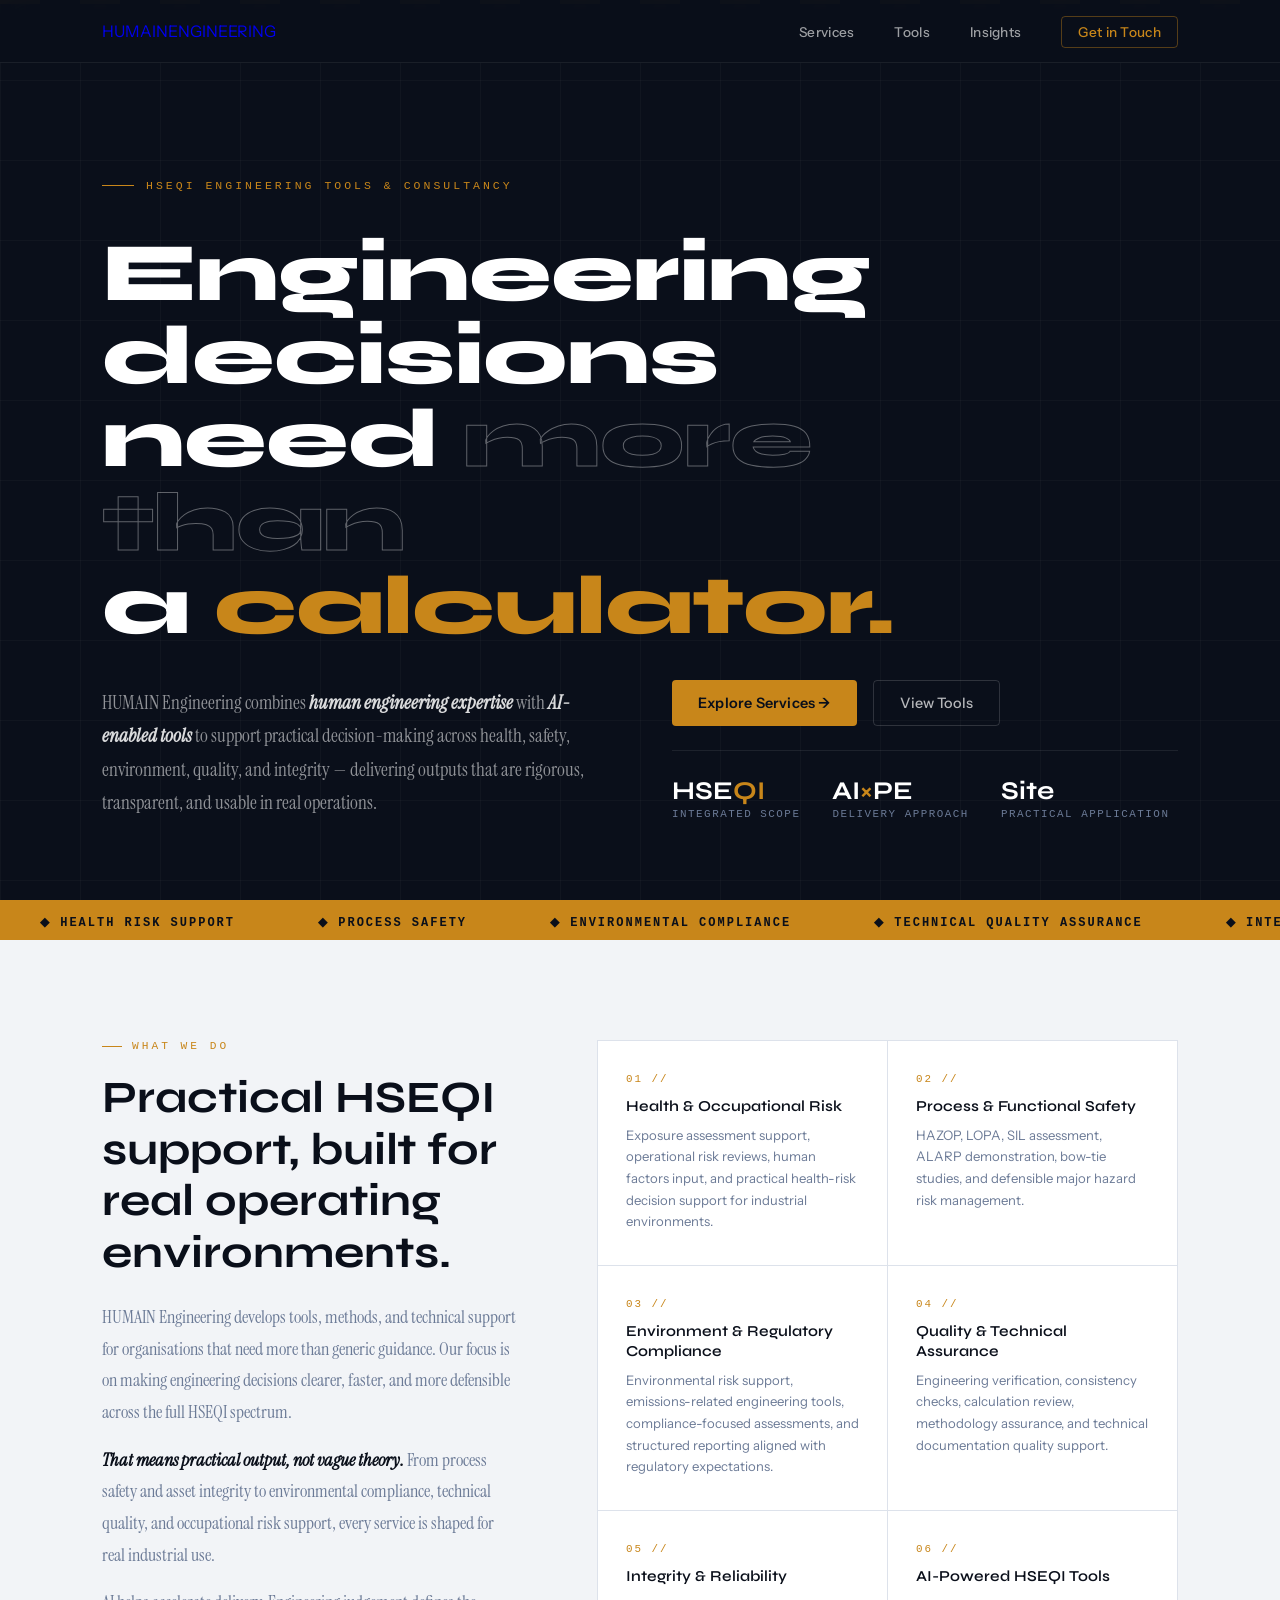
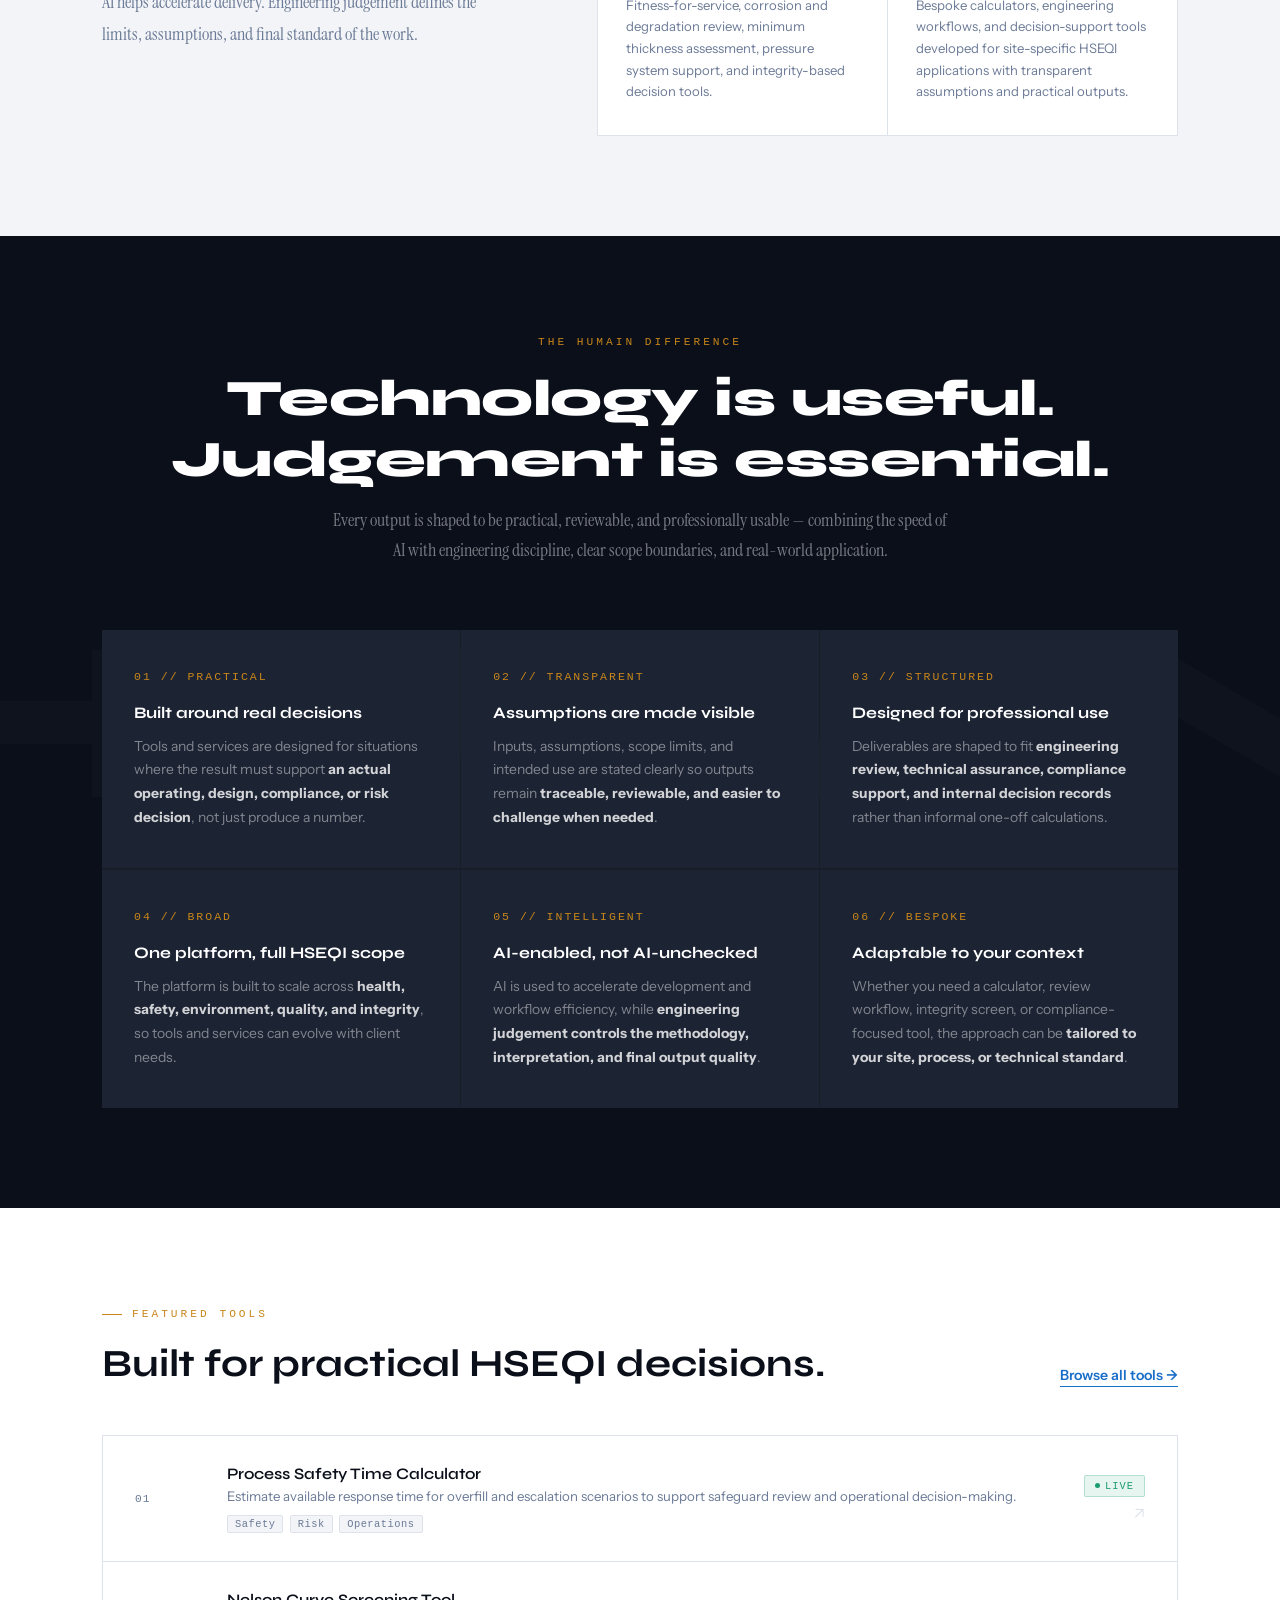
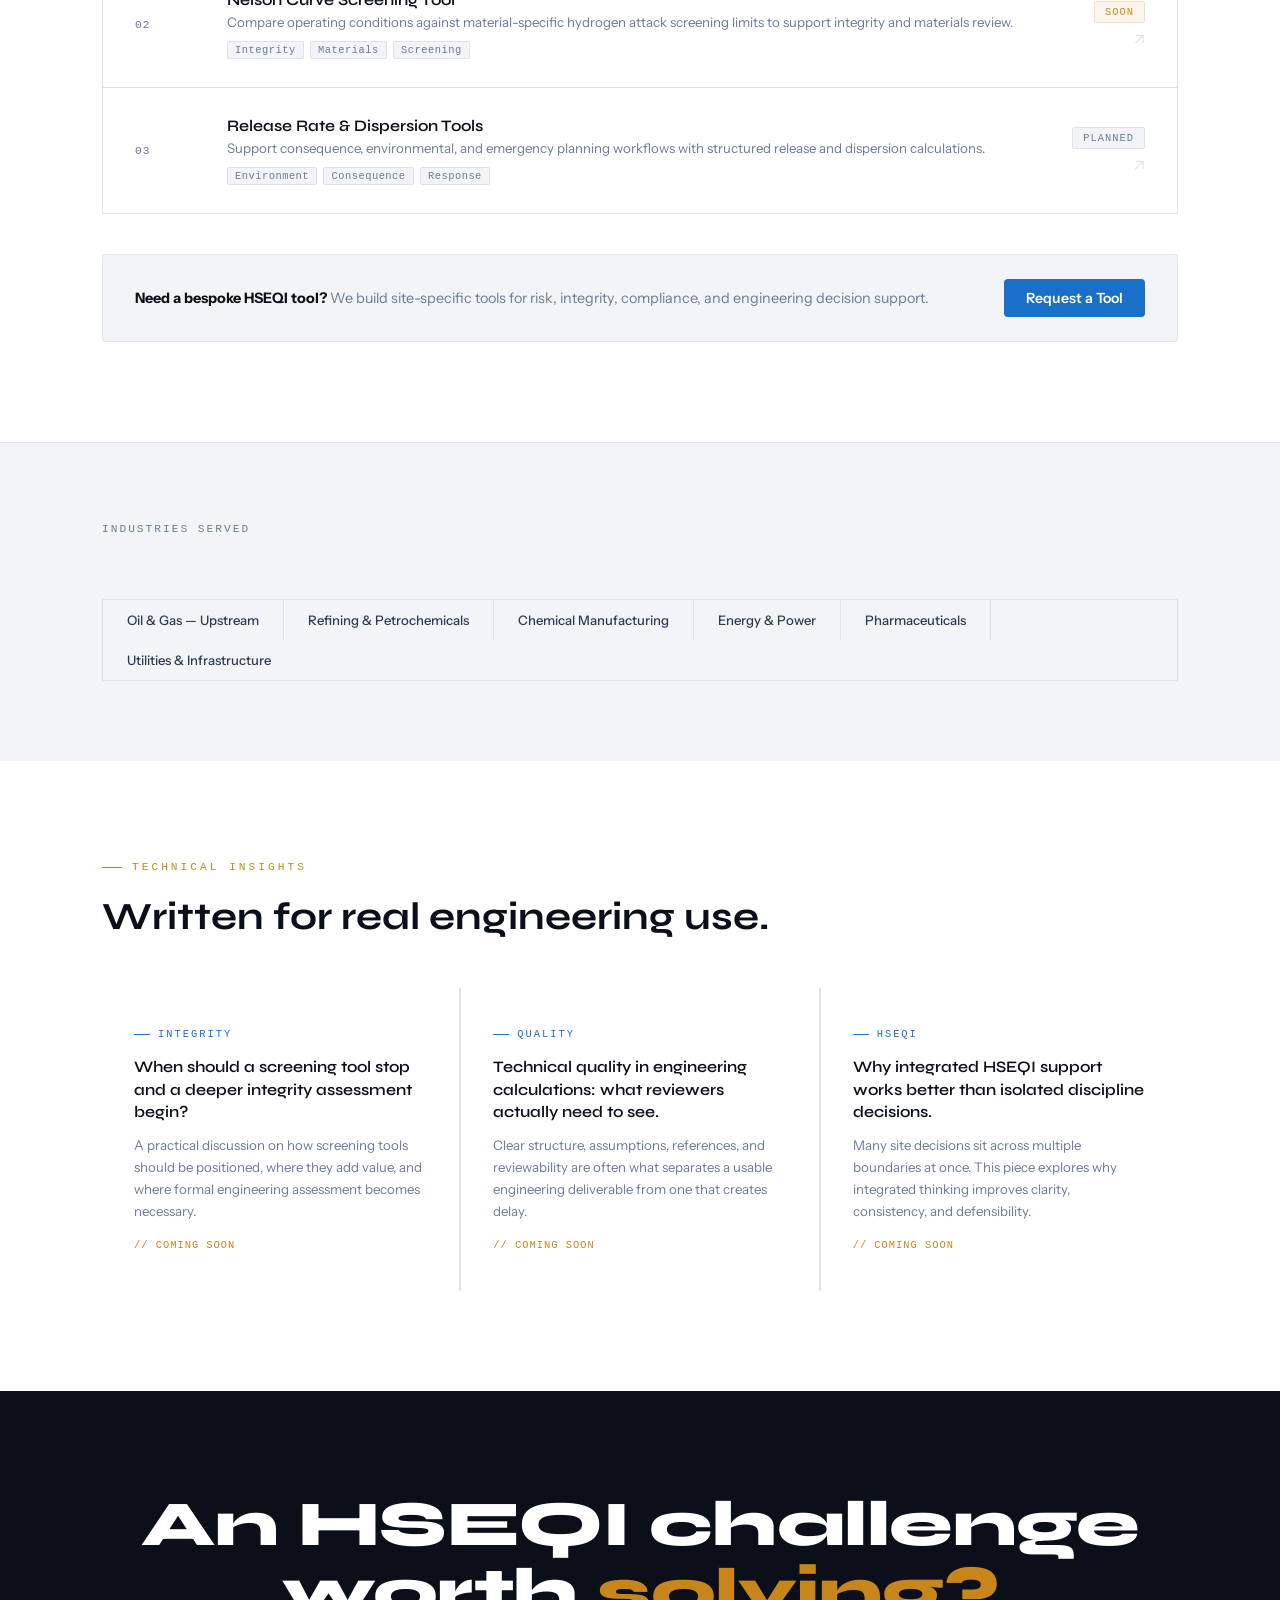
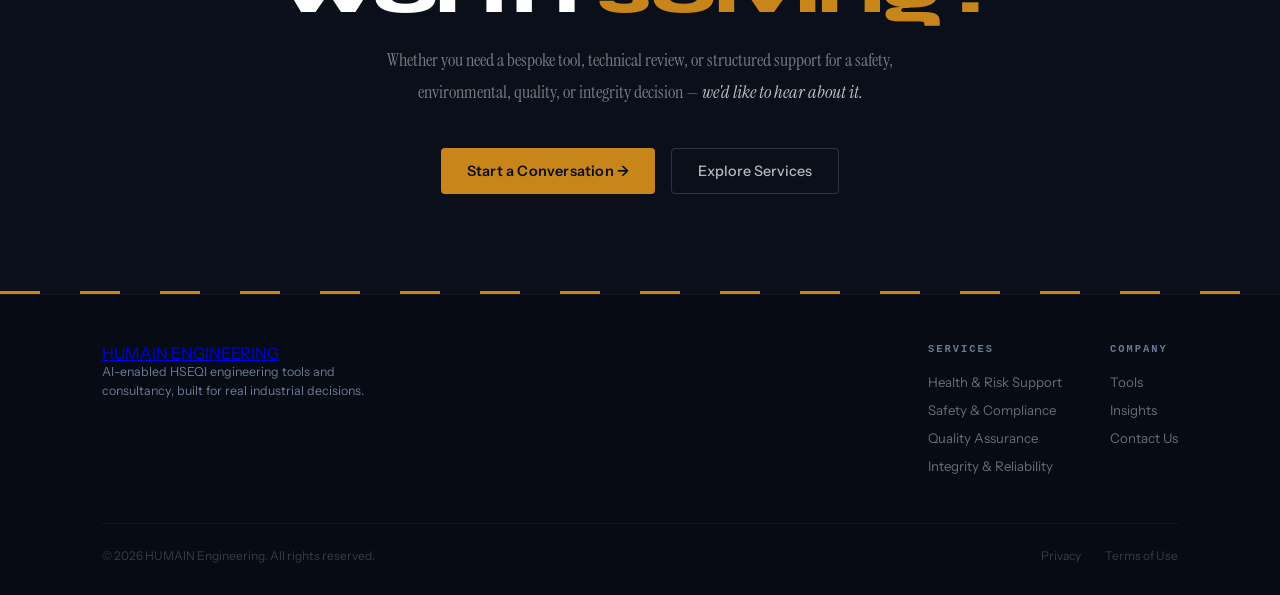
==== commit be3fa5d1: "Update index.html" ====
--- a/index.html
+++ b/index.html
@@ -583,7 +583,7 @@
 <nav aria-label="Primary navigation">
   <div class="nav-inner">
     <a href="/" class="nav-brand">
-      <span class="nav-brand-hum">HUM</span><span class="nav-brand-ai">AI</span><span class="nav-brand-rest">N ENGINEERING</span>
+      <span class="snb-hum">HUM</span><span class="snb-ai">AI</span><span class="snb-hum">N</span><span class="snb-eng">ENGINEERING</span>
     </a>
     <ul class="nav-links">
       <li><a href="/services/">Services</a></li>
@@ -886,7 +886,7 @@
   <div class="container">
     <div class="footer-inner">
       <div class="footer-brand">
-        <div class="footer-brand-name">HUM<span>AI</span>N ENGINEERING</div>
+       <a href="/" class="site-nav-brand">HUM<span class="snb-ai">AI</span>N <span class="snb-eng">ENGINEERING</span></a>
         <div class="footer-brand-tag">AI-enabled HSEQI engineering tools and consultancy, built for real industrial decisions.</div>
       </div>
       <div class="footer-nav">
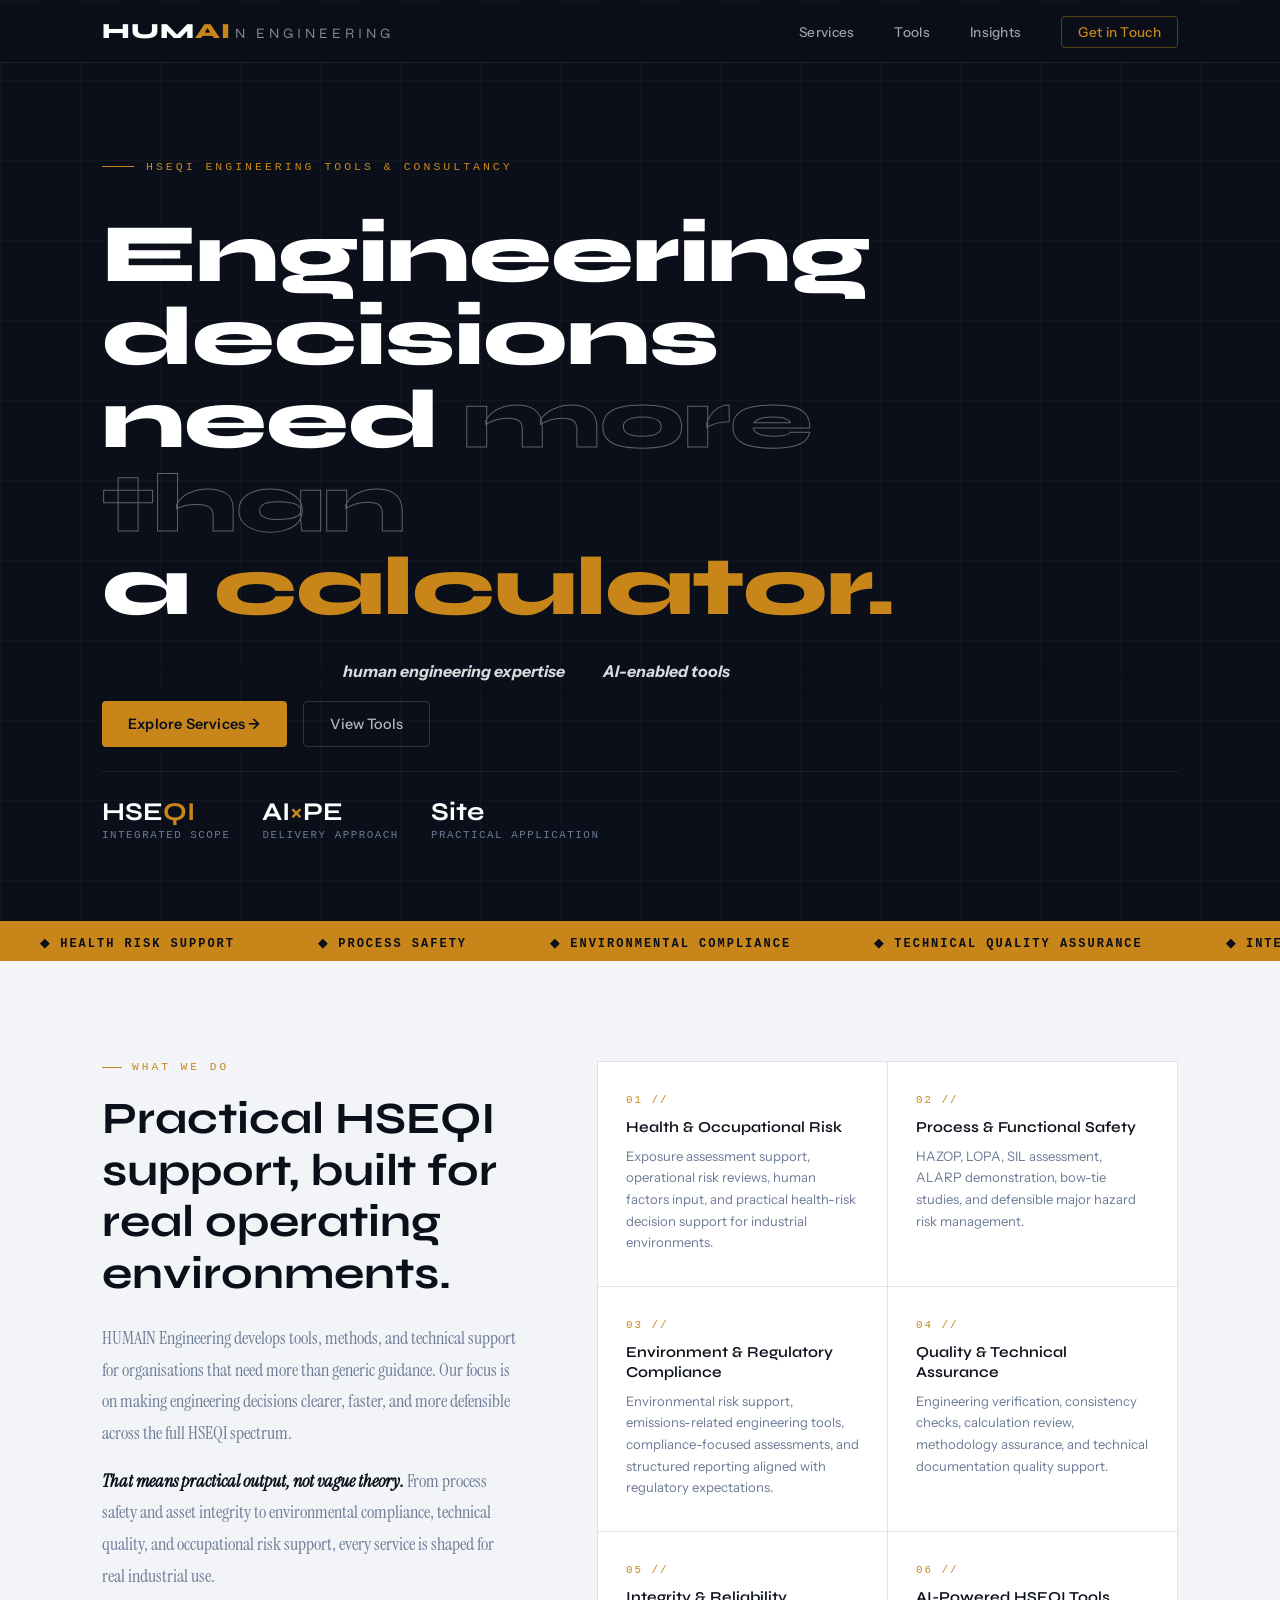
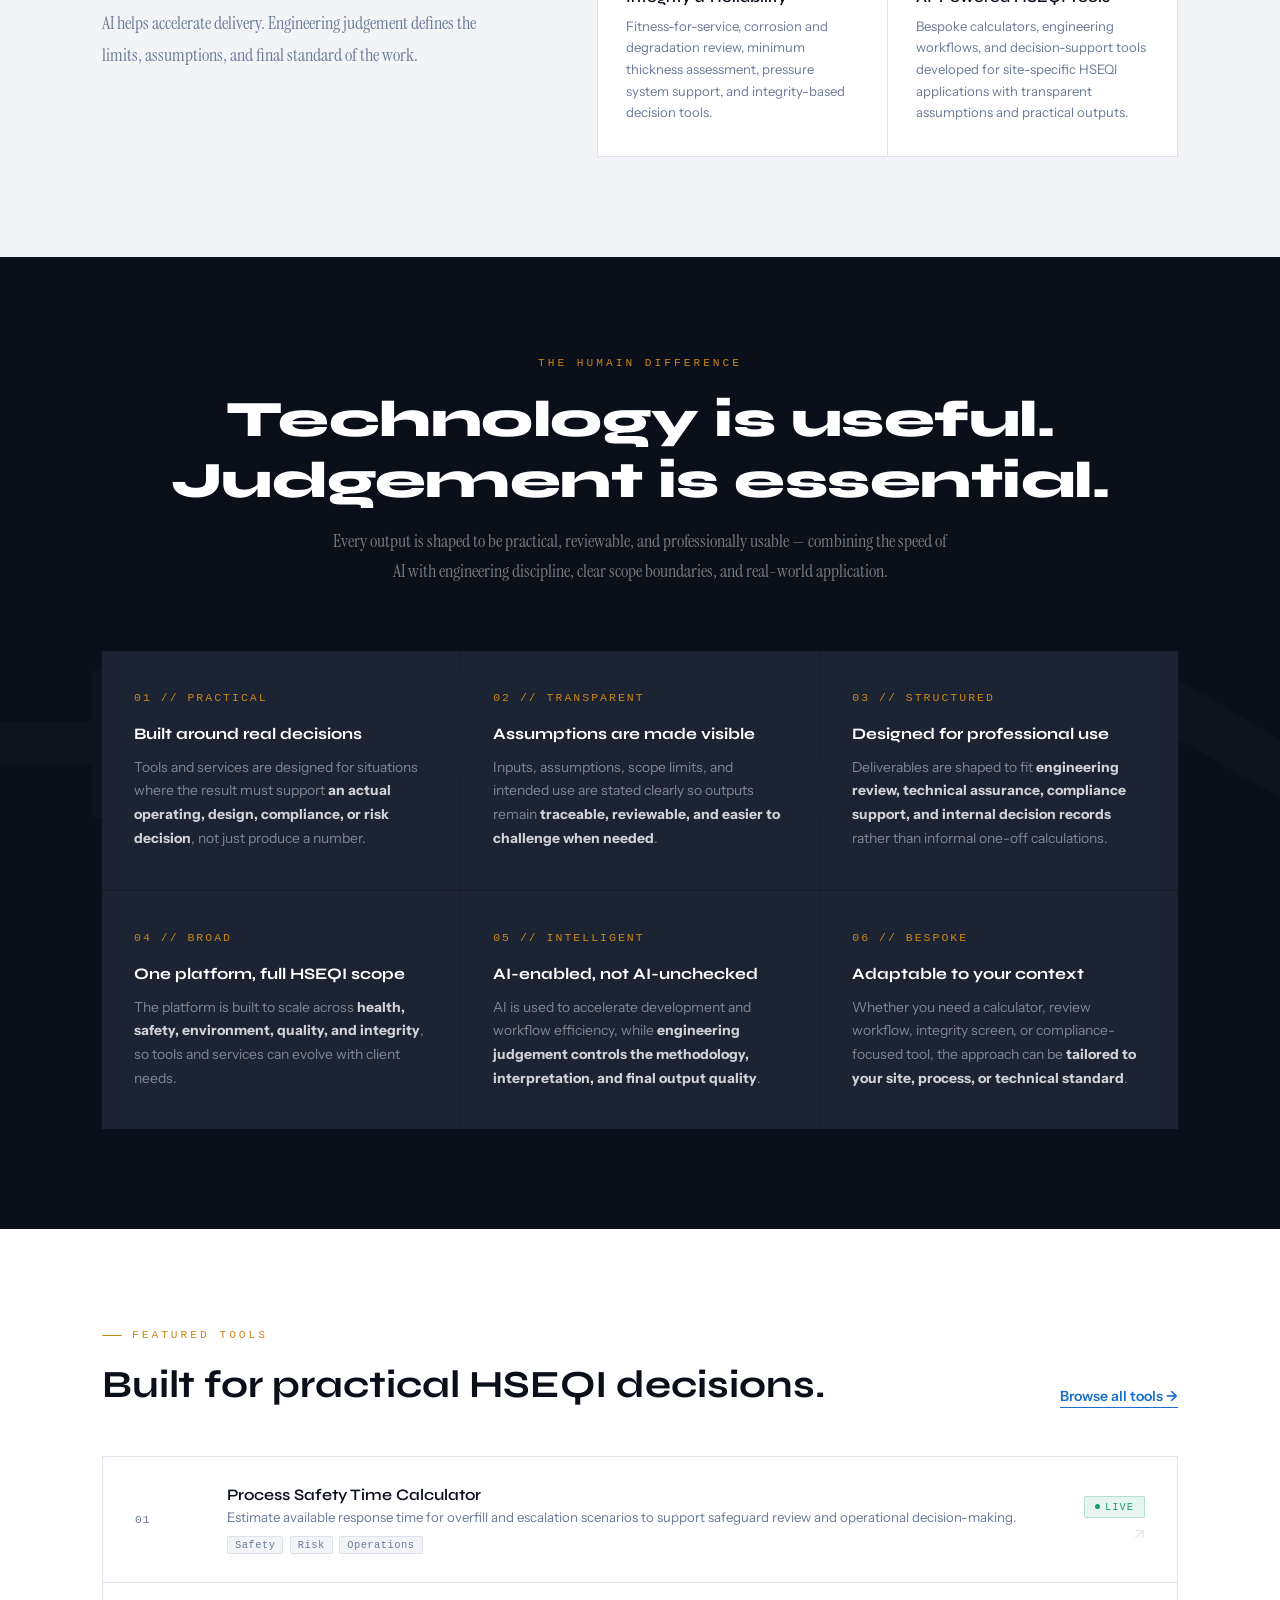
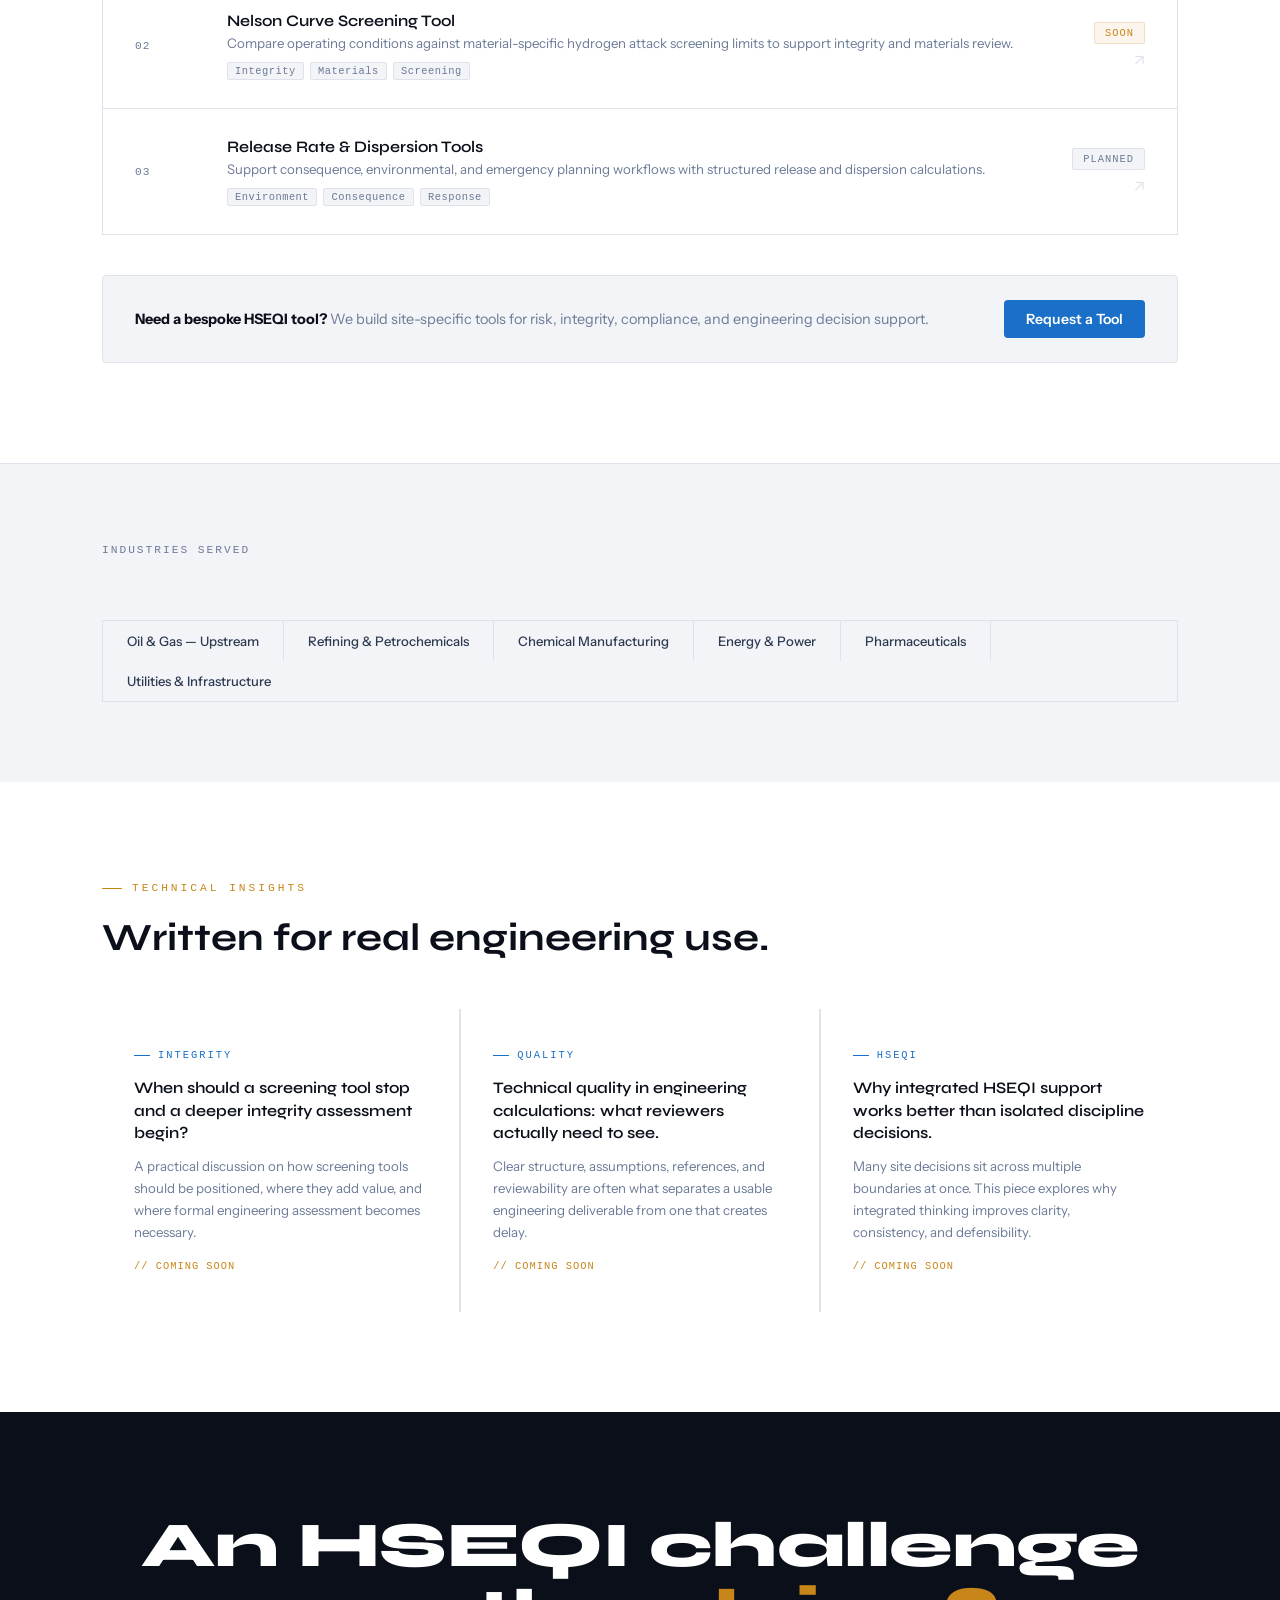
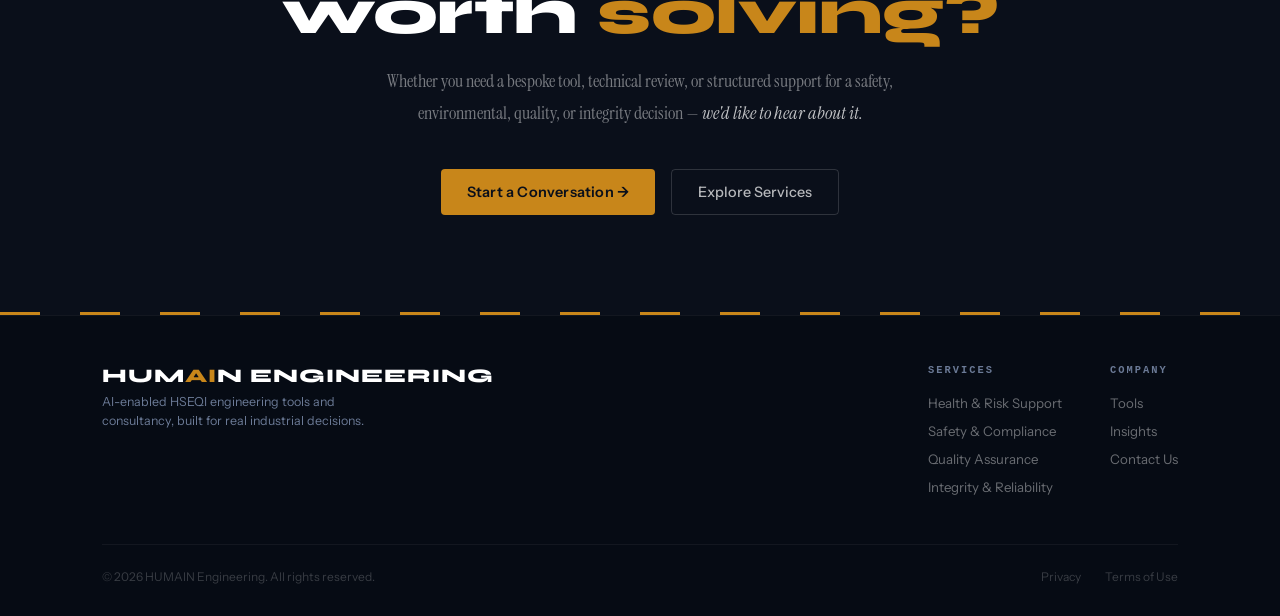
==== commit 8e65c05e: "Update index.html" ====
--- a/index.html
+++ b/index.html
@@ -8,64 +8,25 @@
   <link rel="preconnect" href="https://fonts.googleapis.com">
   <link href="https://fonts.googleapis.com/css2?family=Syne:wght@400;600;700;800&family=Instrument+Sans:wght@400;500;600&family=Instrument+Serif:ital@0;1&display=swap" rel="stylesheet">
   <style>
-    :root {
-      --ink:       #0a0f1a;
-      --ink-soft:  #1c2333;
-      --steel:     #2d3a52;
-      --fog:       #f2f4f7;
-      --white:     #ffffff;
-      --rule:      #dde2eb;
-      --accent:    #c8861a;
-      --accent2:   #1a6fc8;
-      --muted:     #6b7a96;
-      --live:      #1a9e6f;
-    }
-
-    *, *::before, *::after { box-sizing: border-box; margin: 0; padding: 0; }
-    html { scroll-behavior: smooth; font-size: 16px; }
-
-    body {
-      font-family: 'Instrument Sans', sans-serif;
-      background: var(--white);
-      color: var(--ink);
-      overflow-x: hidden;
-    }
-
-    .container { max-width: 1140px; margin: 0 auto; padding: 0 2rem; }
-    .mono { font-family: 'Courier New', monospace; }
+.mono { font-family: 'Courier New', monospace; }
 
     a:focus-visible, button:focus-visible {
       outline: 2px solid var(--accent);
       outline-offset: 3px;
     }
 
-    nav {
-      position: fixed; top: 0; left: 0; right: 0; z-index: 200;
-      background: rgba(10,15,26,0.96);
-      backdrop-filter: blur(16px);
-      border-bottom: 1px solid rgba(255,255,255,0.07);
-    }
-    .nav-inner {
-      max-width: 1140px; margin: 0 auto; padding: 0 2rem;
-      height: 62px; display: flex; align-items: center; justify-content: space-between;
-    }
-    .nav-brand {
-      display: flex; align-items: baseline; gap: 0; text-decoration: none;
-    }
-    .nav-brand-hum { font-family:'Syne',sans-serif; font-weight:800; font-size:1.35rem; color:var(--white); letter-spacing:1px; }
-    .nav-brand-ai { font-family:'Syne',sans-serif; font-weight:800; font-size:1.35rem; color:var(--accent); letter-spacing:1px; }
-    .nav-brand-rest { font-family:'Syne',sans-serif; font-weight:400; font-size:0.9rem; color:rgba(255,255,255,0.5); letter-spacing:4px; margin-left:4px; }
-
-    .nav-links { display:flex; align-items:center; gap:2.5rem; list-style:none; }
-    .nav-links a { color:rgba(255,255,255,0.6); text-decoration:none; font-size:0.85rem; font-weight:500; letter-spacing:0.3px; transition:color 0.2s; }
-    .nav-links a:hover { color:var(--white); }
-    .nav-links .nav-contact {
-      color: var(--accent) !important;
-      border: 1px solid rgba(200,134,26,0.4);
-      padding: 7px 16px; border-radius: 4px;
-      transition: all 0.2s !important;
-    }
-    .nav-links .nav-contact:hover { background: var(--accent); color: var(--ink) !important; border-color: var(--accent); }
+    
+    
+    
+    
+    
+    
+
+    
+    
+    
+    
+    
 
     .hero {
       min-height: 100vh;
@@ -126,10 +87,7 @@
     }
     .hero h1 .amber { color: var(--accent); -webkit-text-stroke: 0; }
 
-    .hero-body {
-      display: grid; grid-template-columns: 1fr 1fr; gap: 4rem;
-      align-items: end;
-    }
+    .hero-
 
     .hero-desc {
       font-family: 'Instrument Serif', serif;
@@ -512,42 +470,20 @@
     .cta-inner p em { color: rgba(255,255,255,0.75); font-style: italic; }
     .cta-actions { display: flex; justify-content: center; gap: 1rem; flex-wrap: wrap; }
 
-    footer {
-      background: #060b14;
-      border-top: 1px solid rgba(255,255,255,0.05);
-      padding: 3rem 0 2rem;
-    }
-    .footer-inner {
-      display: flex; justify-content: space-between;
-      align-items: flex-start; flex-wrap: wrap; gap: 2rem;
-    }
-    .footer-brand-name {
-      font-family: 'Syne', sans-serif; font-weight: 800;
-      font-size: 1.2rem; color: var(--white); letter-spacing: 1px;
-      margin-bottom: 0.4rem;
-    }
-    .footer-brand-name span { color: var(--accent); }
-    .footer-brand-tag { font-size: 0.78rem; color: var(--muted); line-height: 1.5; max-width: 290px; }
-    .footer-nav { display: flex; gap: 3rem; flex-wrap: wrap; }
-    .footer-col h4 {
-      font-family: 'Courier New', monospace;
-      font-size: 0.65rem; color: var(--muted);
-      text-transform: uppercase; letter-spacing: 2px;
-      margin-bottom: 1rem;
-    }
-    .footer-col ul { list-style: none; display: flex; flex-direction: column; gap: 0.5rem; }
-    .footer-col a { font-size: 0.83rem; color: rgba(255,255,255,0.4); text-decoration: none; transition: color 0.2s; }
-    .footer-col a:hover { color: var(--white); }
-    .footer-bottom {
-      margin-top: 3rem; padding-top: 1.5rem;
-      border-top: 1px solid rgba(255,255,255,0.05);
-      display: flex; justify-content: space-between; align-items: center;
-      flex-wrap: wrap; gap: 1rem;
-    }
-    .footer-copy { font-size: 0.75rem; color: rgba(255,255,255,0.2); }
-    .footer-legal { display: flex; gap: 1.5rem; }
-    .footer-legal a { font-size: 0.75rem; color: rgba(255,255,255,0.2); text-decoration: none; }
-    .footer-legal a:hover { color: rgba(255,255,255,0.5); }
+    
+    
+    
+    
+    
+    
+    
+    
+    
+    
+    
+    
+    
+    
 
     .reveal { opacity:0; transform:translateY(28px); transition:opacity 0.65s ease, transform 0.65s ease; }
     .reveal.visible { opacity:1; transform:translateY(0); }
@@ -560,30 +496,27 @@
       .intro-right { grid-template-columns:1fr; }
       .diff-cards { grid-template-columns:1fr; }
       .insights-grid { grid-template-columns:1fr; }
-      .hero-body { grid-template-columns:1fr; gap:2.5rem; }
+      .hero-
       .tool-row { grid-template-columns:40px 1fr; }
       .tool-row-status { display:none; }
-      .footer-nav { gap:2rem; }
-    }
-    @media(max-width:600px) {
-      .nav-links { display:none; }
-      .hero-credentials { gap:1.5rem; }
+      
       .industries-list { flex-direction:column; }
       .industry-item { border-right:none; border-bottom:1px solid var(--rule); }
     }
     @media (prefers-reduced-motion: reduce) {
-      html { scroll-behavior: auto; }
+      
       .reveal { opacity: 1; transform: none; transition: none; }
       .ticker-track, .sb-live::before { animation: none; }
     }
   </style>
+  <link rel="stylesheet" href="/humain.css">
 </head>
 <body>
 
 <nav aria-label="Primary navigation">
   <div class="nav-inner">
     <a href="/" class="nav-brand">
-      <span class="snb-hum">HUM</span><span class="snb-ai">AI</span><span class="snb-hum">N</span><span class="snb-eng">ENGINEERING</span>
+      <span class="nav-brand-hum">HUM</span><span class="nav-brand-ai">AI</span><span class="nav-brand-rest">N ENGINEERING</span>
     </a>
     <ul class="nav-links">
       <li><a href="/services/">Services</a></li>
@@ -886,7 +819,7 @@
   <div class="container">
     <div class="footer-inner">
       <div class="footer-brand">
-       <a href="/" class="site-nav-brand">HUM<span class="snb-ai">AI</span>N <span class="snb-eng">ENGINEERING</span></a>
+        <div class="footer-brand-name">HUM<span>AI</span>N ENGINEERING</div>
         <div class="footer-brand-tag">AI-enabled HSEQI engineering tools and consultancy, built for real industrial decisions.</div>
       </div>
       <div class="footer-nav">
--- a/humain.css
+++ b/humain.css
@@ -0,0 +1,168 @@
+/* ═══════════════════════════════════════════════════════════
+   HUMAIN Engineering — Shared Stylesheet
+   humain.css | v1.0 | 2026
+   Upload to repo root. Referenced by all pages.
+   ═══════════════════════════════════════════════════════════ */
+
+@import url('https://fonts.googleapis.com/css2?family=Syne:wght@400;700;800&family=Instrument+Sans:wght@400;500;600&display=swap');
+
+/* ── VARIABLES ── */
+:root {
+      --ink:       #0a0f1a;
+      --ink-soft:  #1c2333;
+      --steel:     #2d3a52;
+      --fog:       #f2f4f7;
+      --white:     #ffffff;
+      --rule:      #dde2eb;
+      --accent:    #c8861a;
+      --accent2:   #1a6fc8;
+      --muted:     #6b7a96;
+      --live:      #1a9e6f;
+    }
+
+    *, *::before, *::after { box-sizing: border-box; margin: 0; padding: 0; }
+    html { scroll-behavior: smooth; font-size: 16px; }
+
+    body {
+      font-family: 'Instrument Sans', sans-serif;
+      background: var(--white);
+      color: var(--ink);
+      overflow-x: hidden;
+    }
+
+    .container { max-width: 1140px; margin: 0 auto; padding: 0 2rem; }
+    .mono { font-family: 'Courier New', monospace; }
+
+    a:focus-visible, button:focus-visible {
+      outline: 2px solid var(--accent);
+      outline-offset: 3px;
+    }
+
+/* ── MAIN SITE NAV ── */
+nav {
+      position: fixed; top: 0; left: 0; right: 0; z-index: 200;
+      background: rgba(10,15,26,0.96);
+      backdrop-filter: blur(16px);
+      border-bottom: 1px solid rgba(255,255,255,0.07);
+    }
+    .nav-inner {
+      max-width: 1140px; margin: 0 auto; padding: 0 2rem;
+      height: 62px; display: flex; align-items: center; justify-content: space-between;
+    }
+    .nav-brand {
+      display: flex; align-items: baseline; gap: 0; text-decoration: none;
+    }
+    .nav-brand-hum { font-family:'Syne',sans-serif; font-weight:800; font-size:1.35rem; color:var(--white); letter-spacing:1px; }
+    .nav-brand-ai { font-family:'Syne',sans-serif; font-weight:800; font-size:1.35rem; color:var(--accent); letter-spacing:1px; }
+    .nav-brand-rest { font-family:'Syne',sans-serif; font-weight:400; font-size:0.9rem; color:rgba(255,255,255,0.5); letter-spacing:4px; margin-left:4px; }
+
+    .nav-links { display:flex; align-items:center; gap:2.5rem; list-style:none; }
+    .nav-links a { color:rgba(255,255,255,0.6); text-decoration:none; font-size:0.85rem; font-weight:500; letter-spacing:0.3px; transition:color 0.2s; }
+    .nav-links a:hover { color:var(--white); }
+    .nav-links .nav-contact {
+      color: var(--accent) !important;
+      border: 1px solid rgba(200,134,26,0.4);
+      padding: 7px 16px; border-radius: 4px;
+      transition: all 0.2s !important;
+    }
+    .nav-links .nav-contact:hover { background: var(--accent); color: var(--ink) !important; border-color: var(--accent); }
+
+/* ── FOOTER ── */
+footer {
+      background: #060b14;
+      border-top: 1px solid rgba(255,255,255,0.05);
+      padding: 3rem 0 2rem;
+    }
+    .footer-inner {
+      display: flex; justify-content: space-between;
+      align-items: flex-start; flex-wrap: wrap; gap: 2rem;
+    }
+    .footer-brand-name {
+      font-family: 'Syne', sans-serif; font-weight: 800;
+      font-size: 1.2rem; color: var(--white); letter-spacing: 1px;
+      margin-bottom: 0.4rem;
+    }
+    .footer-brand-name span { color: var(--accent); }
+    .footer-brand-tag { font-size: 0.78rem; color: var(--muted); line-height: 1.5; max-width: 290px; }
+    .footer-nav { display: flex; gap: 3rem; flex-wrap: wrap; }
+    .footer-col h4 {
+      font-family: 'Courier New', monospace;
+      font-size: 0.65rem; color: var(--muted);
+      text-transform: uppercase; letter-spacing: 2px;
+      margin-bottom: 1rem;
+    }
+    .footer-col ul { list-style: none; display: flex; flex-direction: column; gap: 0.5rem; }
+    .footer-col a { font-size: 0.83rem; color: rgba(255,255,255,0.4); text-decoration: none; transition: color 0.2s; }
+    .footer-col a:hover { color: var(--white); }
+    .footer-bottom {
+      margin-top: 3rem; padding-top: 1.5rem;
+      border-top: 1px solid rgba(255,255,255,0.05);
+      display: flex; justify-content: space-between; align-items: center;
+      flex-wrap: wrap; gap: 1rem;
+    }
+    .footer-copy { font-size: 0.75rem; color: rgba(255,255,255,0.2); }
+    .footer-legal { display: flex; gap: 1.5rem; }
+    .footer-legal a { font-size: 0.75rem; color: rgba(255,255,255,0.2); text-decoration: none; }
+    .footer-legal a:hover { color: rgba(255,255,255,0.5); }
+
+    .reveal { opacity:0; transform:translateY(28px); transition:opacity 0.65s ease, transform 0.65s ease; }
+    .reveal.visible { opacity:1; transform:translateY(0); }
+    .reveal-d1 { transition-delay: 0.1s; }
+    .reveal-d2 { transition-delay: 0.2s; }
+    .reveal-d3 { transition-delay: 0.3s; }
+
+    @media(max-width:900px) {
+      .intro-grid { grid-template-columns:1fr; gap:3rem; }
+      .intro-right { grid-template-columns:1fr; }
+      .diff-cards { grid-template-columns:1fr; }
+      .insights-grid { grid-template-columns:1fr; }
+      .hero-body { grid-template-columns:1fr; gap:2.5rem; }
+      .tool-row { grid-template-columns:40px 1fr; }
+      .tool-row-status { display:none; }
+      .footer-nav { gap:2rem; }
+    }
+    @media(max-width:600px) {
+      .nav-links { display:none; }
+      .hero-credentials { gap:1.5rem; }
+      .industries-list { flex-direction:column; }
+      .industry-item { border-right:none; border-bottom:1px solid var(--rule); }
+    }
+    @media (prefers-reduced-motion: reduce) {
+      html { scroll-behavior: auto; }
+      .reveal { opacity: 1; transform: none; transition: none; }
+      .ticker-track, .sb-live::before { animation: none; }
+    }
+
+/* ── TOOL PAGES NAV (dark theme) ── */
+.tool-nav {
+  background: #0d1117;
+  border-bottom: 1px solid #222836;
+  padding: 0 24px;
+  height: 64px;
+  display: flex; align-items: center; justify-content: space-between;
+  position: sticky; top: 0; z-index: 100;
+}
+.site-nav-brand {
+  display: flex; align-items: baseline; gap: 0; text-decoration: none;
+  font-family: Arial, sans-serif; font-weight: 800; font-size: 1.05rem;
+  color: #fff; letter-spacing: 1px;
+}
+.snb-ai  { color: #e6a817; }
+.snb-eng {
+  font-weight: 400; font-size: 0.82rem;
+  color: rgba(255,255,255,0.45); letter-spacing: 3px; margin-left: 8px;
+}
+.site-nav-links { display: flex; align-items: center; gap: 20px; list-style: none; }
+.site-nav-links a {
+  color: rgba(255,255,255,0.6); text-decoration: none;
+  font-size: 12px; font-weight: bold; font-family: Arial, sans-serif;
+  padding: 3px 0; border-bottom: 2px solid transparent; transition: all 0.2s;
+}
+.site-nav-links a:hover { color: #fff; border-bottom-color: #e6a817; }
+.site-nav-links .nav-cta {
+  border: 1px solid #e6a817; color: #e6a817;
+  padding: 6px 14px; border-radius: 4px;
+  font-size: 12px; font-weight: bold; font-family: Arial, sans-serif;
+  text-decoration: none; transition: all 0.2s;
+}
+.site-nav-links .nav-cta:hover { background: #e6a817; color: #0d1117; border-bottom: none; }
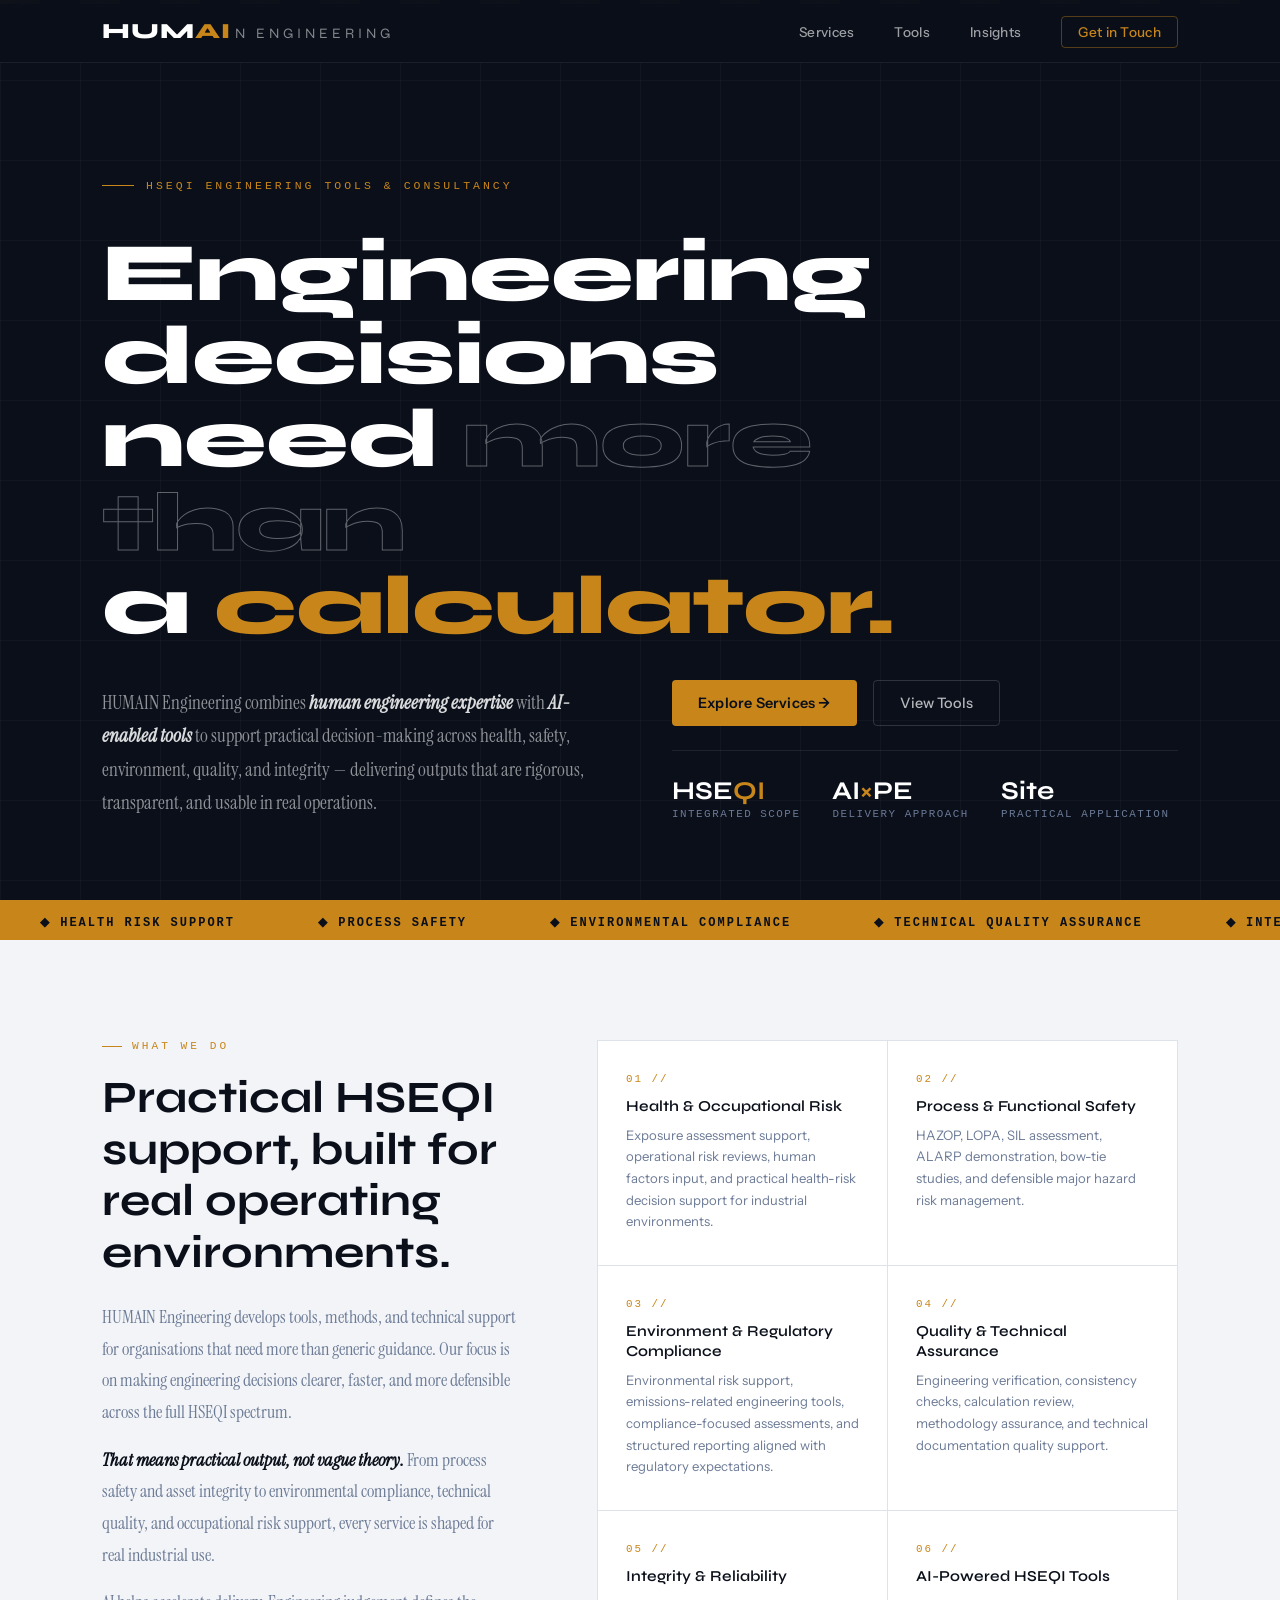
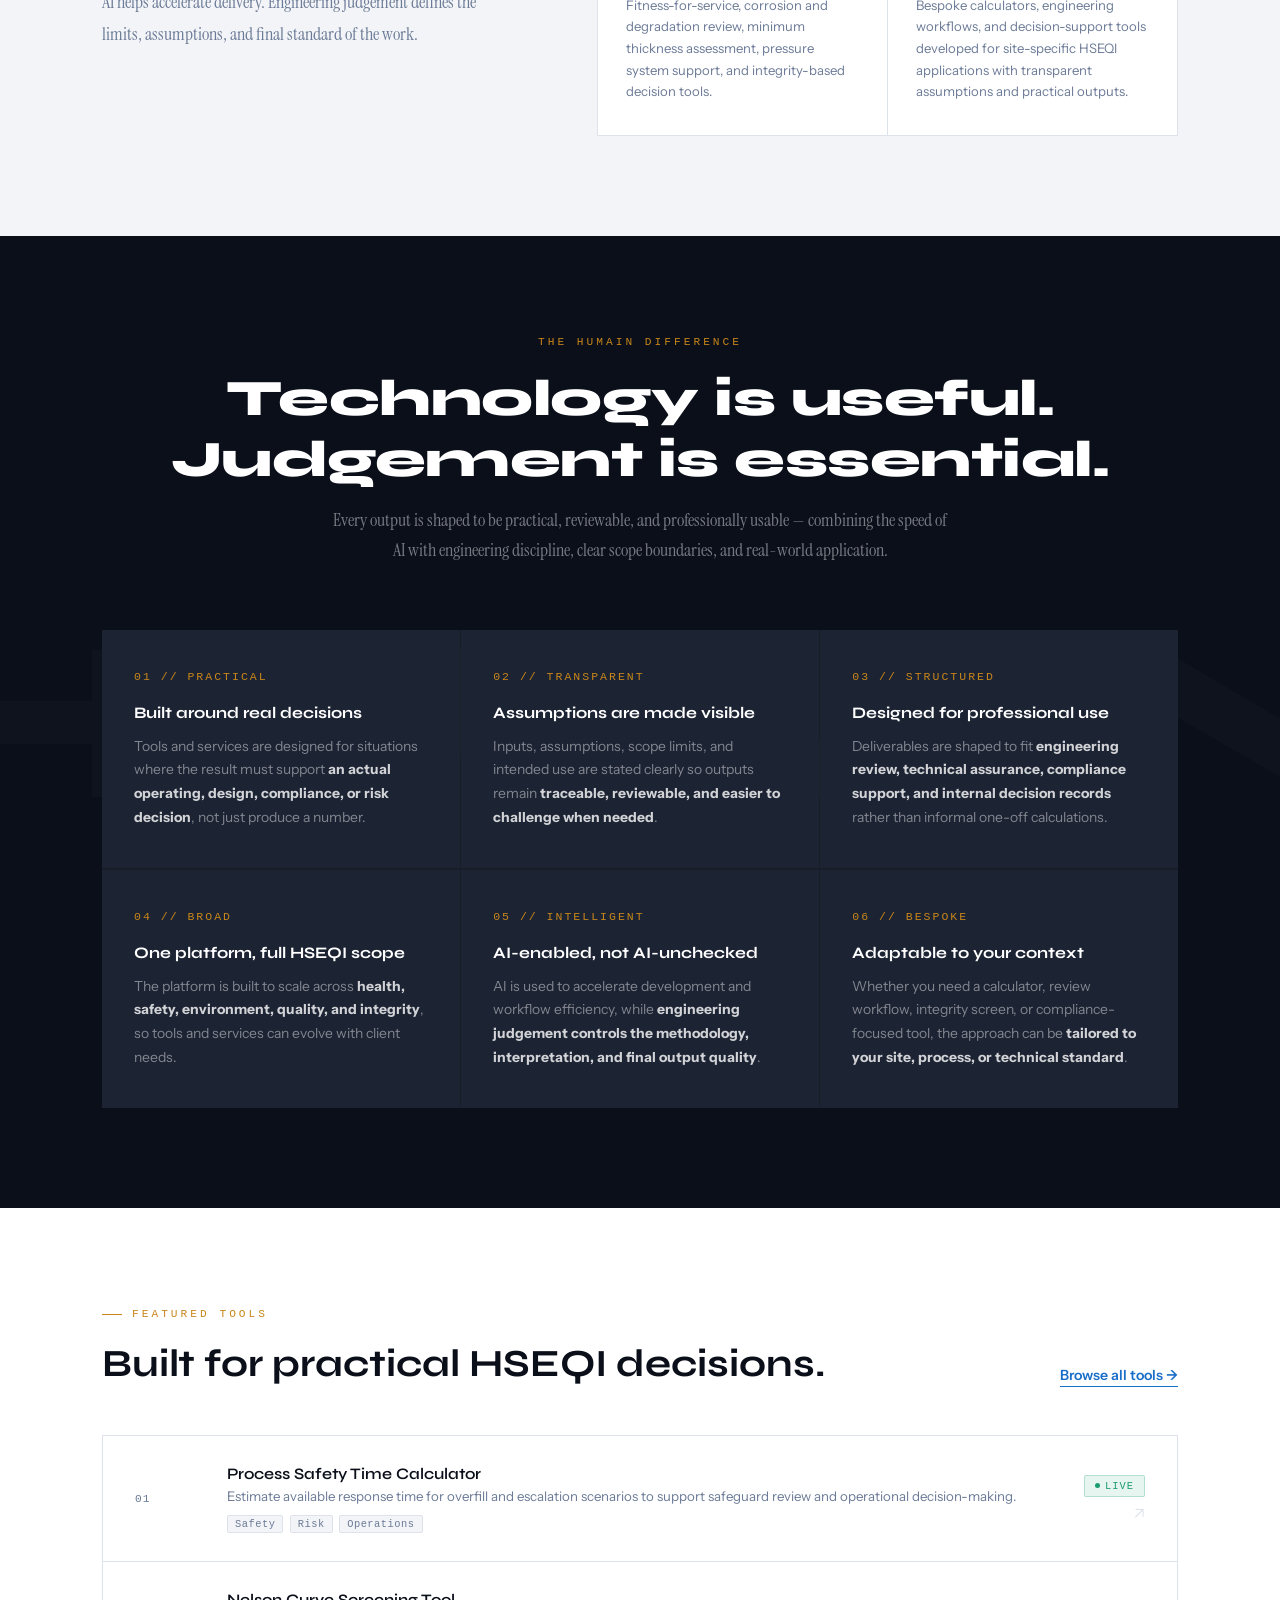
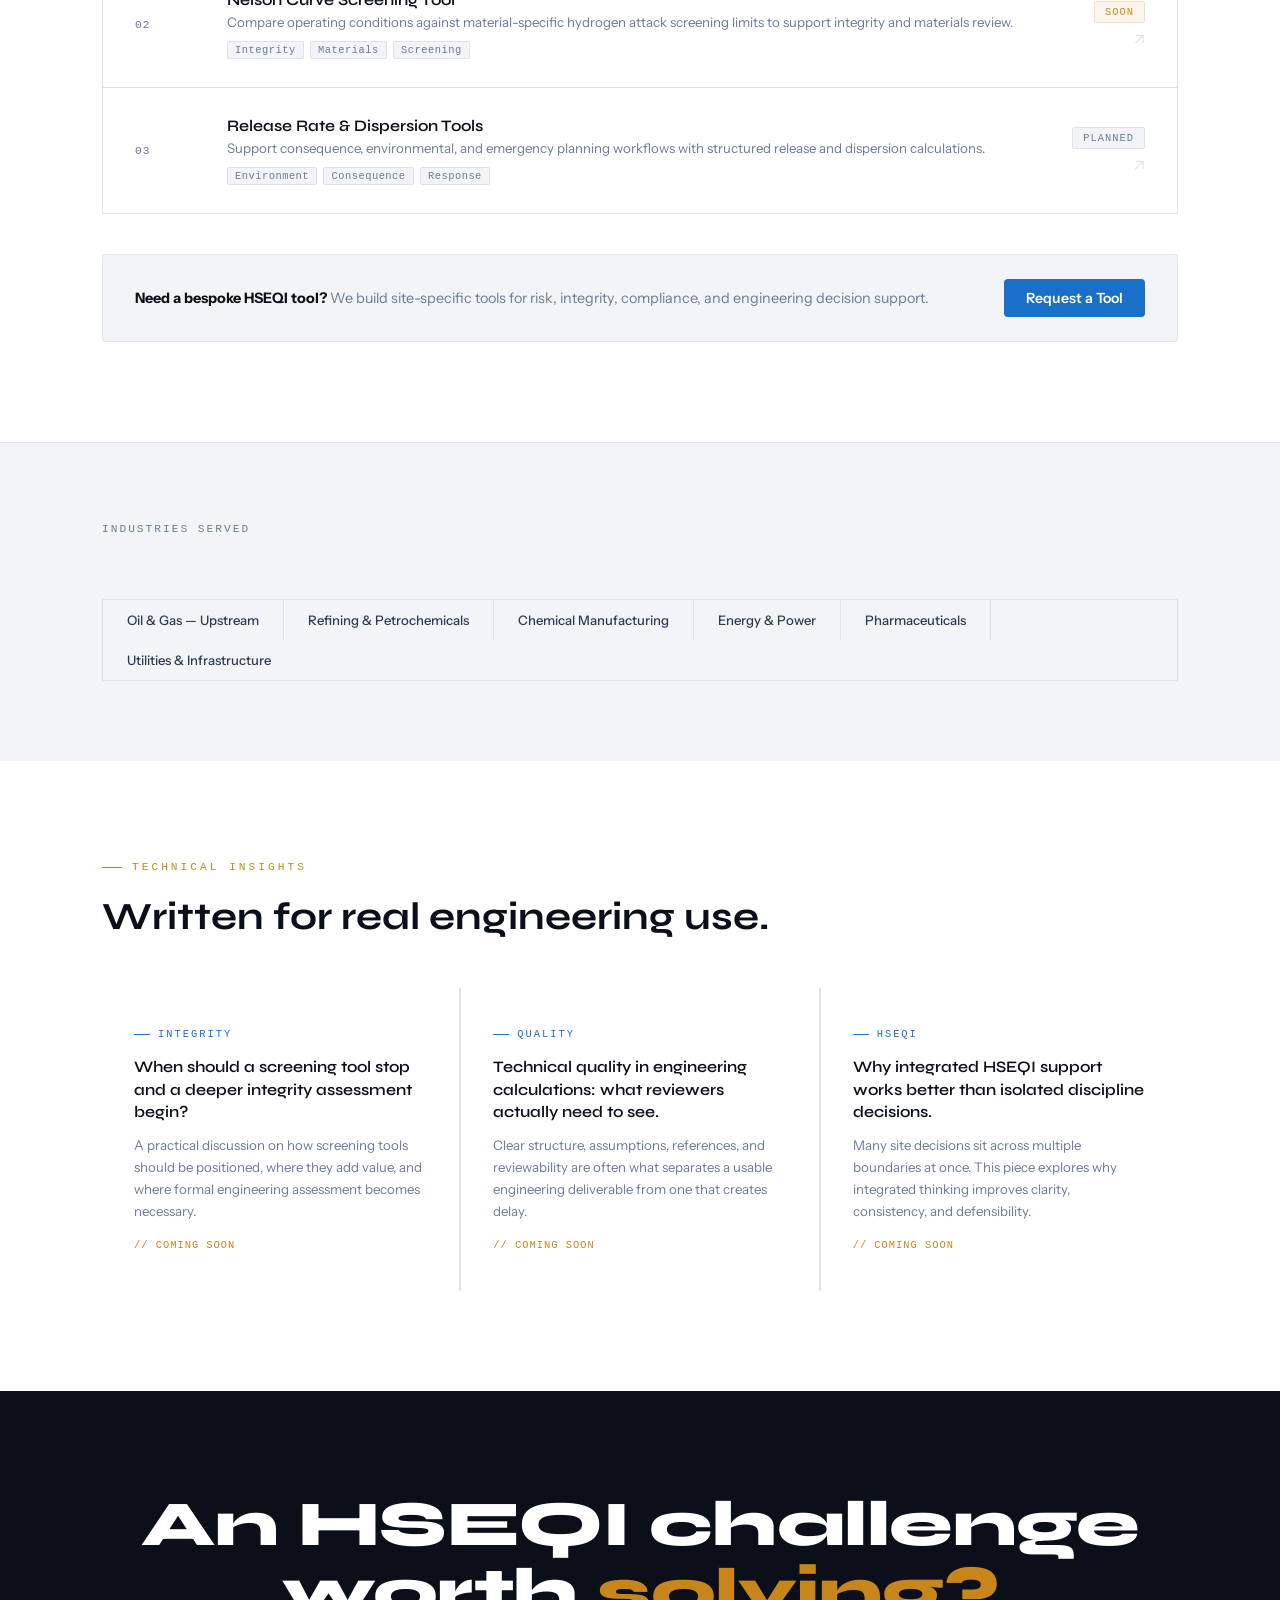
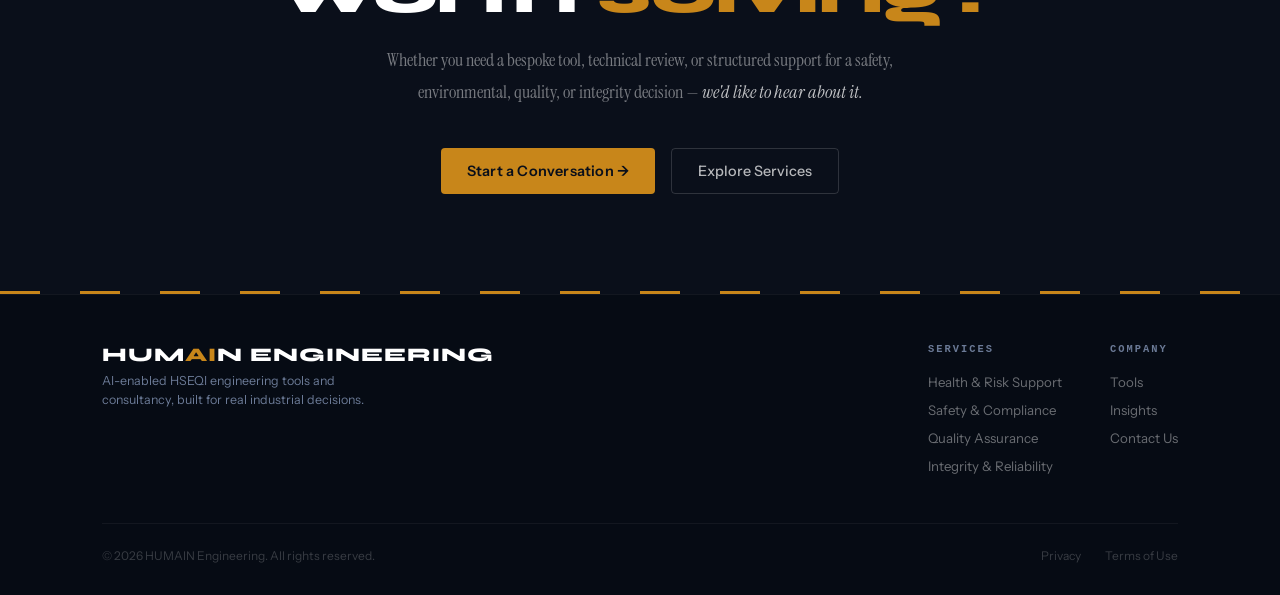
==== commit 2f90a603: "Update index.html" ====
--- a/index.html
+++ b/index.html
@@ -8,25 +8,64 @@
   <link rel="preconnect" href="https://fonts.googleapis.com">
   <link href="https://fonts.googleapis.com/css2?family=Syne:wght@400;600;700;800&family=Instrument+Sans:wght@400;500;600&family=Instrument+Serif:ital@0;1&display=swap" rel="stylesheet">
   <style>
-.mono { font-family: 'Courier New', monospace; }
+    :root {
+      --ink:       #0a0f1a;
+      --ink-soft:  #1c2333;
+      --steel:     #2d3a52;
+      --fog:       #f2f4f7;
+      --white:     #ffffff;
+      --rule:      #dde2eb;
+      --accent:    #c8861a;
+      --accent2:   #1a6fc8;
+      --muted:     #6b7a96;
+      --live:      #1a9e6f;
+    }
+
+    *, *::before, *::after { box-sizing: border-box; margin: 0; padding: 0; }
+    html { scroll-behavior: smooth; font-size: 16px; }
+
+    body {
+      font-family: 'Instrument Sans', sans-serif;
+      background: var(--white);
+      color: var(--ink);
+      overflow-x: hidden;
+    }
+
+    .container { max-width: 1140px; margin: 0 auto; padding: 0 2rem; }
+    .mono { font-family: 'Courier New', monospace; }
 
     a:focus-visible, button:focus-visible {
       outline: 2px solid var(--accent);
       outline-offset: 3px;
     }
 
-    
-    
-    
-    
-    
-    
-
-    
-    
-    
-    
-    
+    nav {
+      position: fixed; top: 0; left: 0; right: 0; z-index: 200;
+      background: rgba(10,15,26,0.96);
+      backdrop-filter: blur(16px);
+      border-bottom: 1px solid rgba(255,255,255,0.07);
+    }
+    .nav-inner {
+      max-width: 1140px; margin: 0 auto; padding: 0 2rem;
+      height: 62px; display: flex; align-items: center; justify-content: space-between;
+    }
+    .nav-brand {
+      display: flex; align-items: baseline; gap: 0; text-decoration: none;
+    }
+    .nav-brand-hum { font-family:'Syne',sans-serif; font-weight:800; font-size:1.35rem; color:var(--white); letter-spacing:1px; }
+    .nav-brand-ai { font-family:'Syne',sans-serif; font-weight:800; font-size:1.35rem; color:var(--accent); letter-spacing:1px; }
+    .nav-brand-rest { font-family:'Syne',sans-serif; font-weight:400; font-size:0.9rem; color:rgba(255,255,255,0.5); letter-spacing:4px; margin-left:4px; }
+
+    .nav-links { display:flex; align-items:center; gap:2.5rem; list-style:none; }
+    .nav-links a { color:rgba(255,255,255,0.6); text-decoration:none; font-size:0.85rem; font-weight:500; letter-spacing:0.3px; transition:color 0.2s; }
+    .nav-links a:hover { color:var(--white); }
+    .nav-links .nav-contact {
+      color: var(--accent) !important;
+      border: 1px solid rgba(200,134,26,0.4);
+      padding: 7px 16px; border-radius: 4px;
+      transition: all 0.2s !important;
+    }
+    .nav-links .nav-contact:hover { background: var(--accent); color: var(--ink) !important; border-color: var(--accent); }
 
     .hero {
       min-height: 100vh;
@@ -87,7 +126,10 @@
     }
     .hero h1 .amber { color: var(--accent); -webkit-text-stroke: 0; }
 
-    .hero-
+    .hero-body {
+      display: grid; grid-template-columns: 1fr 1fr; gap: 4rem;
+      align-items: end;
+    }
 
     .hero-desc {
       font-family: 'Instrument Serif', serif;
@@ -470,20 +512,42 @@
     .cta-inner p em { color: rgba(255,255,255,0.75); font-style: italic; }
     .cta-actions { display: flex; justify-content: center; gap: 1rem; flex-wrap: wrap; }
 
-    
-    
-    
-    
-    
-    
-    
-    
-    
-    
-    
-    
-    
-    
+    footer {
+      background: #060b14;
+      border-top: 1px solid rgba(255,255,255,0.05);
+      padding: 3rem 0 2rem;
+    }
+    .footer-inner {
+      display: flex; justify-content: space-between;
+      align-items: flex-start; flex-wrap: wrap; gap: 2rem;
+    }
+    .footer-brand-name {
+      font-family: 'Syne', sans-serif; font-weight: 800;
+      font-size: 1.2rem; color: var(--white); letter-spacing: 1px;
+      margin-bottom: 0.4rem;
+    }
+    .footer-brand-name span { color: var(--accent); }
+    .footer-brand-tag { font-size: 0.78rem; color: var(--muted); line-height: 1.5; max-width: 290px; }
+    .footer-nav { display: flex; gap: 3rem; flex-wrap: wrap; }
+    .footer-col h4 {
+      font-family: 'Courier New', monospace;
+      font-size: 0.65rem; color: var(--muted);
+      text-transform: uppercase; letter-spacing: 2px;
+      margin-bottom: 1rem;
+    }
+    .footer-col ul { list-style: none; display: flex; flex-direction: column; gap: 0.5rem; }
+    .footer-col a { font-size: 0.83rem; color: rgba(255,255,255,0.4); text-decoration: none; transition: color 0.2s; }
+    .footer-col a:hover { color: var(--white); }
+    .footer-bottom {
+      margin-top: 3rem; padding-top: 1.5rem;
+      border-top: 1px solid rgba(255,255,255,0.05);
+      display: flex; justify-content: space-between; align-items: center;
+      flex-wrap: wrap; gap: 1rem;
+    }
+    .footer-copy { font-size: 0.75rem; color: rgba(255,255,255,0.2); }
+    .footer-legal { display: flex; gap: 1.5rem; }
+    .footer-legal a { font-size: 0.75rem; color: rgba(255,255,255,0.2); text-decoration: none; }
+    .footer-legal a:hover { color: rgba(255,255,255,0.5); }
 
     .reveal { opacity:0; transform:translateY(28px); transition:opacity 0.65s ease, transform 0.65s ease; }
     .reveal.visible { opacity:1; transform:translateY(0); }
@@ -496,20 +560,23 @@
       .intro-right { grid-template-columns:1fr; }
       .diff-cards { grid-template-columns:1fr; }
       .insights-grid { grid-template-columns:1fr; }
-      .hero-
+      .hero-body { grid-template-columns:1fr; gap:2.5rem; }
       .tool-row { grid-template-columns:40px 1fr; }
       .tool-row-status { display:none; }
-      
+      .footer-nav { gap:2rem; }
+    }
+    @media(max-width:600px) {
+      .nav-links { display:none; }
+      .hero-credentials { gap:1.5rem; }
       .industries-list { flex-direction:column; }
       .industry-item { border-right:none; border-bottom:1px solid var(--rule); }
     }
     @media (prefers-reduced-motion: reduce) {
-      
+      html { scroll-behavior: auto; }
       .reveal { opacity: 1; transform: none; transition: none; }
       .ticker-track, .sb-live::before { animation: none; }
     }
   </style>
-  <link rel="stylesheet" href="/humain.css">
 </head>
 <body>
 
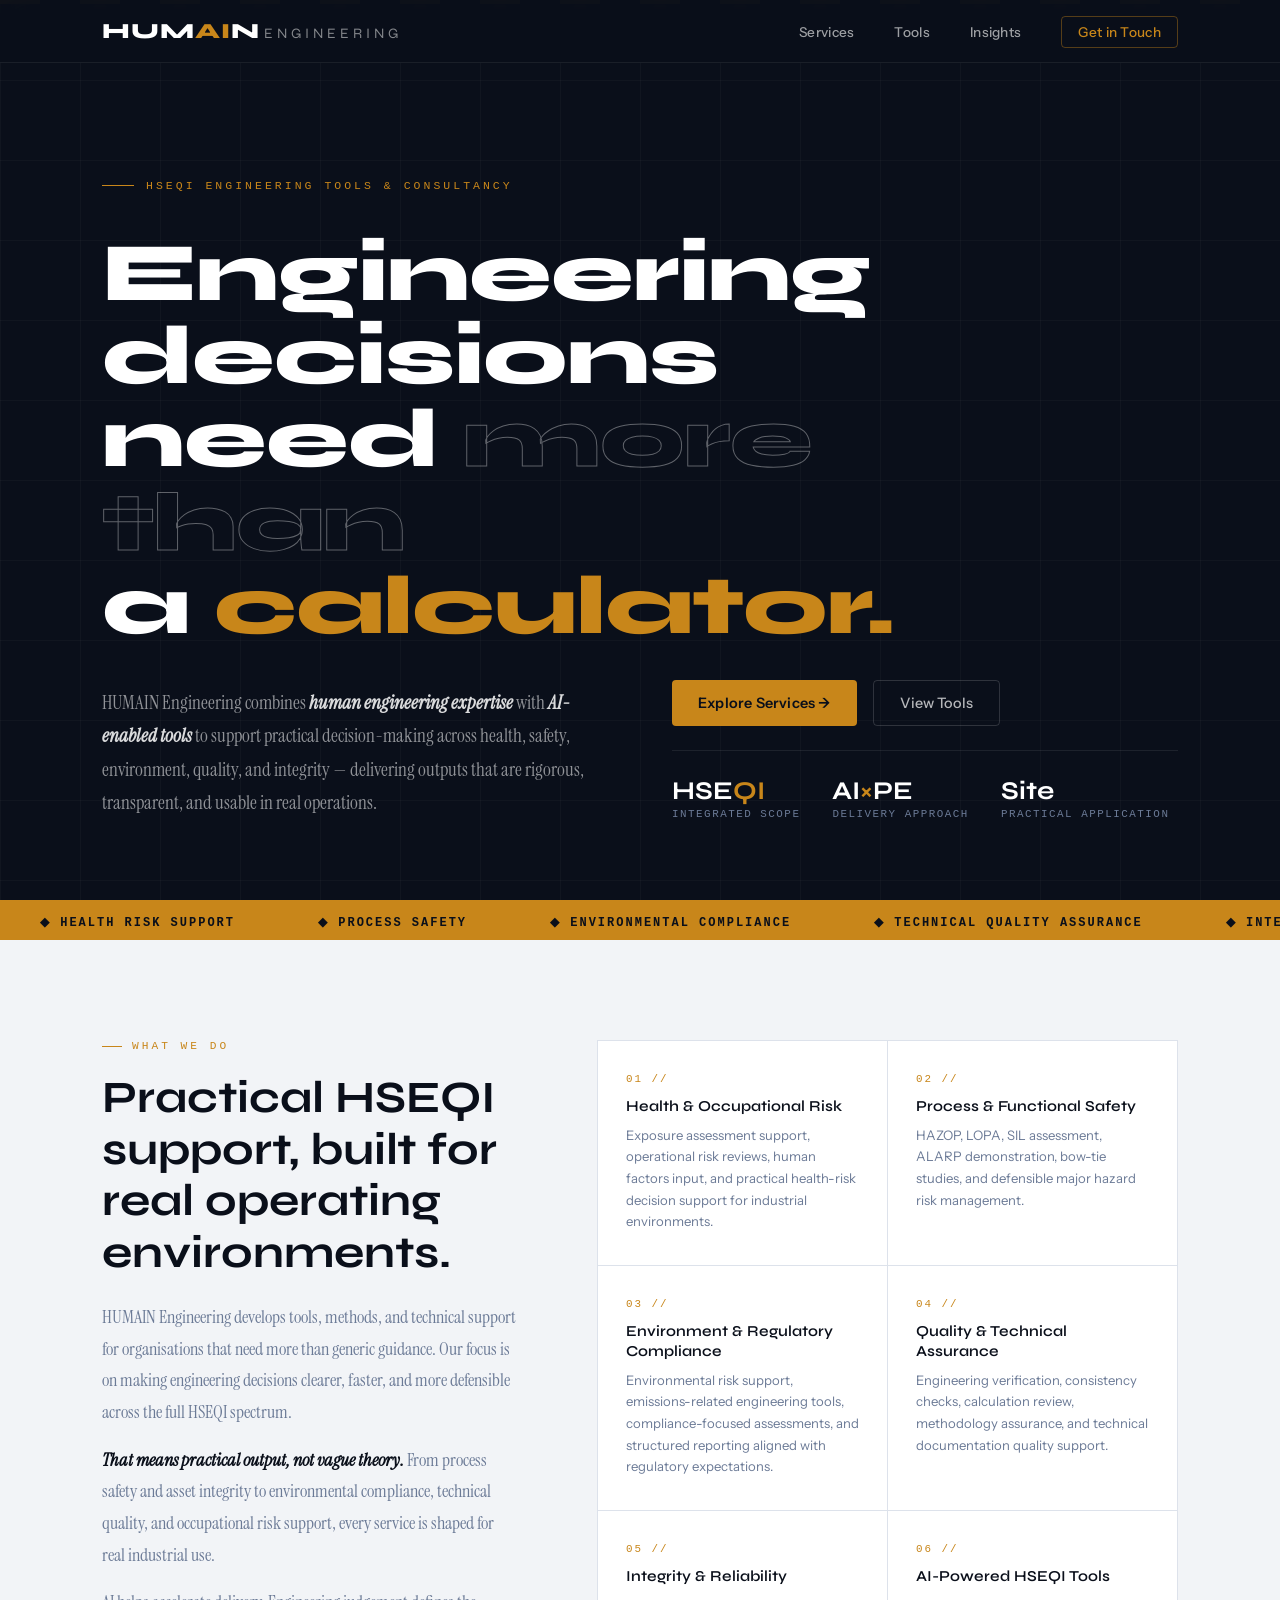
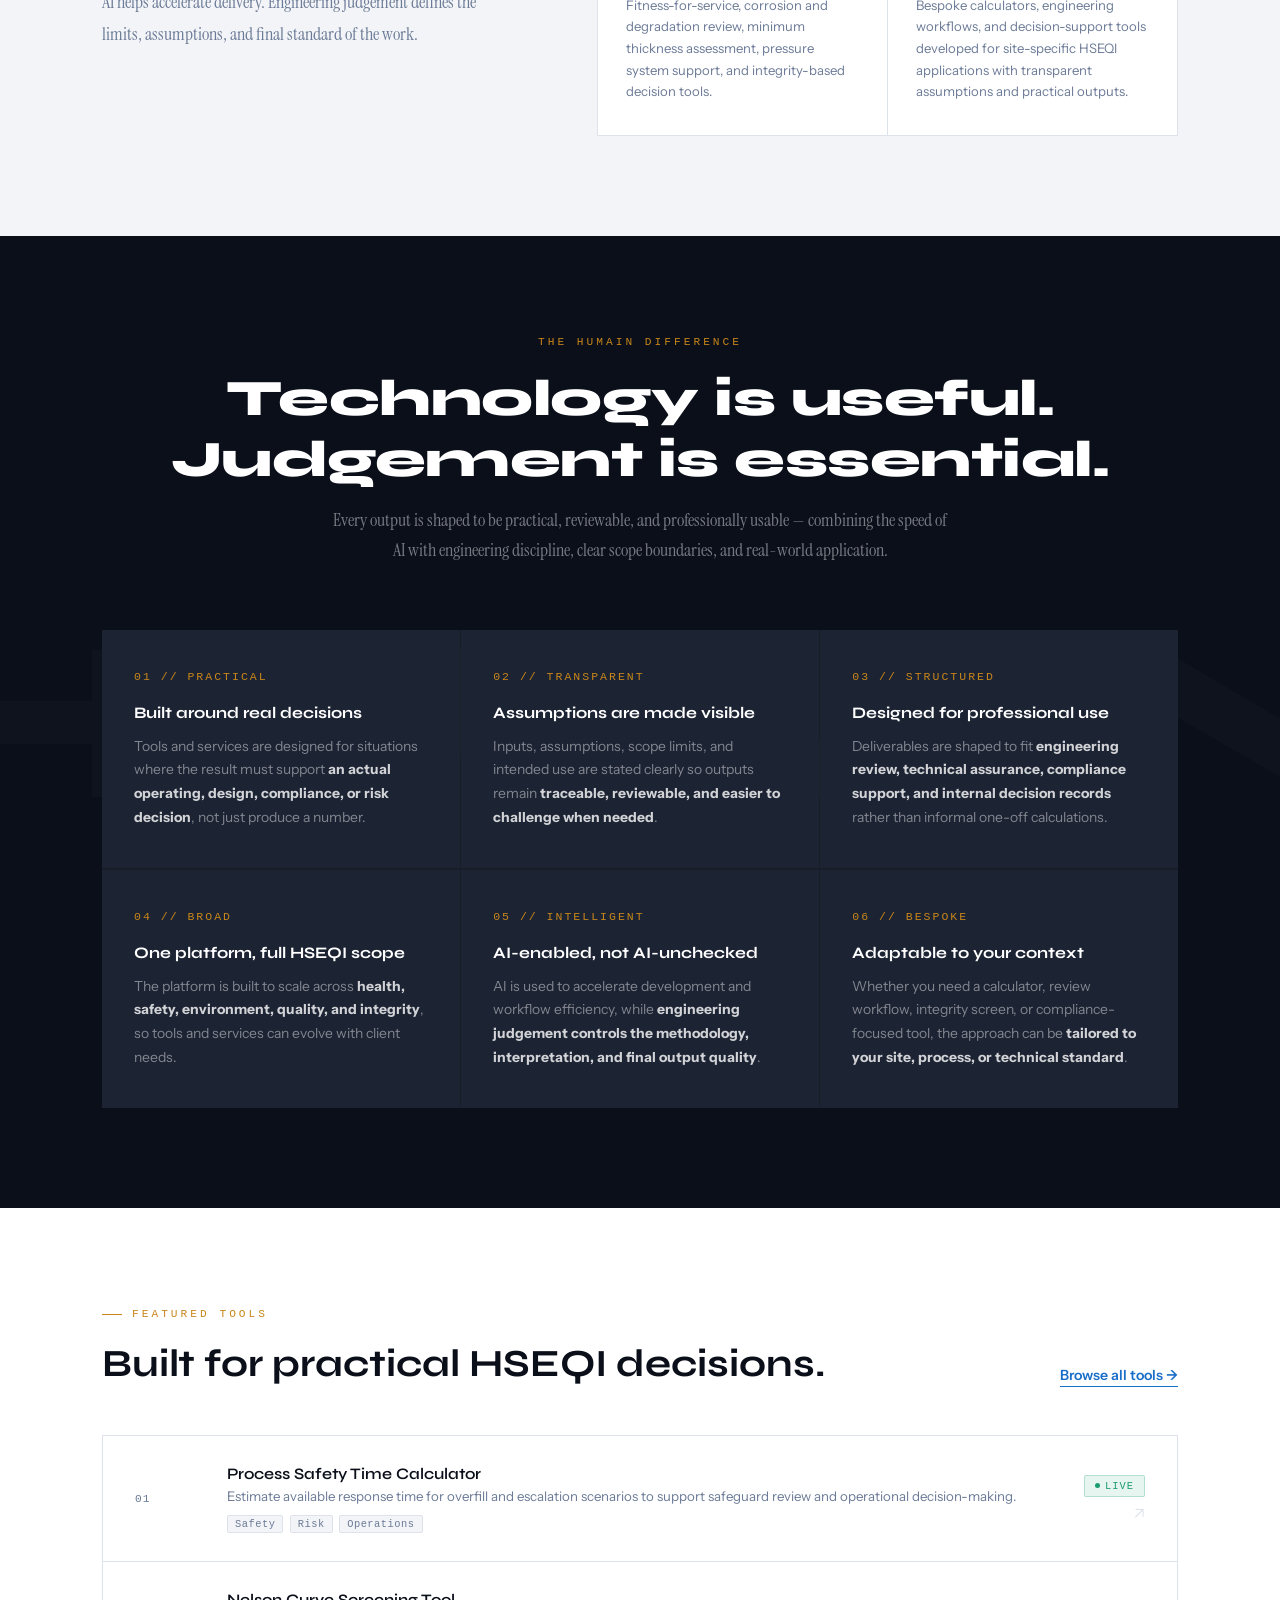
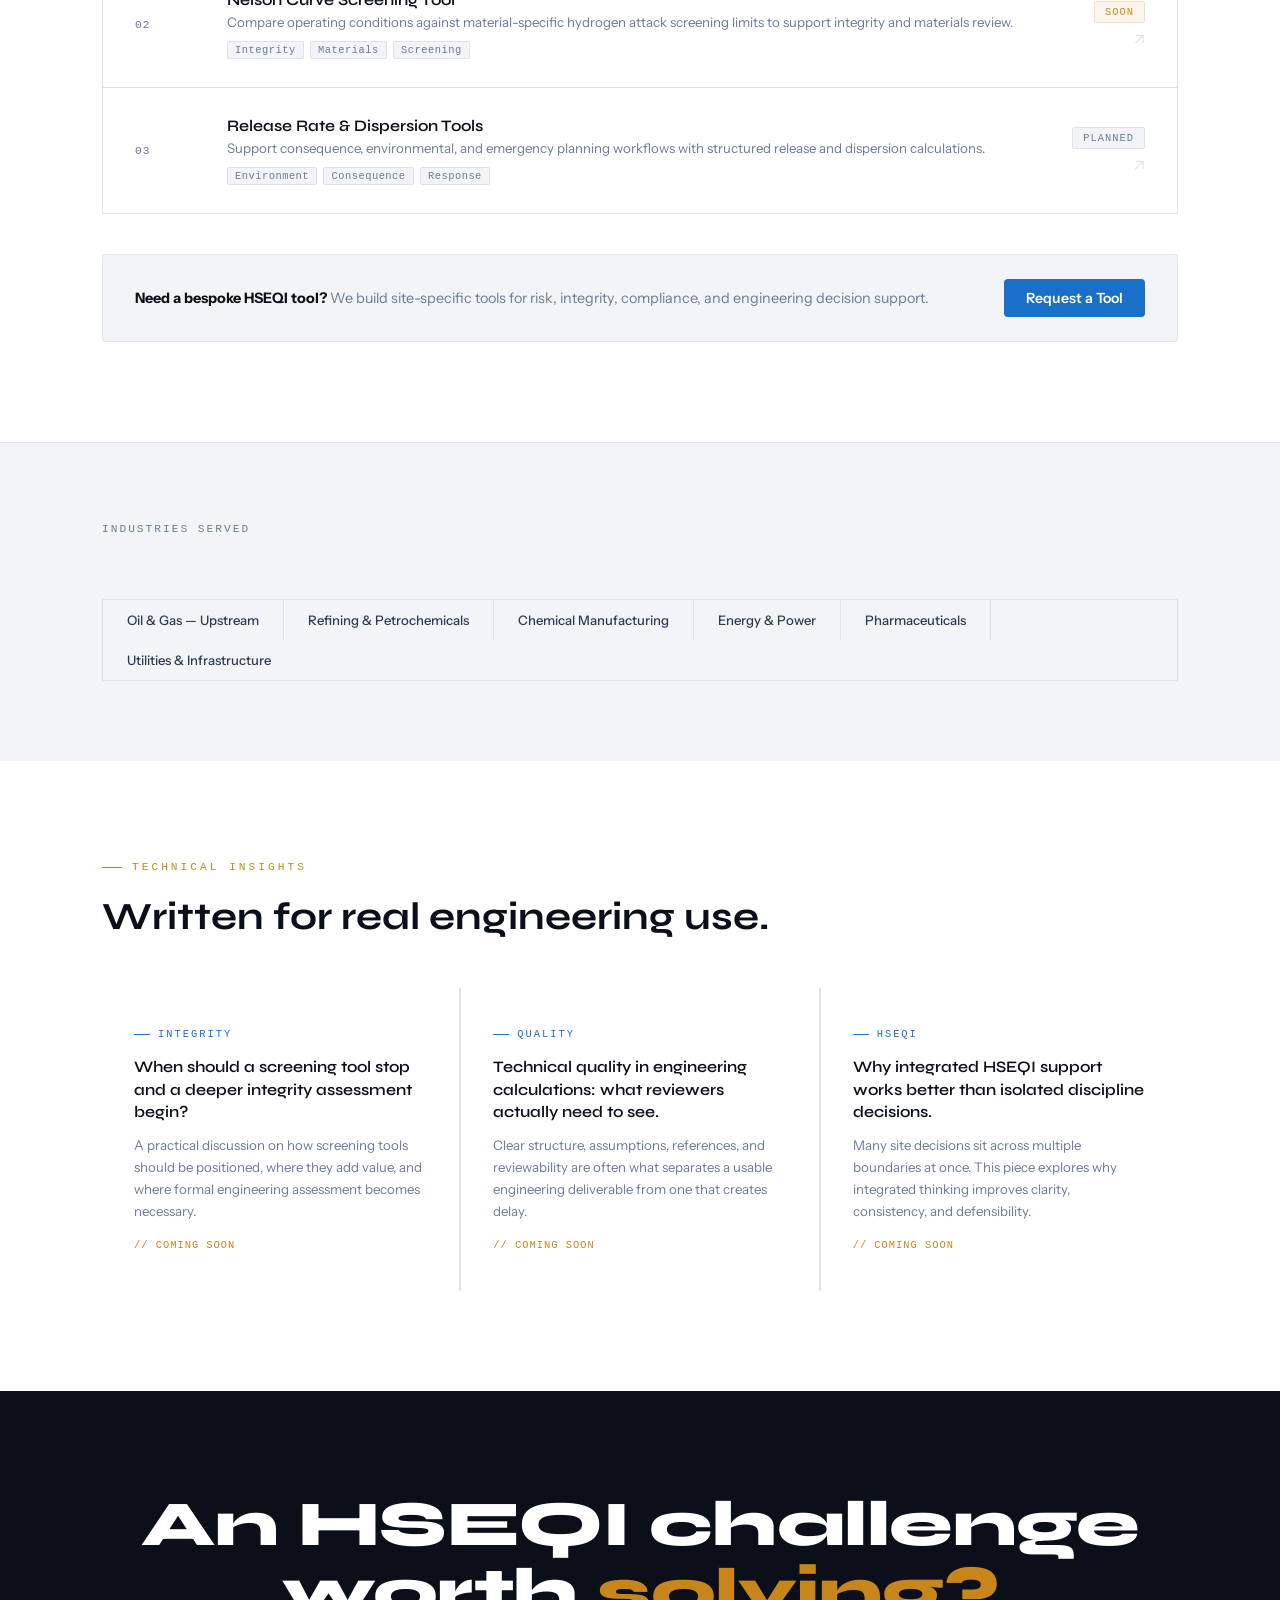
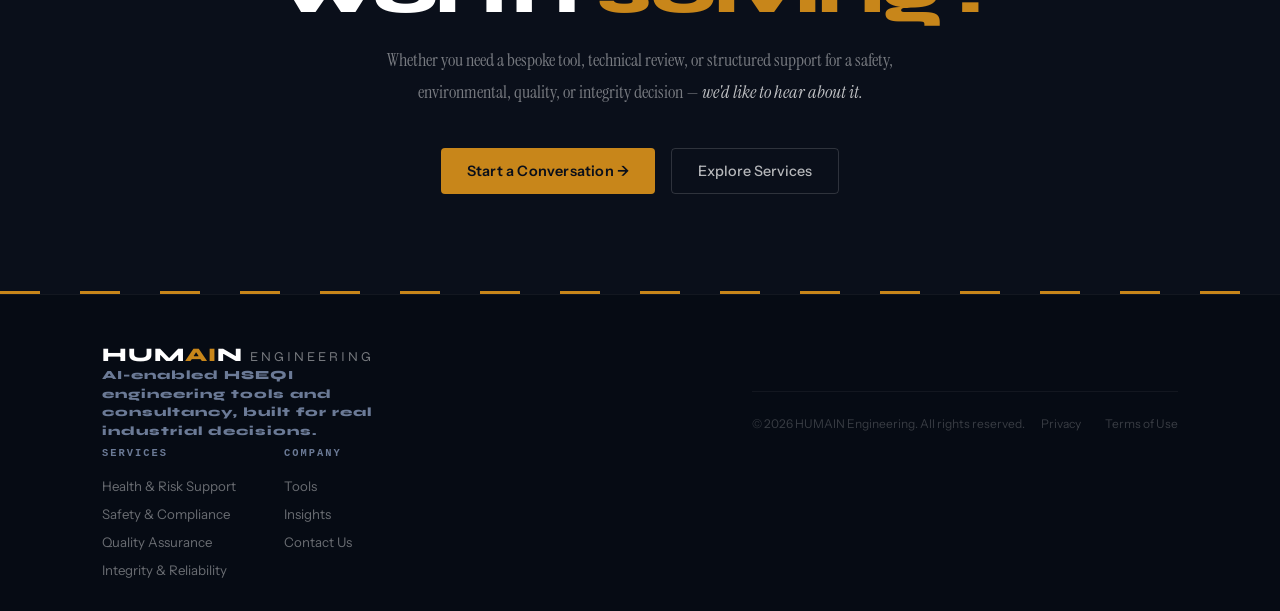
==== commit 4e6c9f6c: "Update index.html" ====
--- a/index.html
+++ b/index.html
@@ -583,7 +583,7 @@
 <nav aria-label="Primary navigation">
   <div class="nav-inner">
     <a href="/" class="nav-brand">
-      <span class="nav-brand-hum">HUM</span><span class="nav-brand-ai">AI</span><span class="nav-brand-rest">N ENGINEERING</span>
+       <span class="nav-brand-hum">HUM</span><span class="nav-brand-ai">AI</span><span class="nav-brand-hum">N</span><span class="nav-brand-rest"> ENGINEERING</span>
     </a>
     <ul class="nav-links">
       <li><a href="/services/">Services</a></li>
@@ -886,7 +886,7 @@
   <div class="container">
     <div class="footer-inner">
       <div class="footer-brand">
-        <div class="footer-brand-name">HUM<span>AI</span>N ENGINEERING</div>
+        <div class="footer-brand-name">HUM<span>AI</span>N <span style="font-weight:400;font-size:0.85rem;color:rgba(255,255,255,0.45);letter-spacing:3px;">ENGINEERING</span>
         <div class="footer-brand-tag">AI-enabled HSEQI engineering tools and consultancy, built for real industrial decisions.</div>
       </div>
       <div class="footer-nav">
